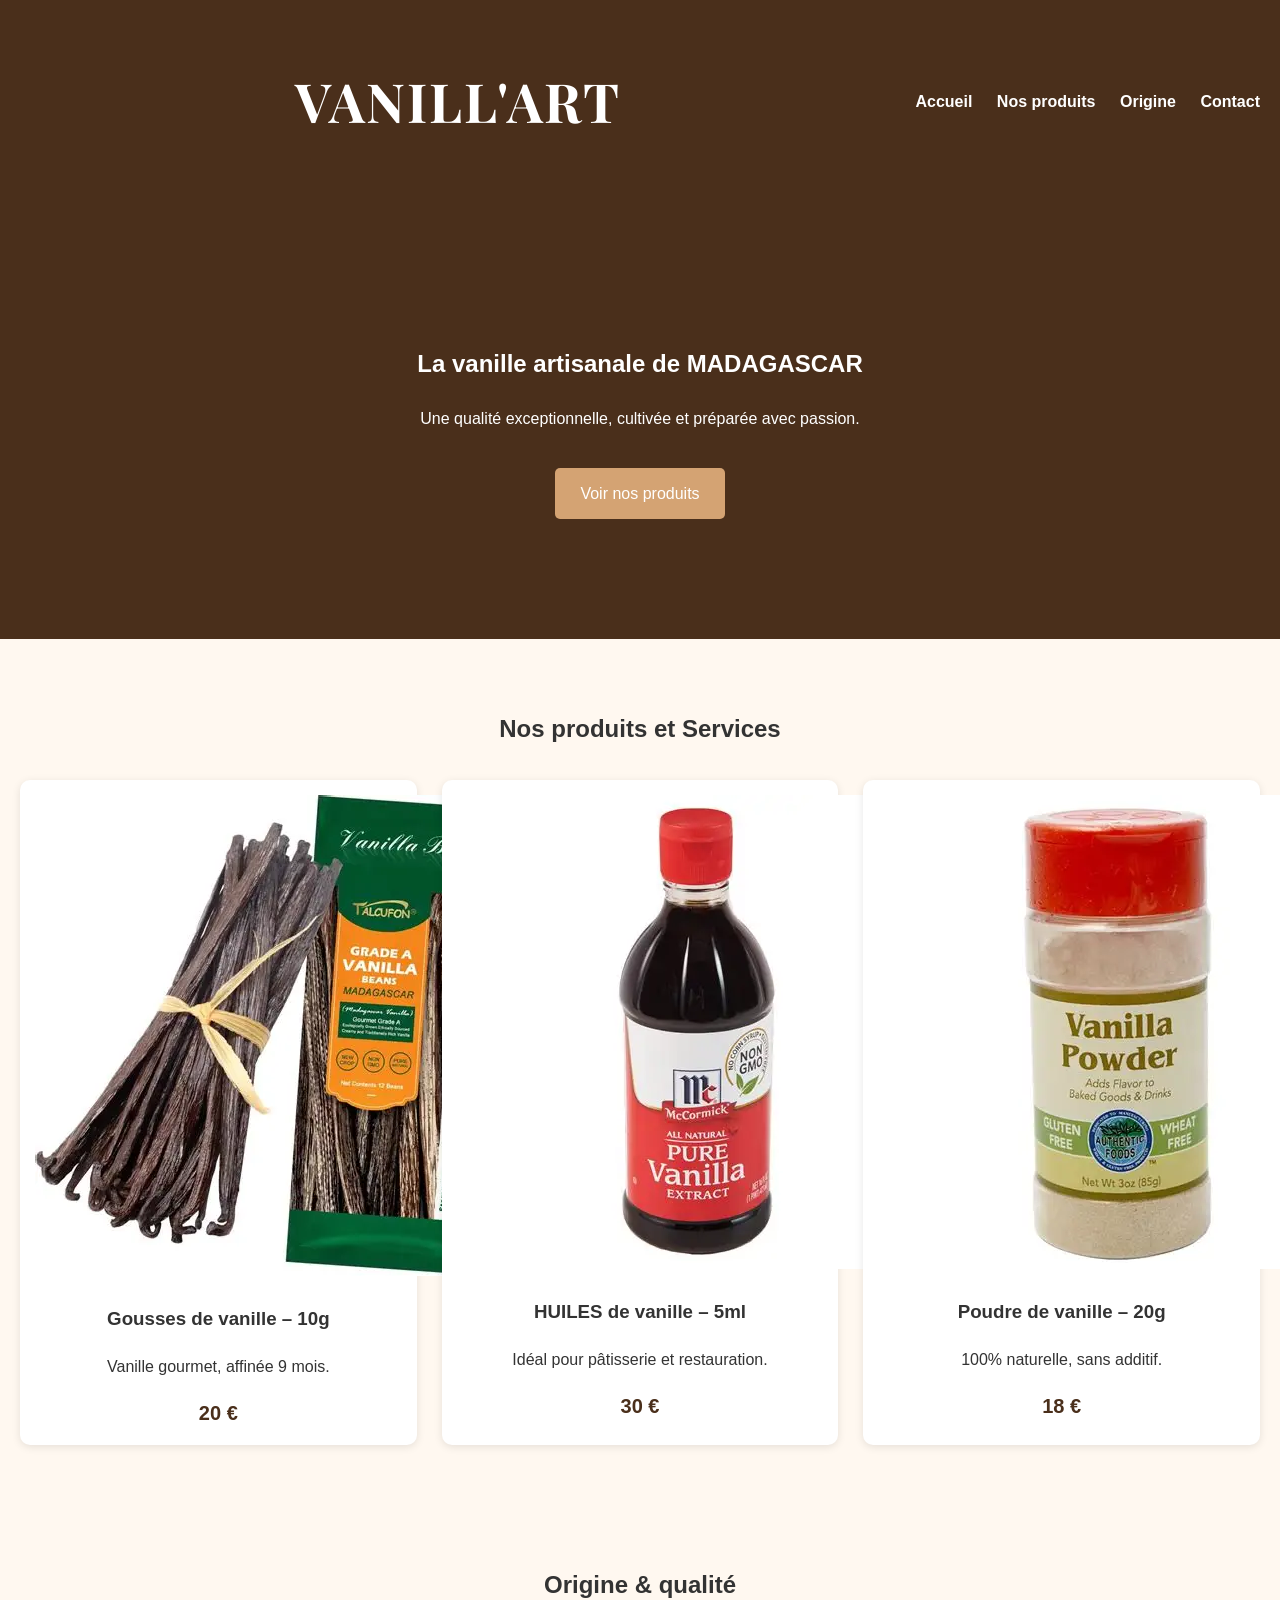
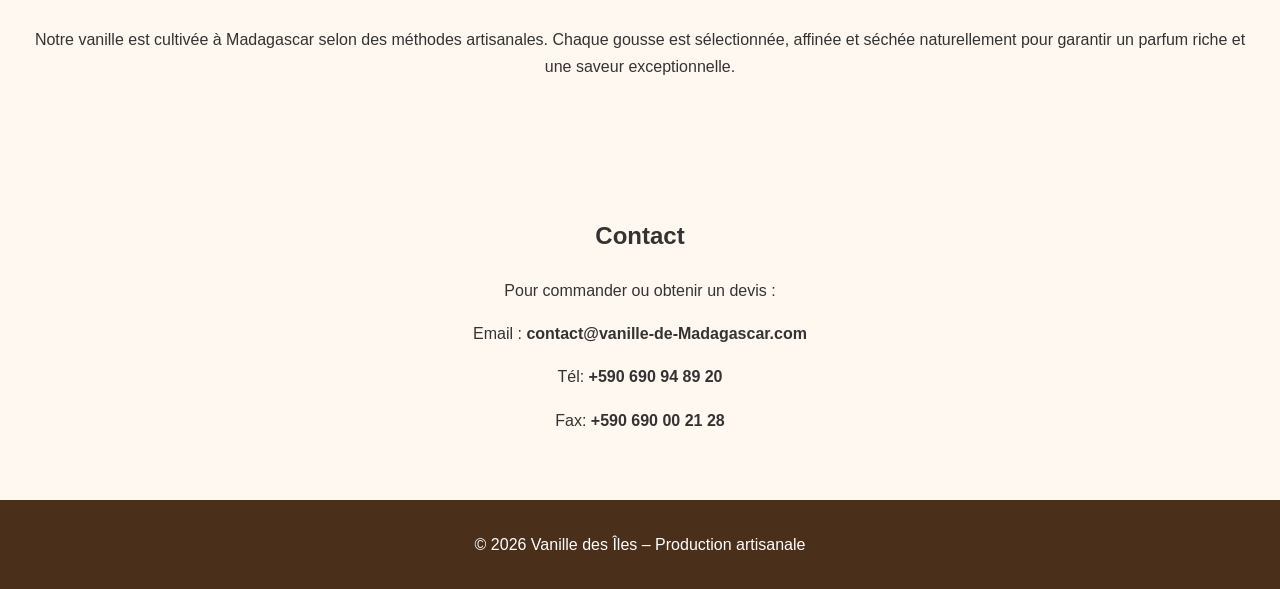
==== index.html @ 736f60e6 "Rename VANILLE SITE3.html to index.html" ====
<!DOCTYPE html>
<html lang="fr">
<head>
    <link rel="preconnect" href="https://fonts.googleapis.com">
<link rel="preconnect" href="https://fonts.gstatic.com" crossorigin>
<link href="https://fonts.googleapis.com/css2?family=Playfair+Display:ital,wght@0,400..900;1,400..900&display=swap" rel="stylesheet">

    <meta charset="UTF-8">
    <meta name="viewport" content="width=device-width, initial-scale=1.0">
    <title>La Vanille de MADAGASCAR – Producteur & Vente Directe</title>
    <link rel="stylesheet" href="style.css">
</head>

<body>

<header>
    <h1>VANILL'ART</h1>
    <nav>
        <a href="#accueil">Accueil</a>
        <a href="#produits">Nos produits</a>
        <a href="#origine">Origine</a>
        <a href="#contact">Contact</a>
    </nav>
</header>

<section id="accueil" class="hero">
    <h2>La vanille artisanale de MADAGASCAR</h2>
    <p>Une qualité exceptionnelle, cultivée et préparée avec passion.</p>
    <a class="cta" href="#produits">Voir nos produits</a>
</section>

<section id="produits" class="section">
    <h2>Nos produits et Services </h2>

    <div class="grid">
        <div class="card">
             <img src="images/GOUSSES.webp" alt="Gousses de vanille">

            <h3>Gousses de vanille – 10g</h3>
            <p>Vanille gourmet, affinée 9 mois.</p>
            <span class="price">20 €</span>
        </div>

        <div class="card">
            <img src="images/HUILES DE VANILLES.webp" alt="Huiles de vanille">
            <h3>HUILES de vanille – 5ml</h3>
            <p>Idéal pour pâtisserie et restauration.</p>
            <span class="price">30 €</span>
        </div>

        <div class="card">
            <img src="images/POUDRES.webp" alt="Poudre de vanille">
            <h3>Poudre de vanille – 20g</h3>
            <p>100% naturelle, sans additif.</p>
            <span class="price">18 €</span>
        </div>
    </div>
</section>

<section id="origine" class="section">
    <h2>Origine & qualité</h2>
    <p>
        Notre vanille est cultivée à Madagascar selon des méthodes artisanales.
        Chaque gousse est sélectionnée, affinée et séchée naturellement pour garantir
        un parfum riche et une saveur exceptionnelle.
    </p>
</section>

<section id="contact" class="section">
    <h2>Contact</h2>
    <p>Pour commander ou obtenir un devis :</p>
    <p>Email : <strong>contact@vanille-de-Madagascar.com</strong></p>
    <p>Tél: <strong>+590 690 94 89 20</strong></p>
    <p>Fax: <strong>+590 690 00 21 28</strong></p>
</section>

<footer>
    <p>© 2026 Vanille des Îles – Production artisanale</p>
</footer>

</body>
</html>
---- style.css ----
/* --- Style global --- */
body {
    margin: 0;
    padding: 0;
    font-family: "Segoe UI", Roboto, Arial, sans-serif;
    background: #fff8f0;
    color: #333;
    line-height: 1.7;
    -webkit-font-smoothing: antialiased;
    -moz-osx-font-smoothing: grayscale;
}

/* --- Header --- */
header {
    background: #4a2f1b;
    color: white;
    padding: 20px;
    display: flex;
    justify-content: space-between;
    align-items: center;
    
}
header h1 {
    flex: 1;
    text-align: center;
    font-size: 54px;
    font-family: 'Playfair Display', serif;
    font-weight: 700;
    letter-spacing: 2px;
}



header nav a {
    color: white;
    margin-left: 20px;
    text-decoration: none;
    font-weight: bold;
}

/* --- Section Hero --- */
.hero {
    background: url('vanille.jpg') center/cover no-repeat;
    padding: 120px 20px;
    text-align: center;
    color: white;
    background-color: #4a2f1b;
}

.cta {
    display: inline-block;
    margin-top: 20px;
    padding: 12px 25px;
    background: #d4a373;
    color: white;
    text-decoration: none;
    border-radius: 5px;
}

/* --- Sections --- */
.section {
    padding: 50px 20px;
    text-align: center;
}

/* --- Grille produits --- */
.grid {
    display: grid;
    grid-template-columns: repeat(auto-fit, minmax(250px, 1fr));
    gap: 25px;
    margin-top: 30px;
}

.card {
    background: white;
    padding: 20px;
    border-radius: 8px;
    box-shadow: 0 2px 8px rgba(0,0,0,0.1);
}
.card {
    background: #fff;
    padding: 15px;
    border-radius: 10px;
    box-shadow: 0 2px 8px rgba(0,0,0,0.1);
    text-align: center;
}

.price {
    display: block;
    margin-top: 10px;
    font-size: 20px;
    font-weight: bold;
    color: #4a2f1b;
}

/* --- Footer --- */
footer {
    background: #4a2f1b;
    color: white;
    text-align: center;
    padding: 15px;
}
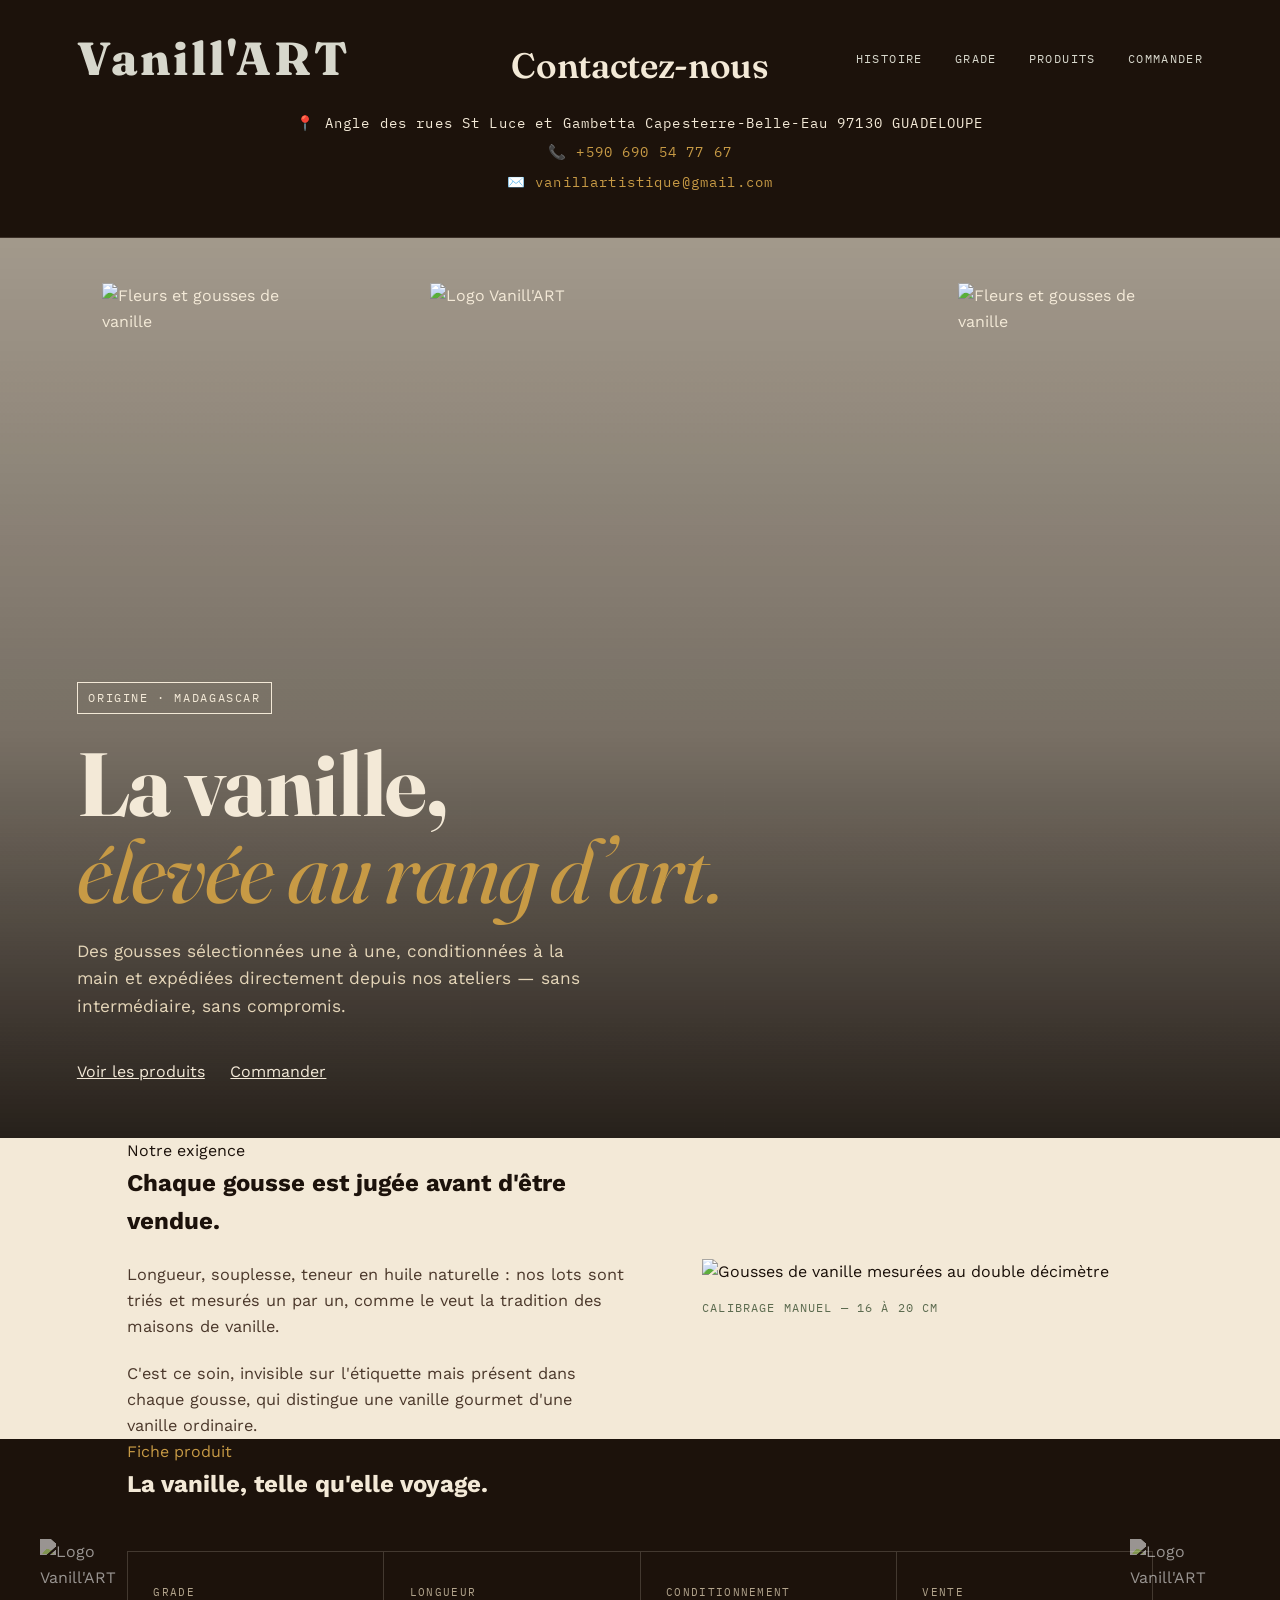
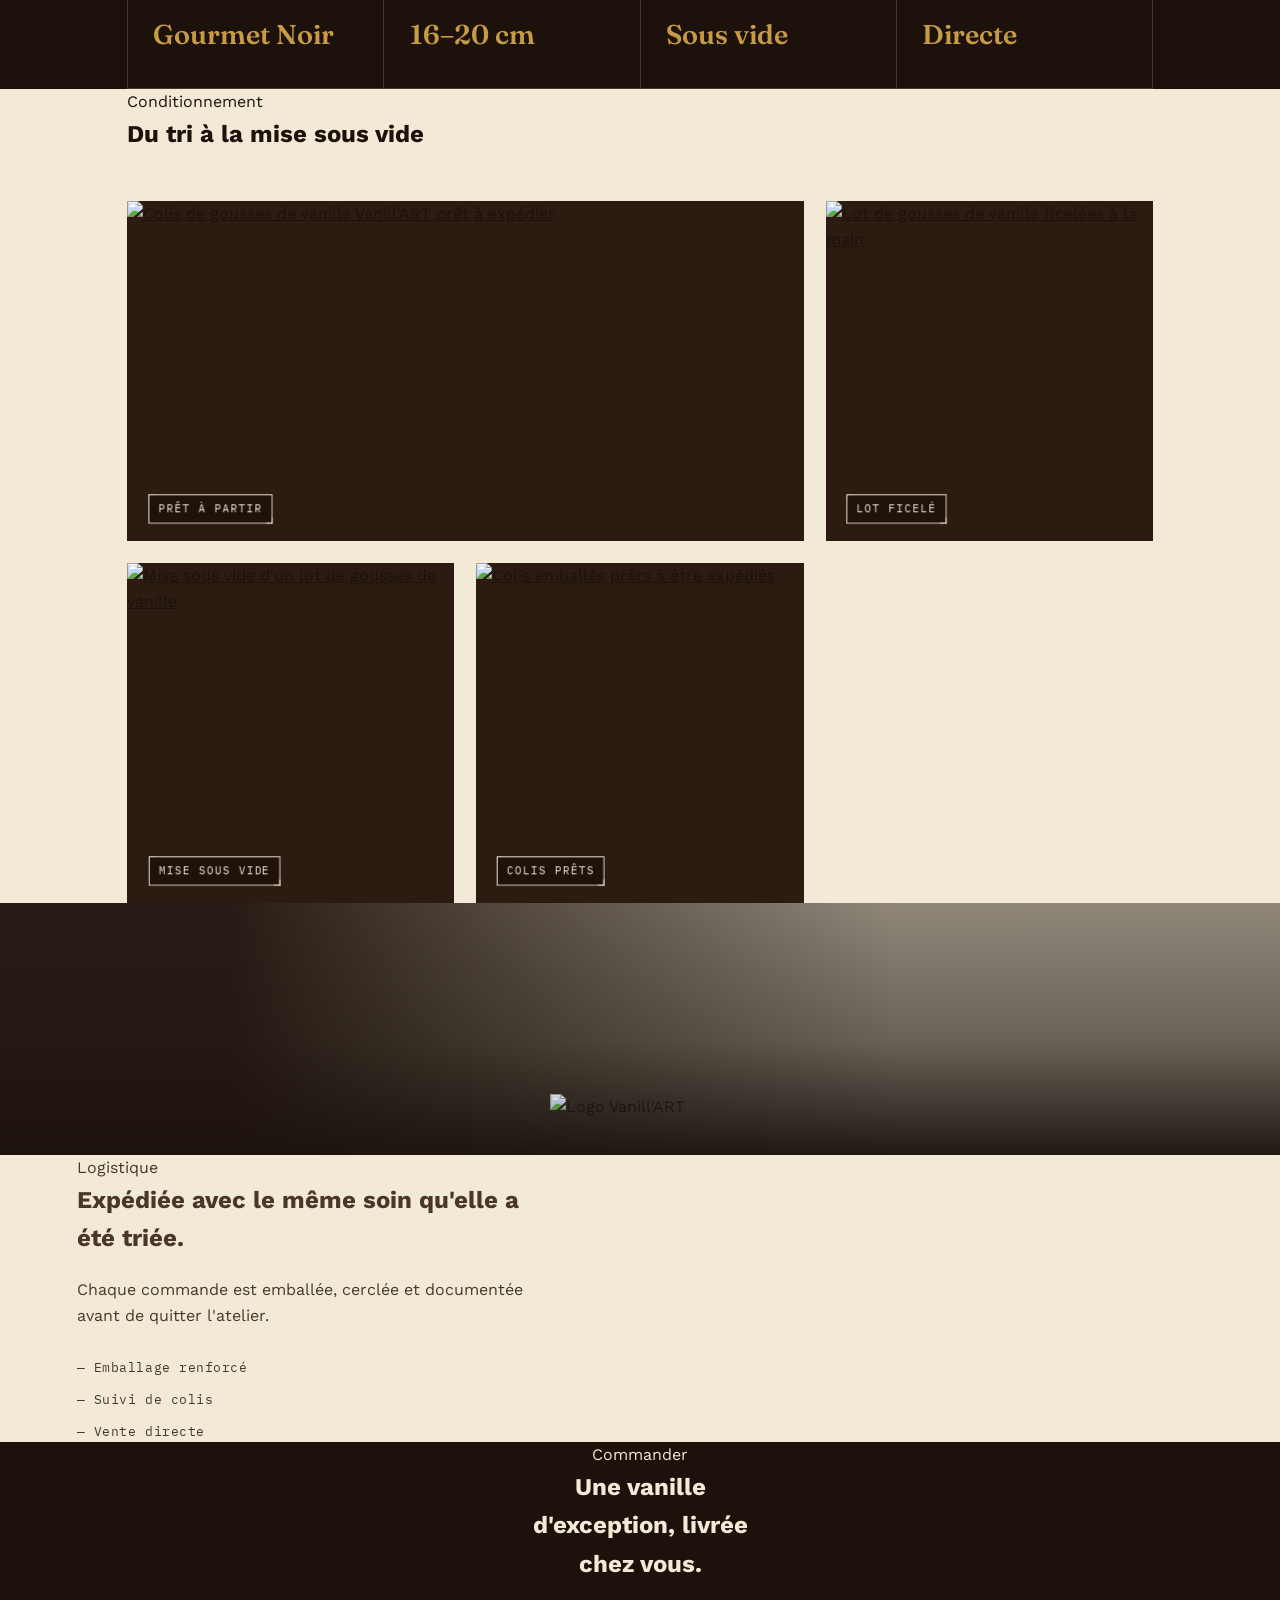
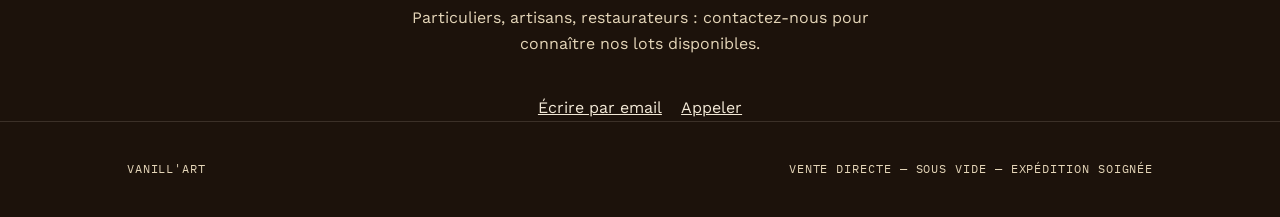
==== commit 1637aad4: "Add files via upload" ====
--- a/index.html
+++ b/index.html
@@ -1,82 +1,265 @@
-<!DOCTYPE html>
-<html lang="fr">
-<head>
-    <link rel="preconnect" href="https://fonts.googleapis.com">
-<link rel="preconnect" href="https://fonts.gstatic.com" crossorigin>
-<link href="https://fonts.googleapis.com/css2?family=Playfair+Display:ital,wght@0,400..900;1,400..900&display=swap" rel="stylesheet">
-
-    <meta charset="UTF-8">
-    <meta name="viewport" content="width=device-width, initial-scale=1.0">
-    <title>La Vanille de MADAGASCAR – Producteur & Vente Directe</title>
-    <link rel="stylesheet" href="style.css">
-</head>
-
-<body>
-
-<header>
-    <h1>VANILL'ART</h1>
-    <nav>
-        <a href="#accueil">Accueil</a>
-        <a href="#produits">Nos produits</a>
-        <a href="#origine">Origine</a>
-        <a href="#contact">Contact</a>
-    </nav>
-</header>
-
-<section id="accueil" class="hero">
-    <h2>La vanille artisanale de MADAGASCAR</h2>
-    <p>Une qualité exceptionnelle, cultivée et préparée avec passion.</p>
-    <a class="cta" href="#produits">Voir nos produits</a>
-</section>
-
-<section id="produits" class="section">
-    <h2>Nos produits et Services </h2>
-
-    <div class="grid">
-        <div class="card">
-             <img src="images/GOUSSES.webp" alt="Gousses de vanille">
-
-            <h3>Gousses de vanille – 10g</h3>
-            <p>Vanille gourmet, affinée 9 mois.</p>
-            <span class="price">20 €</span>
-        </div>
-
-        <div class="card">
-            <img src="images/HUILES DE VANILLES.webp" alt="Huiles de vanille">
-            <h3>HUILES de vanille – 5ml</h3>
-            <p>Idéal pour pâtisserie et restauration.</p>
-            <span class="price">30 €</span>
-        </div>
-
-        <div class="card">
-            <img src="images/POUDRES.webp" alt="Poudre de vanille">
-            <h3>Poudre de vanille – 20g</h3>
-            <p>100% naturelle, sans additif.</p>
-            <span class="price">18 €</span>
-        </div>
-    </div>
-</section>
-
-<section id="origine" class="section">
-    <h2>Origine & qualité</h2>
-    <p>
-        Notre vanille est cultivée à Madagascar selon des méthodes artisanales.
-        Chaque gousse est sélectionnée, affinée et séchée naturellement pour garantir
-        un parfum riche et une saveur exceptionnelle.
-    </p>
-</section>
-
-<section id="contact" class="section">
-    <h2>Contact</h2>
-    <p>Pour commander ou obtenir un devis :</p>
-    <p>Email : <strong>contact@vanille-de-Madagascar.com</strong></p>
-    <p>Tél: <strong>+590 690 94 89 20</strong></p>
-    <p>Fax: <strong>+590 690 00 21 28</strong></p>
-</section>
-
-<footer>
-    <p>© 2026 Vanille des Îles – Production artisanale</p>
-</footer>
-
-</body>
-</html>
+<!DOCTYPE html>
+<html lang="fr">
+<head>
+<meta charset="UTF-8">
+<meta name="viewport" content="width=device-width, initial-scale=1.0">
+<title>Vanill'ART — Vanille gourmet, vente directe</title>
+<meta name="description" content="Vanill'ART : gousses de vanille gourmet sélectionnées avec exigence, conditionnées et expédiées avec soin.">
+<meta property="og:title" content="Vanill'ART — Vanille gourmet, vente directe">
+<meta property="og:description" content="Gousses de vanille gourmet sélectionnées une à une, conditionnées à la main et expédiées directement depuis nos ateliers.">
+<meta property="og:image" content="images/1000057220.jpg">
+<meta property="og:type" content="website">
+<meta property="og:locale" content="fr_FR">
+<link rel="icon" href="data:image/svg+xml,%3Csvg xmlns='http://www.w3.org/2000/svg' viewBox='0 0 100 100'%3E%3Crect width='100' height='100' fill='%231C120B'/%3E%3Ctext x='50' y='68' font-size='60' text-anchor='middle' fill='%23C79A45' font-family='serif'%3EV%3C/text%3E%3C/svg%3E">
+<link rel="stylesheet" href="style.css">
+</head>
+<body>
+ <div id="top"></div>
+  <!-- reste du site -->
+<a class="skip-link" href="#histoire">Aller au contenu</a>
+
+<header class="site-header">
+  <div class="brand">Vanill'ART</div>
+  <nav id="site-nav">
+    <a href="#histoire">Histoire</a>
+    <a href="#grade">Grade</a>
+    <a href="#produits">Produits</a>
+    <a href="#contact">Commander</a>
+  </nav>
+  <button class="nav-toggle" id="nav-toggle" aria-expanded="false" aria-controls="site-nav" aria-label="Ouvrir le menu">
+    <span></span><span></span><span></span>
+  </button>
+</header>
+
+<section class="contact-direct">
+  <div class="wrap">
+    <h2>Contactez-nous</h2>
+     <p class="contact-line">
+      📍 Angle des rues St Luce et Gambetta
+       Capesterre-Belle-Eau
+       97130 GUADELOUPE
+      </p>
+
+    <p class="contact-line">
+      📞 <a href="tel:+590690547767">+590 690 54 77 67</a>
+    </p>
+    <p class="contact-line">
+      ✉️ <a href="mailto:vanillartistique@gmail.com">vanillartistique@gmail.com</a>
+    </p>
+  </div>
+</section>
+
+<!-- HERO -->
+<section class="hero">
+
+  <!-- LOGO SUPERPOSÉ -->
+  <img class="hero-logo" src="images/IMG-20260721-WA0007.jpg" alt="Logo Vanill'ART">
+ <!-- IMAGES LATÉRALES -->
+  <img class="hero-side left" src="images/Vanille.png" alt="Fleurs et gousses de vanille">
+  <img class="hero-side right" src="images/Vanille.png" alt="Fleurs et gousses de vanille">
+
+  <div class="hero-bg" role="img" aria-label="Bouquet de gousses de vanille noire tenu à la main"></div>
+
+  <div class="hero-content">
+    <span class="tag">Origine · MADAGASCAR</span>
+    <h1>La vanille,<br><em>élevée au rang d’art.</em></h1>
+    <p>Des gousses sélectionnées une à une, conditionnées à la main et expédiées directement depuis nos ateliers — sans intermédiaire, sans compromis.</p>
+    <div class="hero-actions">
+      <a href="#produits" class="btn">Voir les produits</a>
+      <a href="#contact" class="btn ghost">Commander</a>
+    </div>
+  </div>
+</section>
+
+<!-- HISTOIRE -->
+<section id="histoire">
+  <div class="wrap story">
+    <div class="story-text">
+      <span class="eyebrow">Notre exigence</span>
+      <h2>Chaque gousse est jugée avant d'être vendue.</h2>
+      <p>Longueur, souplesse, teneur en huile naturelle : nos lots sont triés et mesurés un par un, comme le veut la tradition des maisons de vanille.</p>
+      <p>C'est ce soin, invisible sur l'étiquette mais présent dans chaque gousse, qui distingue une vanille gourmet d'une vanille ordinaire.</p>
+    </div>
+    <figure class="story-figure">
+      <img src="images/IMG-20260720-WA0000.jpg" alt="Gousses de vanille mesurées au double décimètre" loading="lazy">
+      <figcaption>Calibrage manuel — 16 à 20 cm</figcaption>
+    </figure>
+  </div>
+</section>
+
+<!-- GRADE -->
+<section id="grade" class="manifest">
+  <div class="wrap">
+    <!-- Logos latéraux -->
+    <img class="grade-side left" src="images/IMG-20260721-WA0007.jpg" alt="Logo Vanill'ART">
+    <img class="grade-side right" src="images/IMG-20260721-WA0007.jpg" alt="Logo Vanill'ART">
+
+    
+    <span class="eyebrow">Fiche produit</span>
+    <h2>La vanille, telle qu'elle voyage.</h2>
+    <div class="manifest-grid">
+      <div class="manifest-cell">
+        <div class="label">Grade</div>
+        <div class="value">Gourmet Noir</div>
+      </div>
+      <div class="manifest-cell">
+        <div class="label">Longueur</div>
+        <div class="value">16–20 cm</div>
+      </div>
+      <div class="manifest-cell">
+        <div class="label">Conditionnement</div>
+        <div class="value">Sous vide</div>
+      </div>
+      <div class="manifest-cell">
+        <div class="label">Vente</div>
+        <div class="value">Directe</div>
+      </div>
+    </div>
+  </div>
+</section>
+
+<!-- PRODUITS -->
+<section id="produits">
+  <div class="wrap">
+    <div class="gallery-head">
+      <div>
+        <span class="eyebrow">Conditionnement</span>
+        <h2>Du tri à la mise sous vide</h2>
+      </div>
+      
+    </div>
+
+    <div class="gallery-grid">
+
+      <div class="gallery-card wide">
+        <a href="#img1" class="lightbox">
+          <img src="images/IMG-20260720-WA0001.jpg" alt="Colis de gousses de vanille Vanill'ART prêt à expédier" loading="lazy">
+        </a>
+        <span class="tag">Prêt à partir</span>
+      </div>
+
+      <div class="gallery-card">
+        <a href="#img2" class="lightbox">
+          <img src="images/IMG-20260720-WA0002.jpg" alt="Lot de gousses de vanille ficelées à la main" loading="lazy">
+        </a>
+        <span class="tag">Lot ficelé</span>
+      </div>
+
+      <div class="gallery-card">
+        <a href="#img3" class="lightbox">
+          <img src="images/IMG-20260720-WA0003.jpg" alt="Mise sous vide d'un lot de gousses de vanille" loading="lazy">
+        </a>
+        <span class="tag">Mise sous vide</span>
+      </div>
+
+      <div class="gallery-card">
+        <a href="#img4" class="lightbox">
+          <img src="images/IMG-20260720-WA0004.jpg" alt="Colis emballés prêts à être expédiés" loading="lazy">
+        </a>
+        <span class="tag">Colis prêts</span>
+      </div>
+
+    </div>
+  </div>
+</section>
+
+<!-- MODALS (plein écran) -->
+<div id="img1" class="lightbox-modal">
+  <a href="#" class="lightbox-close" aria-label="Fermer l'image">&times;</a>
+  <img src="images/IMG-20260720-WA0001.jpg" alt="Colis de gousses de vanille Vanill'ART prêt à expédier">
+</div>
+
+<div id="img2" class="lightbox-modal">
+  <a href="#" class="lightbox-close" aria-label="Fermer l'image">&times;</a>
+  <img src="images/IMG-20260720-WA0002.jpg" alt="Lot de gousses de vanille ficelées à la main">
+</div>
+
+<div id="img3" class="lightbox-modal">
+  <a href="#" class="lightbox-close" aria-label="Fermer l'image">&times;</a>
+  <img src="images/IMG-20260720-WA0003.jpg" alt="Mise sous vide d'un lot de gousses de vanille">
+</div>
+
+<div id="img4" class="lightbox-modal">
+  <a href="#" class="lightbox-close" aria-label="Fermer l'image">&times;</a>
+  <img src="images/IMG-20260720-WA0004.jpg" alt="Colis emballés prêts à être expédiés">
+</div>
+
+
+
+<!-- EXPÉDITION -->
+<section class="expedition">
+
+  <!-- Bloc visuel avec dégradé + logo -->
+  <div class="expedition-media">
+    <img class="expedition-logo" src="images/IMG-20260721-WA0007.jpg" alt="Logo Vanill'ART">
+  </div>
+
+  <!-- Bloc texte -->
+  <div class="expedition-text">
+    <div class="inner">
+      <span class="eyebrow">Logistique</span>
+      <h2>Expédiée avec le même soin qu'elle a été triée.</h2>
+
+      <p>
+        Chaque commande est emballée, cerclée et documentée avant de quitter l'atelier.
+      </p>
+
+      <ul>
+        <li>Emballage renforcé</li>
+        <li>Suivi de colis</li>
+        <li>Vente directe</li>
+      </ul>
+    </div>
+  </div>
+
+</section>
+
+
+
+
+
+<!-- CONTACT -->
+<section id="contact" class="cta">
+  <div class="wrap">
+    <span class="eyebrow">Commander</span>
+    <h2>Une vanille d'exception, livrée chez vous.</h2>
+    <p>Particuliers, artisans, restaurateurs : contactez-nous pour connaître nos lots disponibles.</p>
+    <div class="btn-row">
+      <a href="#top" class="btn">Écrire par email</a>
+      <a href="#top" class="btn ghost">Appeler</a>
+    </div>
+  </div>
+</section>
+
+
+<footer>
+  <div class="wrap footer-row">
+    <span>Vanill'ART</span>
+    <span>Vente directe — Sous vide — Expédition soignée</span>
+  </div>
+</footer>
+
+<script>
+  // Menu mobile
+  const navToggle = document.getElementById('nav-toggle');
+  const siteNav = document.getElementById('site-nav');
+  navToggle.addEventListener('click', () => {
+    const open = siteNav.classList.toggle('open');
+    navToggle.setAttribute('aria-expanded', open);
+    navToggle.setAttribute('aria-label', open ? 'Fermer le menu' : 'Ouvrir le menu');
+  });
+  siteNav.querySelectorAll('a').forEach(a => a.addEventListener('click', () => {
+    siteNav.classList.remove('open');
+    navToggle.setAttribute('aria-expanded', 'false');
+  }));
+
+  // Fermer une lightbox ouverte avec la touche Échap
+  window.addEventListener('keydown', (e) => {
+    if (e.key === 'Escape' && location.hash.startsWith('#img')) {
+      history.replaceState(null, '', location.pathname + location.search);
+    }
+  });
+</script>
+
+</body>
+</html>
--- a/style.css
+++ b/style.css
@@ -1,102 +1,583 @@
-/* --- Style global --- */
-body {
-    margin: 0;
-    padding: 0;
-    font-family: "Segoe UI", Roboto, Arial, sans-serif;
-    background: #fff8f0;
-    color: #333;
-    line-height: 1.7;
-    -webkit-font-smoothing: antialiased;
-    -moz-osx-font-smoothing: grayscale;
-}
-
-/* --- Header --- */
-header {
-    background: #4a2f1b;
-    color: white;
-    padding: 20px;
-    display: flex;
-    justify-content: space-between;
-    align-items: center;
-    
-}
-header h1 {
-    flex: 1;
-    text-align: center;
-    font-size: 54px;
-    font-family: 'Playfair Display', serif;
-    font-weight: 700;
-    letter-spacing: 2px;
-}
-
-
-
-header nav a {
-    color: white;
-    margin-left: 20px;
-    text-decoration: none;
-    font-weight: bold;
-}
-
-/* --- Section Hero --- */
-.hero {
-    background: url('vanille.jpg') center/cover no-repeat;
-    padding: 120px 20px;
-    text-align: center;
-    color: white;
-    background-color: #4a2f1b;
-}
-
-.cta {
-    display: inline-block;
-    margin-top: 20px;
-    padding: 12px 25px;
-    background: #d4a373;
-    color: white;
-    text-decoration: none;
-    border-radius: 5px;
-}
-
-/* --- Sections --- */
-.section {
-    padding: 50px 20px;
-    text-align: center;
-}
-
-/* --- Grille produits --- */
-.grid {
-    display: grid;
-    grid-template-columns: repeat(auto-fit, minmax(250px, 1fr));
-    gap: 25px;
-    margin-top: 30px;
-}
-
-.card {
-    background: white;
-    padding: 20px;
-    border-radius: 8px;
-    box-shadow: 0 2px 8px rgba(0,0,0,0.1);
-}
-.card {
-    background: #fff;
-    padding: 15px;
-    border-radius: 10px;
-    box-shadow: 0 2px 8px rgba(0,0,0,0.1);
-    text-align: center;
-}
-
-.price {
-    display: block;
-    margin-top: 10px;
-    font-size: 20px;
-    font-weight: bold;
-    color: #4a2f1b;
-}
-
-/* --- Footer --- */
-footer {
-    background: #4a2f1b;
-    color: white;
-    text-align: center;
-    padding: 15px;
-}
+/* ============================================================
+   VANILLE DES ÎLES — feuille de style
+   Palette : Noir Vanille #1C120B · Ombre #2B1B10 · Crème Copra #F3E9D7
+             Or Gousse #C79A45 · Rouge Manifeste #A63328 · Vert Latanier #5C6B4F
+   ============================================================ */
+
+@import url('https://fonts.googleapis.com/css2?family=Fraunces:opsz,wght@9..144,400..900&family=Work+Sans:wght@300;400;500;600&family=IBM+Plex+Mono:wght@400;500&display=swap');
+
+:root{
+  --noir: #1C120B;
+  --ombre: #2B1B10;
+  --creme: #F3E9D7;
+  --or: #C79A45;
+  --rouge: #A63328;
+  --vert: #5C6B4F;
+  --creme-dim: #E4D5B8;
+
+  --display: 'Fraunces', serif;
+  --body: 'Work Sans', sans-serif;
+  --mono: 'IBM Plex Mono', monospace;
+}
+
+*{ box-sizing: border-box; margin: 0; padding: 0; }
+
+html{ scroll-behavior: smooth; }
+
+body{
+  font-family: var(--body);
+  background: var(--creme);
+  color: var(--noir);
+  line-height: 1.6;
+  -webkit-font-smoothing: antialiased;
+}
+
+img{ max-width: 100%; display: block; }
+
+a{ color: inherit; }
+
+.wrap{
+  max-width: 1180px;
+  margin: 0 auto;
+  padding: 0 6vw;
+}
+
+/* ---------- Manifest tag ---------- */
+.tag{
+  display: inline-flex;
+  align-items: center;
+  gap: .5em;
+  font-family: var(--mono);
+  font-size: .72rem;
+  letter-spacing: .14em;
+  text-transform: uppercase;
+  padding: .5em .9em;
+  border: 1px solid currentColor;
+  position: relative;
+  opacity: 0;
+  transform: scale(.92);
+  animation: stamp-in .5s ease forwards;
+}
+.tag::before, .tag::after{
+  content: '';
+  position: absolute;
+  width: 6px; height: 6px;
+  border-color: currentColor;
+}
+.tag::before{ top: -1px; left: -1px; border-top: 1px solid; border-left: 1px solid; }
+.tag::after{ bottom: -1px; right: -1px; border-bottom: 1px solid; border-right: 1px solid; }
+
+@keyframes stamp-in{
+  to{ opacity: 1; transform: scale(1); }
+}
+
+/* ---------- Skip link ---------- */
+.skip-link{
+  position: absolute;
+  top: -3rem;
+  left: 1rem;
+  z-index: 100;
+  background: var(--or);
+  color: var(--noir);
+  padding: .7rem 1.2rem;
+  font-family: var(--mono);
+  font-size: .8rem;
+  text-decoration: none;
+  transition: top .2s ease;
+}
+.skip-link:focus{ top: 1rem; }
+
+/* ---------- Header ---------- */
+.site-header{
+  position: fixed;
+  top: 0; left: 0; right: 0;
+  z-index: 50;
+  display: flex;
+  align-items: center;
+  justify-content: space-between;
+  padding: 1.4rem 6vw;
+  color: var(--creme);
+  mix-blend-mode: difference;
+}
+.site-header .brand{
+  font-family: var(--display);
+  font-weight: 800;
+  font-size: 2.9rem;
+  letter-spacing: .06em;
+}
+.site-header nav{ display: flex; gap: 2rem; }
+.site-header nav a{
+  font-family: var(--mono);
+  font-size: .72rem;
+  letter-spacing: .12em;
+  text-transform: uppercase;
+  text-decoration: none;
+}
+.nav-toggle{
+  display: none;
+  flex-direction: column;
+  justify-content: center;
+  gap: 5px;
+  width: 32px;
+  height: 32px;
+  background: none;
+  border: none;
+  cursor: pointer;
+  padding: 0;
+}
+.nav-toggle span{
+  display: block;
+  width: 100%;
+  height: 2px;
+  background: currentColor;
+  transition: transform .25s ease, opacity .25s ease;
+}
+.nav-toggle[aria-expanded="true"] span:nth-child(1){ transform: translateY(7px) rotate(45deg); }
+.nav-toggle[aria-expanded="true"] span:nth-child(2){ opacity: 0; }
+.nav-toggle[aria-expanded="true"] span:nth-child(3){ transform: translateY(-7px) rotate(-45deg); }
+
+/* ---------- Contact Direct ---------- */
+.contact-direct{
+  background: var(--noir);
+  color: var(--creme);
+  padding: 2.4rem 0;
+  text-align: center;
+  border-bottom: 1px solid rgba(243,233,215,.14);
+}
+.contact-direct h2{
+  font-family: var(--display);
+  font-size: 2.2rem;
+  font-weight: 600;
+  letter-spacing: -.01em;
+  margin-bottom: 1rem;
+}
+.contact-line{
+  font-family: var(--mono);
+  font-size: .9rem;
+  letter-spacing: .08em;
+  margin: .4rem 0;
+}
+.contact-line a{
+  color: var(--or);
+  text-decoration: none;
+}
+.contact-line a:hover{
+  text-decoration: underline;
+}
+
+/* ---------- Hero ---------- */
+.hero{
+  position: relative;
+  min-height: 100svh;
+  display: flex;
+  flex-direction: column;
+  justify-content: flex-end;
+  padding: 8vh 6vw 6vh;
+  color: var(--creme);
+  overflow: hidden;
+}
+.hero-bg{
+  position: absolute;
+  inset: 0;
+  background-image: linear-gradient(180deg, rgba(20,12,7,.35) 0%, rgba(18,11,6,.55) 55%, rgba(15,9,5,.92) 100%), url('images/1000057220.jpg');
+  background-size: cover;
+  background-position: center 30%;
+  transform: scale(1.06);
+  animation: hero-settle 1.6s ease-out forwards;
+}
+@keyframes hero-settle{
+  from{ transform: scale(1.14); }
+  to{ transform: scale(1.06); }
+}
+.hero-content{ position: relative; z-index: 2; max-width: 780px; }
+.hero .tag{ margin-bottom: 1.6rem; animation-delay: .4s; }
+.hero h1{
+  font-family: var(--display);
+  font-weight: 700;
+  font-size: clamp(2.8rem, 8vw, 5.6rem);
+  line-height: .98;
+  letter-spacing: -.01em;
+  opacity: 0;
+  transform: translateY(18px);
+  animation: rise .8s ease-out .55s forwards;
+}
+.hero h1 em{
+  font-style: italic;
+  font-weight: 400;
+  color: var(--or);
+}
+.hero p{
+  margin-top: 1.4rem;
+  max-width: 46ch;
+  font-size: 1.08rem;
+  color: var(--creme-dim);
+  opacity: 0;
+  transform: translateY(18px);
+  animation: rise .8s ease-out .75s forwards;
+}
+.hero-actions{
+  margin-top: 2.4rem;
+  display: flex;
+  align-items: center;
+  gap: 1.6rem;
+  opacity: 0;
+  transform: translateY(18px);
+  animation: rise .8s ease-out .95s forwards;
+}
+@keyframes rise{ to{ opacity: 1; transform: translateY(0); } }
+
+/* ---------- Images latérales ---------- */
+.hero-side{
+  position: absolute;
+  top: 5vh;
+  width: 220px;
+  z-index: 3;
+  opacity: 0;
+  animation: fade-in 1s ease-out .6s forwards;
+}
+.hero-side.left{ left: 8vw; }
+.hero-side.right{ right: 8vw; }
+
+/* ---------- Logo HERO ---------- */
+.hero-logo{
+  position: absolute;
+  top: 5vh;
+  left: 50%;
+  transform: translateX(-50%);
+  width: 420px;
+  z-index: 3;
+  opacity: 0;
+  animation: fade-in 1s ease-out .4s forwards;
+}
+
+@keyframes fade-in{
+  to{ opacity: 1; }
+}
+
+/* ---------- Story ---------- */
+.story{
+  display: grid;
+  grid-template-columns: 1.05fr .95fr;
+  gap: clamp(2.5rem, 6vw, 5rem);
+  align-items: center;
+}
+.story-text p{
+  margin-top: 1.3rem;
+  max-width: 52ch;
+  color: #4a372a;
+  font-size: 1.02rem;
+}
+.story-figure img{
+  width: 100%;
+  filter: sepia(.08) contrast(1.03);
+}
+.story-figure figcaption{
+  margin-top: .9rem;
+  font-family: var(--mono);
+  font-size: .72rem;
+  letter-spacing: .1em;
+  text-transform: uppercase;
+  color: var(--vert);
+}
+
+/* ---------- Manifest ---------- */
+.manifest{
+  background: var(--noir);
+  color: var(--creme);
+  position: relative;
+}
+
+.manifest .eyebrow{ color: var(--or); }
+.manifest-grid{
+  margin-top: 3rem;
+  display: grid;
+  grid-template-columns: repeat(4, 1fr);
+  border-top: 1px solid rgba(243,233,215,.18);
+  border-left: 1px solid rgba(243,233,215,.18);
+}
+.manifest-cell{
+  padding: 2rem 1.6rem;
+  border-right: 1px solid rgba(243,233,215,.18);
+  border-bottom: 1px solid rgba(243,233,215,.18);
+}
+.manifest-cell .label{
+  font-family: var(--mono);
+  font-size: .68rem;
+  letter-spacing: .12em;
+  text-transform: uppercase;
+  color: var(--creme-dim);
+  opacity: .75;
+}
+.manifest-cell .value{
+  margin-top: .7rem;
+  font-family: var(--display);
+  font-size: 1.7rem;
+  font-weight: 600;
+  color: var(--or);
+}
+
+/* ---------- Logos latéraux parfaitement alignés ---------- */
+.manifest h2{
+  position: relative;
+  z-index: 3;
+}
+
+.grade-side{
+  position: absolute;
+  width: 110px;
+  opacity: 0.55;
+  filter: brightness(2.4);
+  top: calc(100px);
+  pointer-events: none;
+}
+
+.grade-side.left{
+  left: 40px;
+}
+
+.grade-side.right{
+  right: 40px;
+}
+
+/* ---------- Gallery ---------- */
+.gallery-head{
+  display: flex;
+  justify-content: space-between;
+  align-items: flex-end;
+  gap: 2rem;
+  flex-wrap: wrap;
+}
+.gallery-head p{ max-width: 40ch; color: #4a372a; }
+.gallery-grid{
+  margin-top: 3rem;
+  display: grid;
+  grid-template-columns: repeat(3, 1fr);
+  gap: 1.4rem;
+}
+.gallery-card{
+  position: relative;
+  overflow: hidden;
+  background: var(--ombre);
+}
+.gallery-card img{
+  width: 100%;
+  height: 340px;
+  object-fit: cover;
+  transition: transform .6s cubic-bezier(.2,.7,.2,1);
+}
+.gallery-card:hover img{ transform: scale(1.06); }
+.gallery-card .tag{
+  position: absolute;
+  bottom: 1rem; left: 1rem;
+  color: var(--creme);
+  background: rgba(20,12,7,.55);
+  backdrop-filter: blur(2px);
+  animation: none;
+  opacity: 1;
+}
+.gallery-card.wide{ grid-column: span 2; }
+
+/* ---------- Lightbox ---------- */
+.lightbox-modal{
+  position: fixed;
+  inset: 0;
+  z-index: 200;
+  display: flex;
+  align-items: center;
+  justify-content: center;
+  padding: 4vh 4vw;
+  background: rgba(15,9,5,.96);
+  opacity: 0;
+  visibility: hidden;
+  transition: opacity .3s ease;
+}
+.lightbox-modal:target{
+  opacity: 1;
+  visibility: visible;
+}
+.lightbox-modal img{
+  max-width: 100%;
+  max-height: 92vh;
+  width: auto;
+  object-fit: contain;
+  box-shadow: 0 20px 60px rgba(0,0,0,.5);
+}
+.lightbox-close{
+  position: absolute;
+  top: 2rem;
+  right: 3rem;
+  width: 44px;
+  height: 44px;
+  display: flex;
+  align-items: center;
+  justify-content: center;
+  color: var(--creme);
+  font-size: 2.4rem;
+  line-height: 1;
+  text-decoration: none;
+  border: 1px solid rgba(243,233,215,.3);
+  border-radius: 50%;
+}
+.lightbox-close:hover{ border-color: var(--or); color: var(--or); }
+
+/* ---------- Expédition ---------- */
+.expedition{
+  position: relative;
+  padding: 0;
+}
+
+/* Eyebrow "Logistique" */
+.expedition-text .eyebrow{
+  color: #4a372a !important;
+}
+
+/* Titre */
+.expedition-text h2{
+  color: #4a372a !important;
+}
+
+/* Paragraphe */
+.expedition-text p{
+  margin-top: 1.2rem;
+  color: #4a372a !important;
+}
+
+/* Liste */
+.expedition-text ul{
+  margin-top: 1.8rem;
+  list-style: none;
+  display: flex;
+  flex-direction: column;
+  gap: .7rem;
+  font-family: var(--mono);
+  font-size: .82rem;
+  letter-spacing: .04em;
+  color: #4a372a !important;
+}
+
+/* Tirets */
+.expedition-text li::before{
+  content: '— ';
+  color: #4a372a !important;
+}
+
+/* Bloc visuel */
+.expedition-media{
+  position: relative;
+  min-height: 28vh;
+  background: linear-gradient(
+      180deg,
+      rgba(20,12,7,.35) 0%,
+      rgba(18,11,6,.55) 55%,
+      rgba(15,9,5,.92) 100%
+  );
+  background-size: cover;
+  background-position: center;
+}
+
+.expedition-media::after{
+  content: '';
+  position: absolute;
+  inset: 0;
+  background: linear-gradient(90deg,
+      rgba(28,18,11,.92) 18%,
+      rgba(28,18,11,.15) 70%);
+}
+
+.expedition-logo{
+  position: absolute;
+  bottom: 4vh;
+  left: 50%;
+  transform: translateX(-50%);
+  width: 180px;
+  opacity: 0.85;
+  z-index: 3;
+}
+
+/* Bloc texte */
+.expedition-text{
+  position: relative;
+  z-index: 2;
+  min-height: 28vh;
+  display: flex;
+  align-items: center;
+  padding: 0 6vw;
+  color: var(--creme);
+}
+
+.expedition-text .inner{
+  max-width: 480px;
+}
+
+/* ---------- CTA ---------- */
+.cta{
+  background: var(--noir);
+  color: var(--creme);
+  text-align: center;
+}
+.cta h2{ max-width: 16ch; margin: 0 auto; }
+.cta p{
+  margin: 1.4rem auto 0;
+  max-width: 46ch;
+  color: var(--creme-dim);
+}
+.cta .btn-row{
+  margin-top: 2.4rem;
+  display: flex;
+  justify-content: center;
+  gap: 1.2rem;
+  flex-wrap: wrap;
+}
+
+/* ---------- Footer ---------- */
+footer{
+  background: var(--noir);
+  color: var(--creme-dim);
+  border-top: 1px solid rgba(243,233,215,.14);
+  padding: 2.4rem 0;
+}
+.footer-row{
+  display: flex;
+  justify-content: space-between;
+  align-items: center;
+  flex-wrap: wrap;
+  gap: 1rem;
+  font-family: var(--mono);
+  font-size: .72rem;
+  letter-spacing: .08em;
+  text-transform: uppercase;
+}
+
+/* ---------- Responsive ---------- */
+@media (max-width: 880px){
+  .story{ grid-template-columns: 1fr; }
+  .manifest-grid{ grid-template-columns: repeat(2, 1fr); }
+  .gallery-grid{ grid-template-columns: repeat(2, 1fr); }
+  .gallery-card.wide{ grid-column: span 2; }
+
+  .expedition-media{ min-height: 40vh; }
+  .expedition-text{ min-height: auto; padding: 4rem 6vw; background: var(--noir); }
+  .expedition-media::after{ display: none; }
+  .expedition-media img{ min-height: 40vh; }
+
+  .expedition-text p{
+
+    @media (max-width: 880px){
+  .story{ grid-template-columns: 1fr; }
+  .manifest-grid{ grid-template-columns: repeat(2, 1fr); }
+  .gallery-grid{ grid-template-columns: repeat(2, 1fr); }
+  .gallery-card.wide{ grid-column: span 2; }
+
+  .expedition-media{ min-height: 40vh; }
+  .expedition-text{
+    min-height: auto;
+    padding: 4rem 6vw;
+    background: var(--noir);
+  }
+  .expedition-media::after{ display: none; }
+  .expedition-media img{ min-height: 40vh; }
+
+  .expedition-text p{
+    color: var(--creme-dim) !important;
+  }
+}
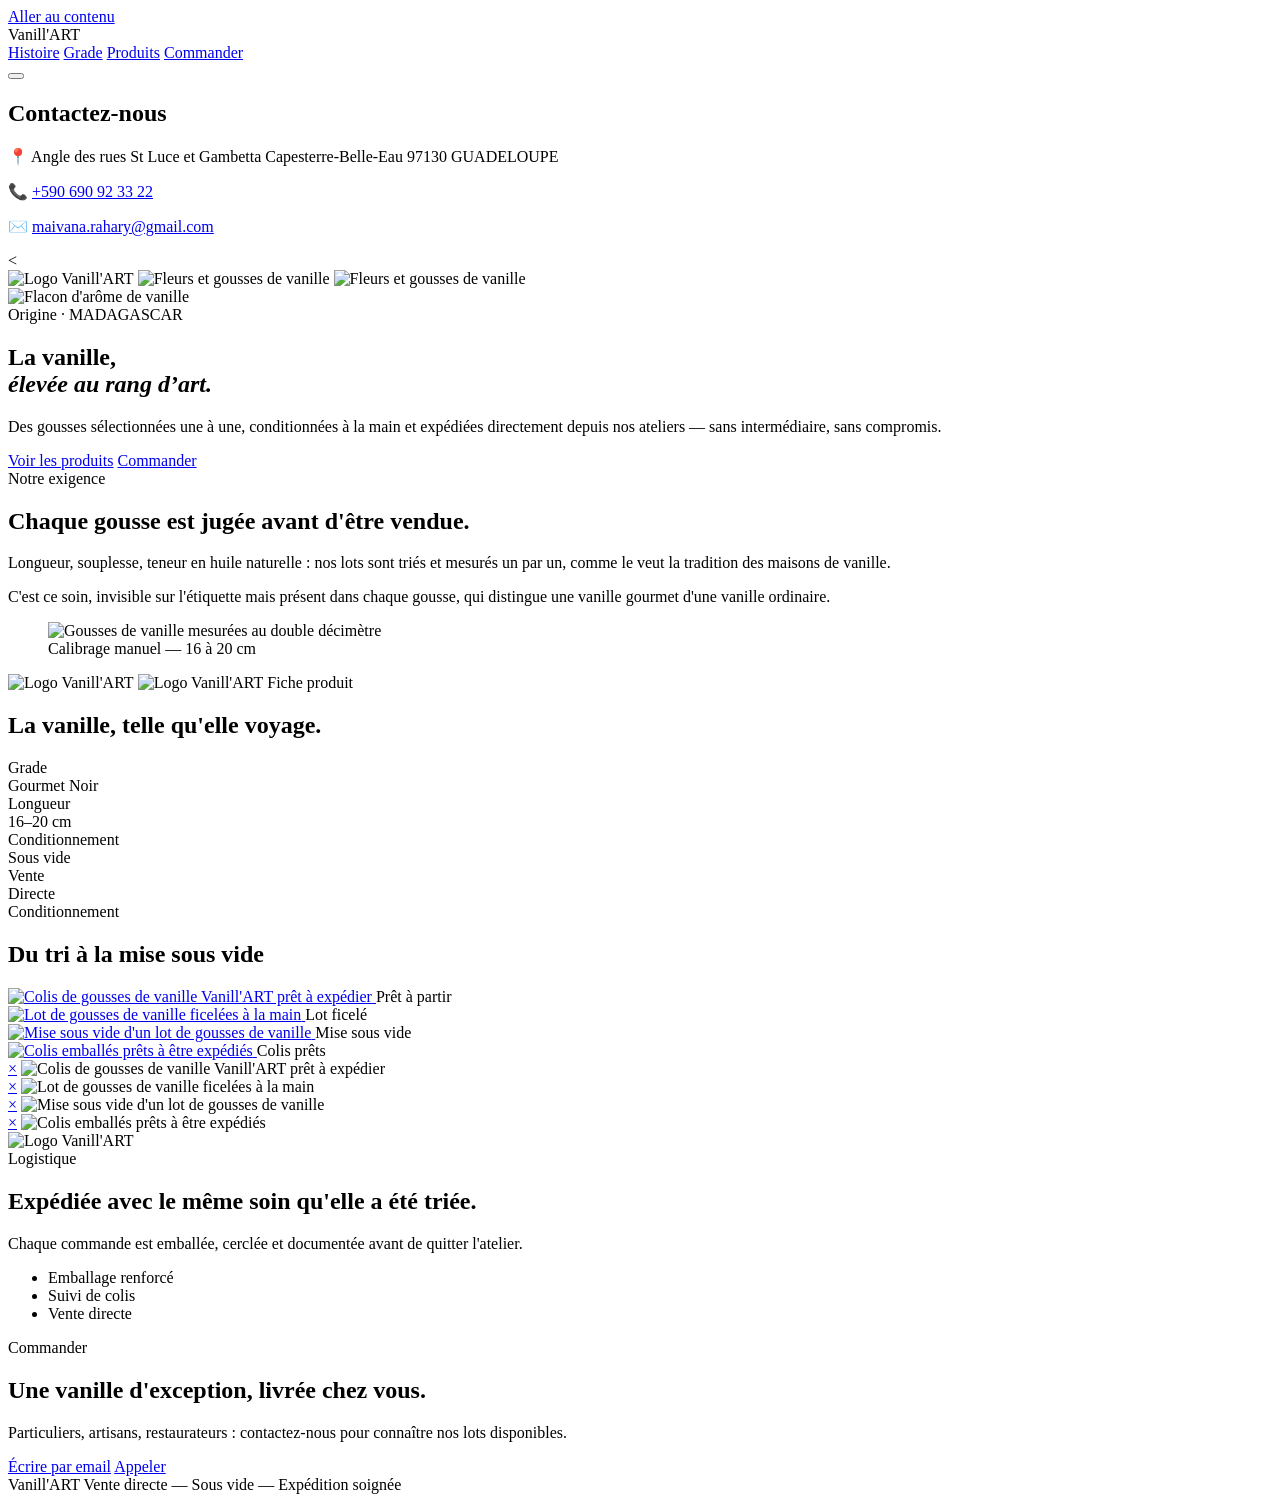
==== commit 543786b3: "Add files via upload" ====
--- a/index.html
+++ b/index.html
@@ -1,265 +1,259 @@
-<!DOCTYPE html>
-<html lang="fr">
-<head>
-<meta charset="UTF-8">
-<meta name="viewport" content="width=device-width, initial-scale=1.0">
-<title>Vanill'ART — Vanille gourmet, vente directe</title>
-<meta name="description" content="Vanill'ART : gousses de vanille gourmet sélectionnées avec exigence, conditionnées et expédiées avec soin.">
-<meta property="og:title" content="Vanill'ART — Vanille gourmet, vente directe">
-<meta property="og:description" content="Gousses de vanille gourmet sélectionnées une à une, conditionnées à la main et expédiées directement depuis nos ateliers.">
-<meta property="og:image" content="images/1000057220.jpg">
-<meta property="og:type" content="website">
-<meta property="og:locale" content="fr_FR">
-<link rel="icon" href="data:image/svg+xml,%3Csvg xmlns='http://www.w3.org/2000/svg' viewBox='0 0 100 100'%3E%3Crect width='100' height='100' fill='%231C120B'/%3E%3Ctext x='50' y='68' font-size='60' text-anchor='middle' fill='%23C79A45' font-family='serif'%3EV%3C/text%3E%3C/svg%3E">
-<link rel="stylesheet" href="style.css">
-</head>
-<body>
- <div id="top"></div>
-  <!-- reste du site -->
-<a class="skip-link" href="#histoire">Aller au contenu</a>
-
-<header class="site-header">
-  <div class="brand">Vanill'ART</div>
-  <nav id="site-nav">
-    <a href="#histoire">Histoire</a>
-    <a href="#grade">Grade</a>
-    <a href="#produits">Produits</a>
-    <a href="#contact">Commander</a>
-  </nav>
-  <button class="nav-toggle" id="nav-toggle" aria-expanded="false" aria-controls="site-nav" aria-label="Ouvrir le menu">
-    <span></span><span></span><span></span>
-  </button>
-</header>
-
-<section class="contact-direct">
-  <div class="wrap">
-    <h2>Contactez-nous</h2>
-     <p class="contact-line">
-      📍 Angle des rues St Luce et Gambetta
-       Capesterre-Belle-Eau
-       97130 GUADELOUPE
-      </p>
-
-    <p class="contact-line">
-      📞 <a href="tel:+590690547767">+590 690 54 77 67</a>
-    </p>
-    <p class="contact-line">
-      ✉️ <a href="mailto:vanillartistique@gmail.com">vanillartistique@gmail.com</a>
-    </p>
-  </div>
-</section>
-
-<!-- HERO -->
-<section class="hero">
-
-  <!-- LOGO SUPERPOSÉ -->
-  <img class="hero-logo" src="images/IMG-20260721-WA0007.jpg" alt="Logo Vanill'ART">
- <!-- IMAGES LATÉRALES -->
-  <img class="hero-side left" src="images/Vanille.png" alt="Fleurs et gousses de vanille">
-  <img class="hero-side right" src="images/Vanille.png" alt="Fleurs et gousses de vanille">
-
-  <div class="hero-bg" role="img" aria-label="Bouquet de gousses de vanille noire tenu à la main"></div>
-
-  <div class="hero-content">
-    <span class="tag">Origine · MADAGASCAR</span>
-    <h1>La vanille,<br><em>élevée au rang d’art.</em></h1>
-    <p>Des gousses sélectionnées une à une, conditionnées à la main et expédiées directement depuis nos ateliers — sans intermédiaire, sans compromis.</p>
-    <div class="hero-actions">
-      <a href="#produits" class="btn">Voir les produits</a>
-      <a href="#contact" class="btn ghost">Commander</a>
-    </div>
-  </div>
-</section>
-
-<!-- HISTOIRE -->
-<section id="histoire">
-  <div class="wrap story">
-    <div class="story-text">
-      <span class="eyebrow">Notre exigence</span>
-      <h2>Chaque gousse est jugée avant d'être vendue.</h2>
-      <p>Longueur, souplesse, teneur en huile naturelle : nos lots sont triés et mesurés un par un, comme le veut la tradition des maisons de vanille.</p>
-      <p>C'est ce soin, invisible sur l'étiquette mais présent dans chaque gousse, qui distingue une vanille gourmet d'une vanille ordinaire.</p>
-    </div>
-    <figure class="story-figure">
-      <img src="images/IMG-20260720-WA0000.jpg" alt="Gousses de vanille mesurées au double décimètre" loading="lazy">
-      <figcaption>Calibrage manuel — 16 à 20 cm</figcaption>
-    </figure>
-  </div>
-</section>
-
-<!-- GRADE -->
-<section id="grade" class="manifest">
-  <div class="wrap">
-    <!-- Logos latéraux -->
-    <img class="grade-side left" src="images/IMG-20260721-WA0007.jpg" alt="Logo Vanill'ART">
-    <img class="grade-side right" src="images/IMG-20260721-WA0007.jpg" alt="Logo Vanill'ART">
-
-    
-    <span class="eyebrow">Fiche produit</span>
-    <h2>La vanille, telle qu'elle voyage.</h2>
-    <div class="manifest-grid">
-      <div class="manifest-cell">
-        <div class="label">Grade</div>
-        <div class="value">Gourmet Noir</div>
-      </div>
-      <div class="manifest-cell">
-        <div class="label">Longueur</div>
-        <div class="value">16–20 cm</div>
-      </div>
-      <div class="manifest-cell">
-        <div class="label">Conditionnement</div>
-        <div class="value">Sous vide</div>
-      </div>
-      <div class="manifest-cell">
-        <div class="label">Vente</div>
-        <div class="value">Directe</div>
-      </div>
-    </div>
-  </div>
-</section>
-
-<!-- PRODUITS -->
-<section id="produits">
-  <div class="wrap">
-    <div class="gallery-head">
-      <div>
-        <span class="eyebrow">Conditionnement</span>
-        <h2>Du tri à la mise sous vide</h2>
-      </div>
-      
-    </div>
-
-    <div class="gallery-grid">
-
-      <div class="gallery-card wide">
-        <a href="#img1" class="lightbox">
-          <img src="images/IMG-20260720-WA0001.jpg" alt="Colis de gousses de vanille Vanill'ART prêt à expédier" loading="lazy">
-        </a>
-        <span class="tag">Prêt à partir</span>
-      </div>
-
-      <div class="gallery-card">
-        <a href="#img2" class="lightbox">
-          <img src="images/IMG-20260720-WA0002.jpg" alt="Lot de gousses de vanille ficelées à la main" loading="lazy">
-        </a>
-        <span class="tag">Lot ficelé</span>
-      </div>
-
-      <div class="gallery-card">
-        <a href="#img3" class="lightbox">
-          <img src="images/IMG-20260720-WA0003.jpg" alt="Mise sous vide d'un lot de gousses de vanille" loading="lazy">
-        </a>
-        <span class="tag">Mise sous vide</span>
-      </div>
-
-      <div class="gallery-card">
-        <a href="#img4" class="lightbox">
-          <img src="images/IMG-20260720-WA0004.jpg" alt="Colis emballés prêts à être expédiés" loading="lazy">
-        </a>
-        <span class="tag">Colis prêts</span>
-      </div>
-
-    </div>
-  </div>
-</section>
-
-<!-- MODALS (plein écran) -->
-<div id="img1" class="lightbox-modal">
-  <a href="#" class="lightbox-close" aria-label="Fermer l'image">&times;</a>
-  <img src="images/IMG-20260720-WA0001.jpg" alt="Colis de gousses de vanille Vanill'ART prêt à expédier">
-</div>
-
-<div id="img2" class="lightbox-modal">
-  <a href="#" class="lightbox-close" aria-label="Fermer l'image">&times;</a>
-  <img src="images/IMG-20260720-WA0002.jpg" alt="Lot de gousses de vanille ficelées à la main">
-</div>
-
-<div id="img3" class="lightbox-modal">
-  <a href="#" class="lightbox-close" aria-label="Fermer l'image">&times;</a>
-  <img src="images/IMG-20260720-WA0003.jpg" alt="Mise sous vide d'un lot de gousses de vanille">
-</div>
-
-<div id="img4" class="lightbox-modal">
-  <a href="#" class="lightbox-close" aria-label="Fermer l'image">&times;</a>
-  <img src="images/IMG-20260720-WA0004.jpg" alt="Colis emballés prêts à être expédiés">
-</div>
-
-
-
-<!-- EXPÉDITION -->
-<section class="expedition">
-
-  <!-- Bloc visuel avec dégradé + logo -->
-  <div class="expedition-media">
-    <img class="expedition-logo" src="images/IMG-20260721-WA0007.jpg" alt="Logo Vanill'ART">
-  </div>
-
-  <!-- Bloc texte -->
-  <div class="expedition-text">
-    <div class="inner">
-      <span class="eyebrow">Logistique</span>
-      <h2>Expédiée avec le même soin qu'elle a été triée.</h2>
-
-      <p>
-        Chaque commande est emballée, cerclée et documentée avant de quitter l'atelier.
-      </p>
-
-      <ul>
-        <li>Emballage renforcé</li>
-        <li>Suivi de colis</li>
-        <li>Vente directe</li>
-      </ul>
-    </div>
-  </div>
-
-</section>
-
-
-
-
-
-<!-- CONTACT -->
-<section id="contact" class="cta">
-  <div class="wrap">
-    <span class="eyebrow">Commander</span>
-    <h2>Une vanille d'exception, livrée chez vous.</h2>
-    <p>Particuliers, artisans, restaurateurs : contactez-nous pour connaître nos lots disponibles.</p>
-    <div class="btn-row">
-      <a href="#top" class="btn">Écrire par email</a>
-      <a href="#top" class="btn ghost">Appeler</a>
-    </div>
-  </div>
-</section>
-
-
-<footer>
-  <div class="wrap footer-row">
-    <span>Vanill'ART</span>
-    <span>Vente directe — Sous vide — Expédition soignée</span>
-  </div>
-</footer>
-
-<script>
-  // Menu mobile
-  const navToggle = document.getElementById('nav-toggle');
-  const siteNav = document.getElementById('site-nav');
-  navToggle.addEventListener('click', () => {
-    const open = siteNav.classList.toggle('open');
-    navToggle.setAttribute('aria-expanded', open);
-    navToggle.setAttribute('aria-label', open ? 'Fermer le menu' : 'Ouvrir le menu');
-  });
-  siteNav.querySelectorAll('a').forEach(a => a.addEventListener('click', () => {
-    siteNav.classList.remove('open');
-    navToggle.setAttribute('aria-expanded', 'false');
-  }));
-
-  // Fermer une lightbox ouverte avec la touche Échap
-  window.addEventListener('keydown', (e) => {
-    if (e.key === 'Escape' && location.hash.startsWith('#img')) {
-      history.replaceState(null, '', location.pathname + location.search);
-    }
-  });
-</script>
-
-</body>
-</html>
+<!DOCTYPE html>
+<html lang="fr">
+<head>
+<meta charset="UTF-8">
+<meta name="viewport" content="width=device-width, initial-scale=1.0">
+<title>Vanill'ART — Vanille gourmet, vente directe</title>
+<meta name="description" content="Vanill'ART : gousses de vanille gourmet sélectionnées avec exigence, conditionnées et expédiées avec soin.">
+<meta property="og:title" content="Vanill'ART — Vanille gourmet, vente directe">
+<meta property="og:description" content="Gousses de vanille gourmet sélectionnées une à une, conditionnées à la main et expédiées directement depuis nos ateliers.">
+<meta property="og:image" content="images/IMG-20260720-WA0005.jpg">
+<meta property="og:type" content="website">
+<meta property="og:locale" content="fr_FR">
+<link rel="icon" href="data:image/svg+xml,%3Csvg xmlns='http://www.w3.org/2000/svg' viewBox='0 0 100 100'%3E%3Crect width='100' height='100' fill='%231C120B'/%3E%3Ctext x='50' y='68' font-size='60' text-anchor='middle' fill='%23C79A45' font-family='serif'%3EV%3C/text%3E%3C/svg%3E">
+<link rel="stylesheet" href="style.css">
+</head>
+<body>
+ <div id="top"></div>
+<a class="skip-link" href="#histoire">Aller au contenu</a>
+
+<header class="site-header">
+  <div class="brand">Vanill'ART</div>
+  <nav id="site-nav">
+    <a href="#histoire">Histoire</a>
+    <a href="#grade">Grade</a>
+    <a href="#produits">Produits</a>
+    <a href="#contact">Commander</a>
+  </nav>
+  <button class="nav-toggle" id="nav-toggle" aria-expanded="false" aria-controls="site-nav" aria-label="Ouvrir le menu">
+    <span></span><span></span><span></span>
+  </button>
+</header>
+
+<section class="contact-direct">
+  <div class="wrap">
+    <h2>Contactez-nous</h2>
+     <p class="contact-line">
+      📍 Angle des rues St Luce et Gambetta
+       Capesterre-Belle-Eau
+       97130 GUADELOUPE
+      </p>
+
+    <p class="contact-line">
+      📞 <a href="tel:+590690923322">+590 690 92 33 22</a>
+    </p>
+    <p class="contact-line">
+      ✉️ <a href="mailto:maivana.rahary@gmail.com">maivana.rahary@gmail.com</a>
+    </p>
+  </div>
+</section>
+
+<<!-- HERO -->
+<section class="hero">
+
+  <!-- LOGO SUPERPOSÉ -->
+  <img class="hero-logo" src="images/logo-vanillart.png" alt="Logo Vanill'ART">
+  
+  <!-- IMAGES LATÉRALES DU HAUT -->
+  <img class="hero-side left" src="images/Vanille.png" alt="Fleurs et gousses de vanille">
+  <img class="hero-side right" src="images/Vanille.png" alt="Fleurs et gousses de vanille">
+
+  <div class="hero-bg" role="img" aria-label="Bouquet de gousses de vanille noire tenu à la main"></div>
+
+  <!-- NOUVELLE IMAGE AROME (Positionnée à droite en face du titre) -->
+  <img class="hero-arome" src="images/Arome-de-vanille.jpg" alt="Flacon d'arôme de vanille">
+
+  <div class="hero-content">
+    <span class="tag">Origine · MADAGASCAR</span>
+    <h1>La vanille,<br><em>élevée au rang d’art.</em></h1>
+    <p>Des gousses sélectionnées une à une, conditionnées à la main et expédiées directement depuis nos ateliers — sans intermédiaire, sans compromis.</p>
+    <div class="hero-actions">
+      <a href="#produits" class="btn">Voir les produits</a>
+      <a href="#contact" class="btn ghost">Commander</a>
+    </div>
+  </div>
+</section>
+
+<!-- HISTOIRE -->
+<section id="histoire">
+  <div class="wrap story">
+    <div class="story-text">
+      <span class="eyebrow">Notre exigence</span>
+      <h2>Chaque gousse est jugée avant d'être vendue.</h2>
+      <p>Longueur, souplesse, teneur en huile naturelle : nos lots sont triés et mesurés un par un, comme le veut la tradition des maisons de vanille.</p>
+      <p>C'est ce soin, invisible sur l'étiquette mais présent dans chaque gousse, qui distingue une vanille gourmet d'une vanille ordinaire.</p>
+    </div>
+    <figure class="story-figure">
+      <img src="images/IMG-20260720-WA0000.jpg" alt="Gousses de vanille mesurées au double décimètre" loading="lazy">
+      <figcaption>Calibrage manuel — 16 à 20 cm</figcaption>
+    </figure>
+  </div>
+</section>
+
+<!-- GRADE -->
+<section id="grade" class="manifest">
+  <div class="wrap">
+    <!-- Logos latéraux -->
+    <img class="grade-side left" src="images/logo-vanillart.png" alt="Logo Vanill'ART">
+    <img class="grade-side right" src="images/logo-vanillart.png" alt="Logo Vanill'ART">
+
+    <span class="eyebrow">Fiche produit</span>
+    <h2>La vanille, telle qu'elle voyage.</h2>
+    <div class="manifest-grid">
+      <div class="manifest-cell">
+        <div class="label">Grade</div>
+        <div class="value">Gourmet Noir</div>
+      </div>
+      <div class="manifest-cell">
+        <div class="label">Longueur</div>
+        <div class="value">16–20 cm</div>
+      </div>
+      <div class="manifest-cell">
+        <div class="label">Conditionnement</div>
+        <div class="value">Sous vide</div>
+      </div>
+      <div class="manifest-cell">
+        <div class="label">Vente</div>
+        <div class="value">Directe</div>
+      </div>
+    </div>
+  </div>
+</section>
+
+<!-- PRODUITS -->
+<section id="produits">
+  <div class="wrap">
+    <div class="gallery-head">
+      <div>
+        <span class="eyebrow">Conditionnement</span>
+        <h2>Du tri à la mise sous vide</h2>
+      </div>
+    </div>
+
+    <div class="gallery-grid">
+
+      <div class="gallery-card wide">
+        <a href="#img1" class="lightbox">
+          <img src="images/IMG-20260720-WA0001.jpg" alt="Colis de gousses de vanille Vanill'ART prêt à expédier" loading="lazy">
+        </a>
+        <span class="tag">Prêt à partir</span>
+      </div>
+
+      <div class="gallery-card">
+        <a href="#img2" class="lightbox">
+          <img src="images/IMG-20260720-WA0002.jpg" alt="Lot de gousses de vanille ficelées à la main" loading="lazy">
+        </a>
+        <span class="tag">Lot ficelé</span>
+      </div>
+
+      <div class="gallery-card">
+        <a href="#img3" class="lightbox">
+          <img src="images/IMG-20260720-WA0003.jpg" alt="Mise sous vide d'un lot de gousses de vanille" loading="lazy">
+        </a>
+        <span class="tag">Mise sous vide</span>
+      </div>
+
+      <div class="gallery-card">
+        <a href="#img4" class="lightbox">
+          <img src="images/IMG-20260720-WA0004.jpg" alt="Colis emballés prêts à être expédiés" loading="lazy">
+        </a>
+        <span class="tag">Colis prêts</span>
+      </div>
+
+    </div>
+  </div>
+</section>
+
+<!-- MODALS (plein écran) -->
+<div id="img1" class="lightbox-modal">
+  <a href="#" class="lightbox-close" aria-label="Fermer l'image">&times;</a>
+  <img src="images/IMG-20260720-WA0001.jpg" alt="Colis de gousses de vanille Vanill'ART prêt à expédier">
+</div>
+
+<div id="img2" class="lightbox-modal">
+  <a href="#" class="lightbox-close" aria-label="Fermer l'image">&times;</a>
+  <img src="images/IMG-20260720-WA0002.jpg" alt="Lot de gousses de vanille ficelées à la main">
+</div>
+
+<div id="img3" class="lightbox-modal">
+  <a href="#" class="lightbox-close" aria-label="Fermer l'image">&times;</a>
+  <img src="images/IMG-20260720-WA0003.jpg" alt="Mise sous vide d'un lot de gousses de vanille">
+</div>
+
+<div id="img4" class="lightbox-modal">
+  <a href="#" class="lightbox-close" aria-label="Fermer l'image">&times;</a>
+  <img src="images/IMG-20260720-WA0004.jpg" alt="Colis emballés prêts à être expédiés">
+</div>
+
+<!-- EXPÉDITION -->
+<section class="expedition">
+
+  <!-- Bloc visuel avec dégradé + logo -->
+  <div class="expedition-media">
+    <img class="expedition-logo" src="images/logo-vanillart.png" alt="Logo Vanill'ART">
+  </div>
+
+  <!-- Bloc texte -->
+  <div class="expedition-text">
+    <div class="inner">
+      <span class="eyebrow">Logistique</span>
+      <h2>Expédiée avec le même soin qu'elle a été triée.</h2>
+
+      <p>
+        Chaque commande est emballée, cerclée et documentée avant de quitter l'atelier.
+      </p>
+
+      <ul>
+        <li>Emballage renforcé</li>
+        <li>Suivi de colis</li>
+        <li>Vente directe</li>
+      </ul>
+    </div>
+  </div>
+
+</section>
+
+<!-- CONTACT -->
+<section id="contact" class="cta">
+  <div class="wrap">
+    <span class="eyebrow">Commander</span>
+    <h2>Une vanille d'exception, livrée chez vous.</h2>
+    <p>Particuliers, artisans, restaurateurs : contactez-nous pour connaître nos lots disponibles.</p>
+    <div class="btn-row">
+      <a href="#top" class="btn">Écrire par email</a>
+      <a href="#top" class="btn ghost">Appeler</a>
+    </div>
+  </div>
+</section>
+
+<footer>
+  <div class="wrap footer-row">
+    <span>Vanill'ART</span>
+    <span>Vente directe — Sous vide — Expédition soignée</span>
+  </div>
+</footer>
+
+<script>
+  // Menu mobile
+  const navToggle = document.getElementById('nav-toggle');
+  const siteNav = document.getElementById('site-nav');
+  navToggle.addEventListener('click', () => {
+    const open = siteNav.classList.toggle('open');
+    navToggle.setAttribute('aria-expanded', open);
+    navToggle.setAttribute('aria-label', open ? 'Fermer le menu' : 'Ouvrir le menu');
+  });
+  siteNav.querySelectorAll('a').forEach(a => a.addEventListener('click', () => {
+    siteNav.classList.remove('open');
+    navToggle.setAttribute('aria-expanded', 'false');
+  }));
+
+  // Fermer une lightbox ouverte avec la touche Échap
+  window.addEventListener('keydown', (e) => {
+    if (e.key === 'Escape' && location.hash.startsWith('#img')) {
+      history.replaceState(null, '', location.pathname + location.search);
+    }
+  });
+</script>
+
+</body>
+</html>
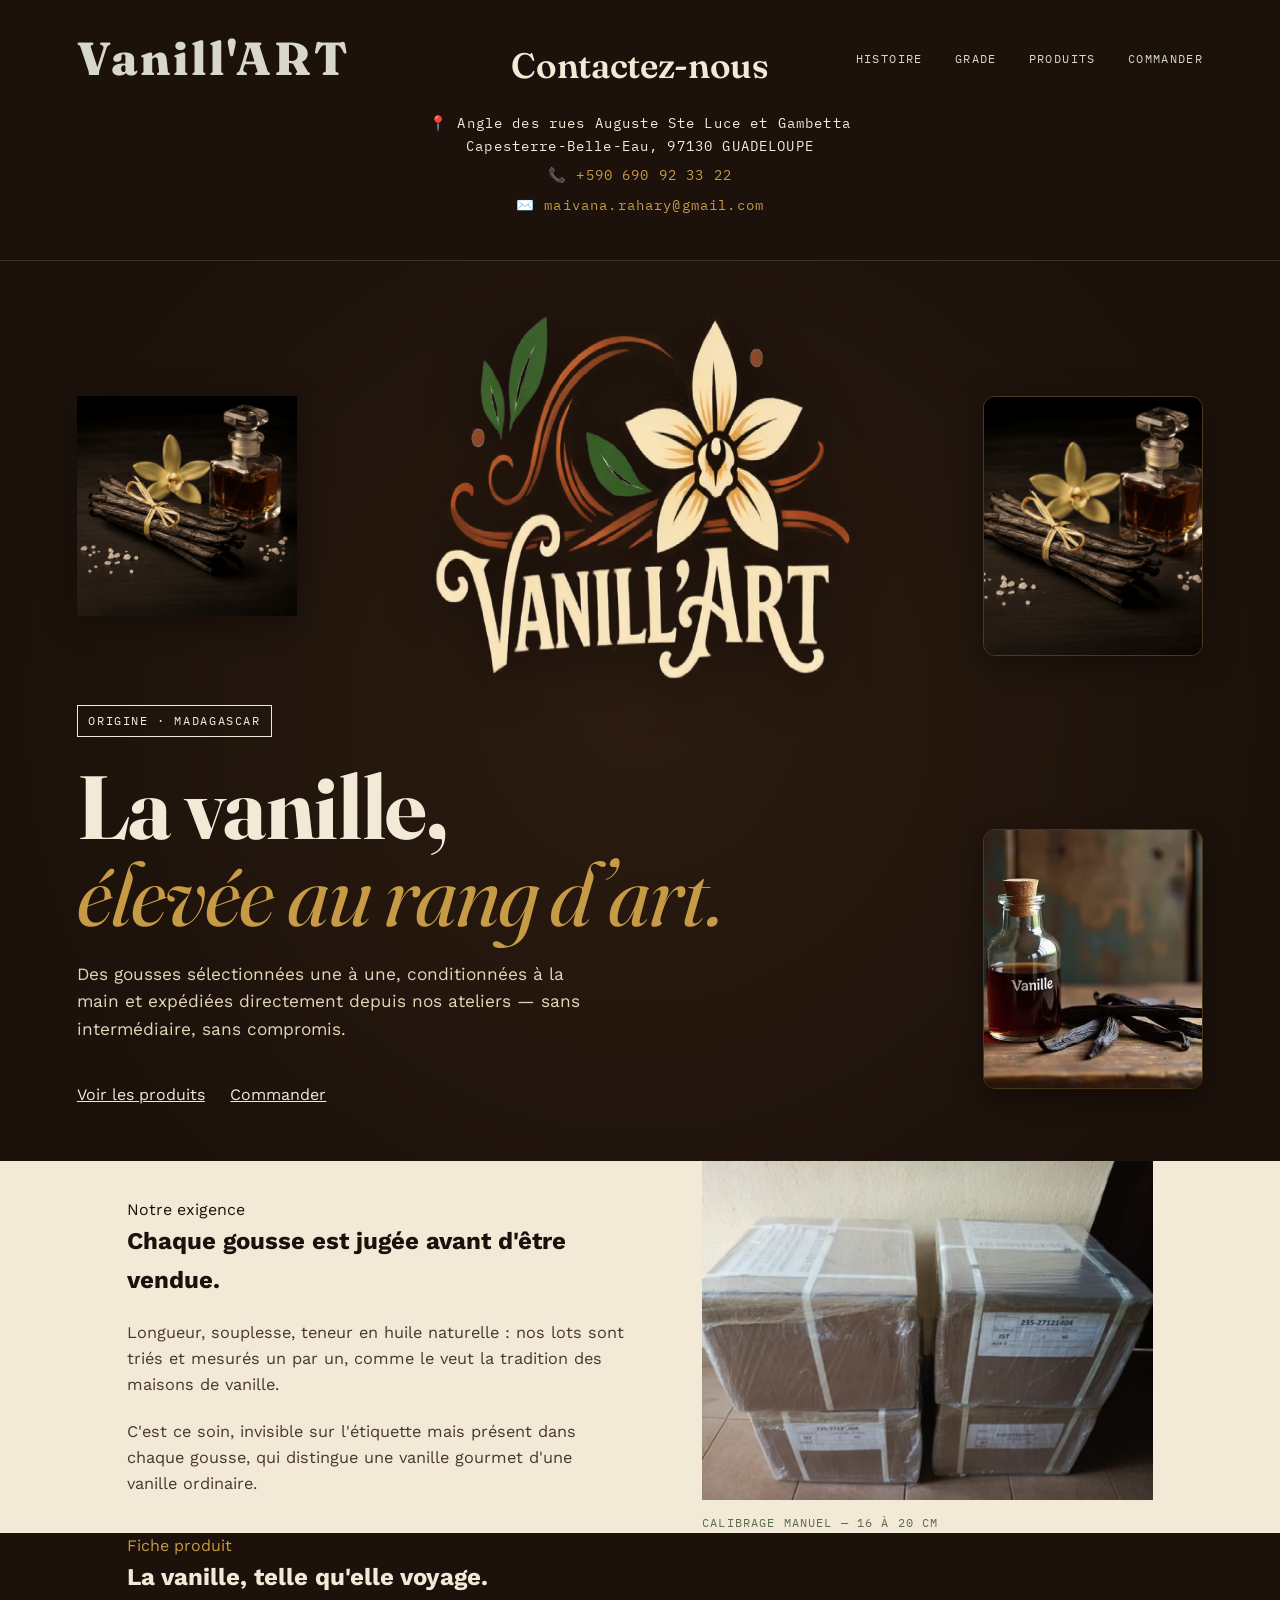
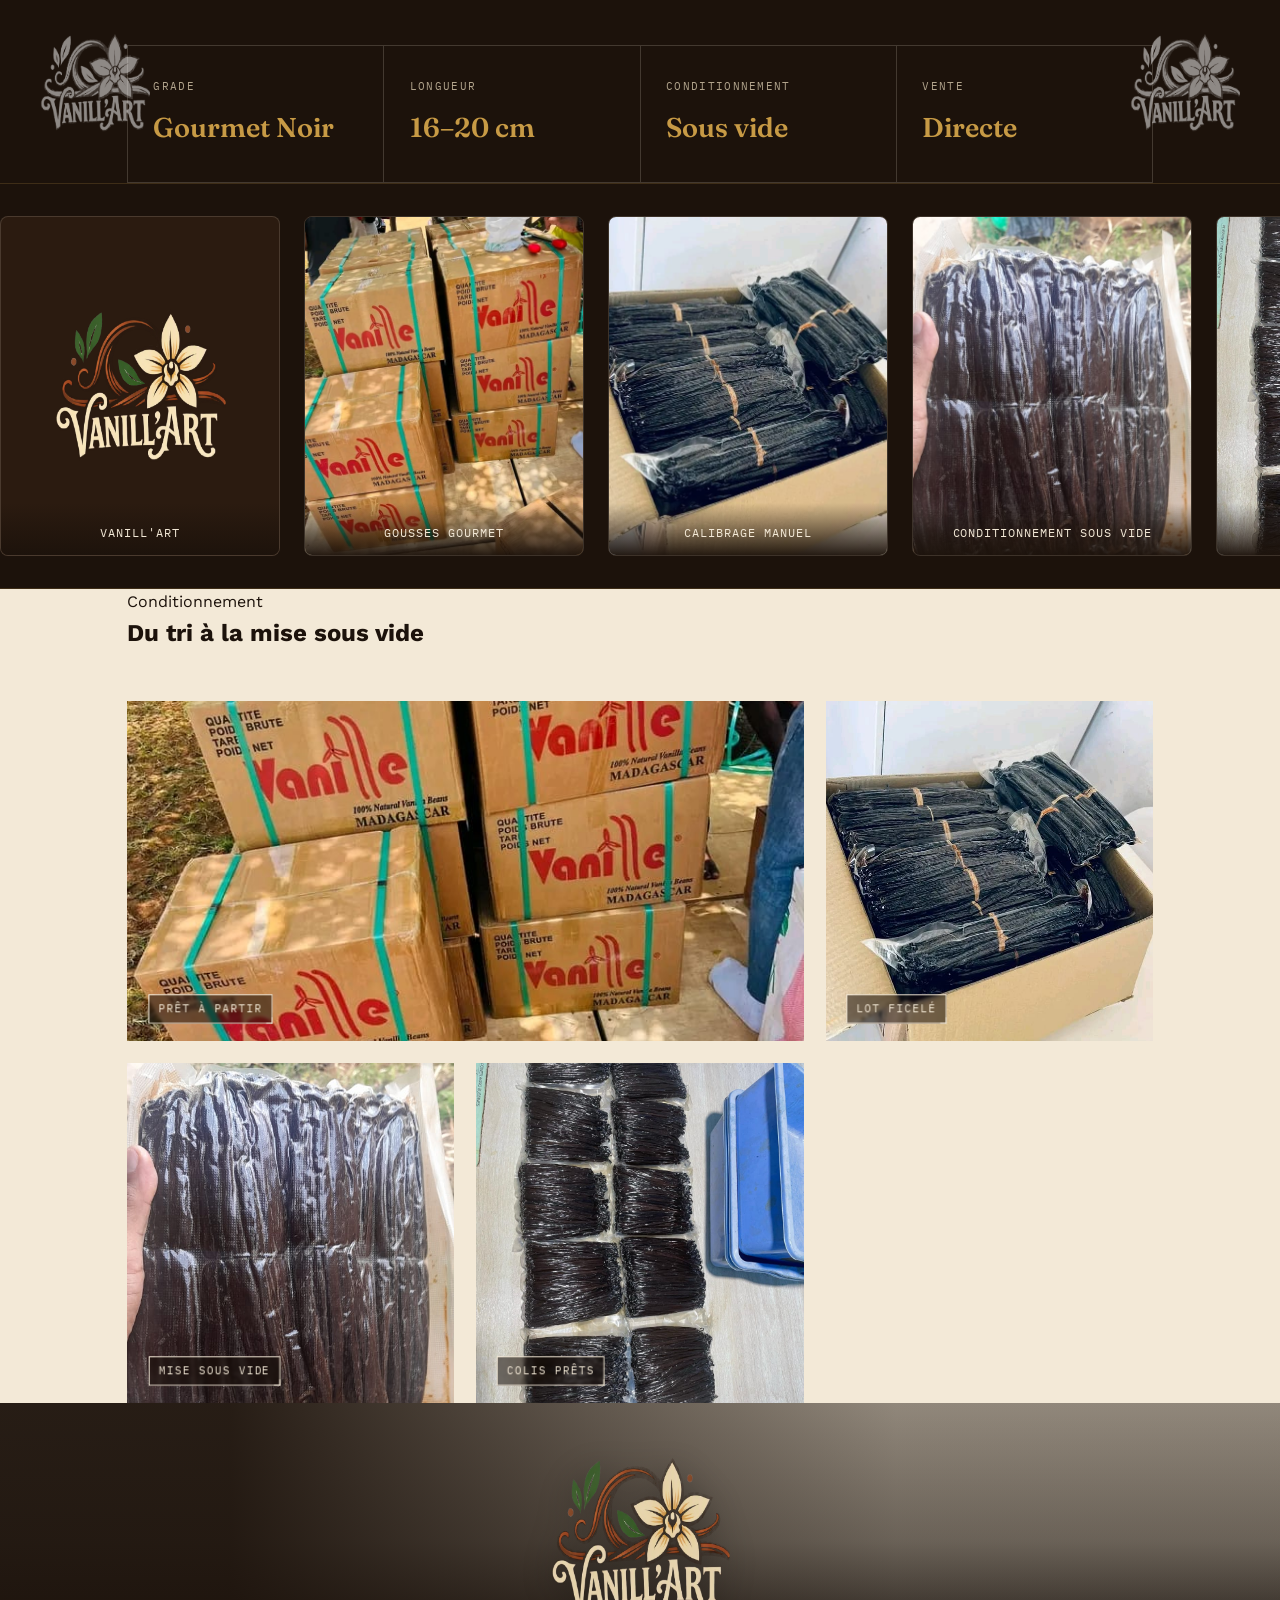
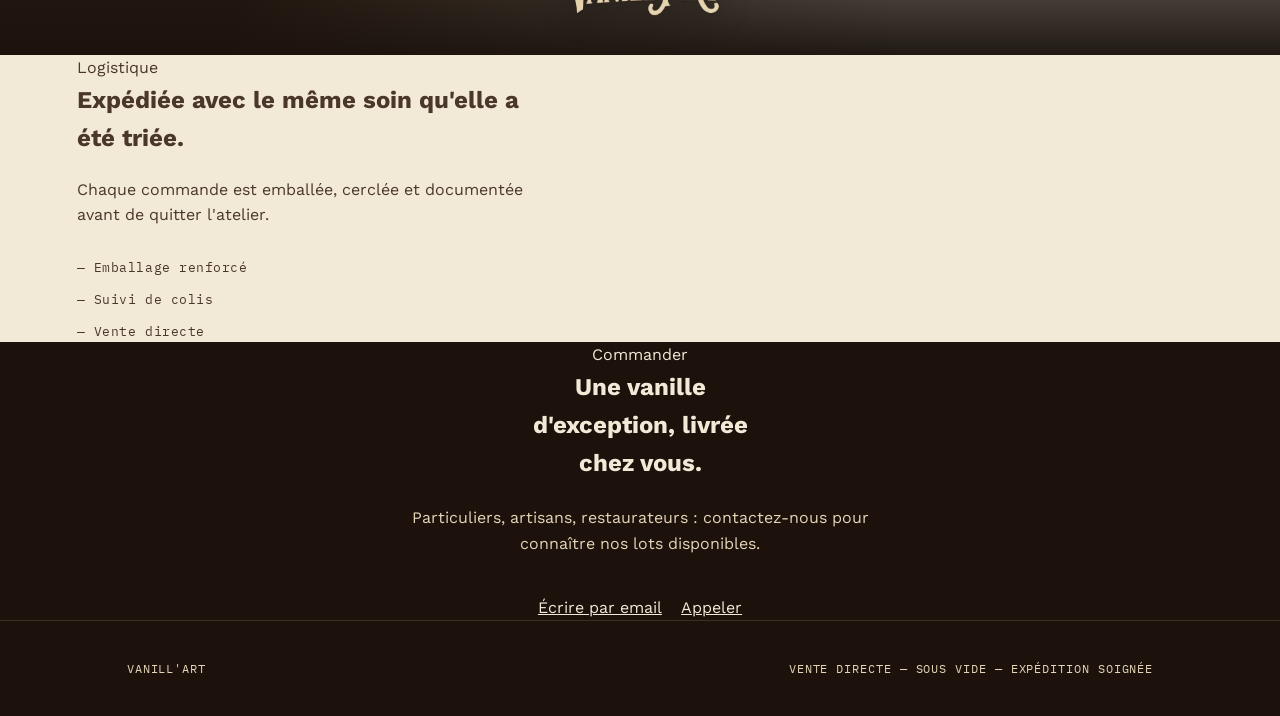
==== commit 1d69df11: "Add files via upload" ====
--- a/index.html
+++ b/index.html
@@ -34,9 +34,8 @@
   <div class="wrap">
     <h2>Contactez-nous</h2>
      <p class="contact-line">
-      📍 Angle des rues St Luce et Gambetta
-       Capesterre-Belle-Eau
-       97130 GUADELOUPE
+      📍 Angle des rues Auguste Ste Luce et Gambetta<br>
+        Capesterre-Belle-Eau, 97130 GUADELOUPE
       </p>
 
     <p class="contact-line">
@@ -48,7 +47,7 @@
   </div>
 </section>
 
-<<!-- HERO -->
+<!-- HERO -->
 <section class="hero">
 
   <!-- LOGO SUPERPOSÉ -->
@@ -58,9 +57,9 @@
   <img class="hero-side left" src="images/Vanille.png" alt="Fleurs et gousses de vanille">
   <img class="hero-side right" src="images/Vanille.png" alt="Fleurs et gousses de vanille">
 
-  <div class="hero-bg" role="img" aria-label="Bouquet de gousses de vanille noire tenu à la main"></div>
-
-  <!-- NOUVELLE IMAGE AROME (Positionnée à droite en face du titre) -->
+  <div class="hero-bg" role="img" aria-label="Bouquet de gousses de vanille noire tenu à la hand"></div>
+
+  <!-- IMAGE AROME -->
   <img class="hero-arome" src="images/Arome-de-vanille.jpg" alt="Flacon d'arôme de vanille">
 
   <div class="hero-content">
@@ -120,6 +119,65 @@
   </div>
 </section>
 
+<!-- BANNIÈRE DÉFILANTE AUTOMATIQUE AVEC LOGO -->
+<div class="banner-carousel">
+  <div class="carousel-track">
+    
+    <!-- Premier groupe d'images -->
+    <div class="carousel-slide logo-slide">
+      <img src="images/logo-vanillart.png" alt="Logo Vanill'ART" class="slide-logo-img">
+      <span class="slide-label">Vanill'ART</span>
+    </div>
+    <div class="carousel-slide">
+      <img src="images/IMG-20260720-WA0001.jpg" alt="Colis de gousses de vanille">
+      <span class="slide-label">Gousses Gourmet</span>
+    </div>
+    <div class="carousel-slide">
+      <img src="images/IMG-20260720-WA0002.jpg" alt="Lot de gousses ficelées">
+      <span class="slide-label">Calibrage Manuel</span>
+    </div>
+    <div class="carousel-slide">
+      <img src="images/IMG-20260720-WA0003.jpg" alt="Mise sous vide">
+      <span class="slide-label">Conditionnement Sous Vide</span>
+    </div>
+    <div class="carousel-slide">
+      <img src="images/IMG-20260720-WA0004.jpg" alt="Colis emballés">
+      <span class="slide-label">Expédition Directe</span>
+    </div>
+    <div class="carousel-slide">
+      <img src="images/Arome-de-vanille.jpg" alt="Extrait et Arôme de vanille">
+      <span class="slide-label">Arôme & Extraits</span>
+    </div>
+
+    <!-- Deuxième groupe (identique pour l'effet de boucle infinie) -->
+    <div class="carousel-slide logo-slide">
+      <img src="images/logo-vanillart.png" alt="Logo Vanill'ART" class="slide-logo-img">
+      <span class="slide-label">Vanill'ART</span>
+    </div>
+    <div class="carousel-slide">
+      <img src="images/IMG-20260720-WA0001.jpg" alt="Colis de gousses de vanille">
+      <span class="slide-label">Gousses Gourmet</span>
+    </div>
+    <div class="carousel-slide">
+      <img src="images/IMG-20260720-WA0002.jpg" alt="Lot de gousses ficelées">
+      <span class="slide-label">Calibrage Manuel</span>
+    </div>
+    <div class="carousel-slide">
+      <img src="images/IMG-20260720-WA0003.jpg" alt="Mise sous vide">
+      <span class="slide-label">Conditionnement Sous Vide</span>
+    </div>
+    <div class="carousel-slide">
+      <img src="images/IMG-20260720-WA0004.jpg" alt="Colis emballés">
+      <span class="slide-label">Expédition Directe</span>
+    </div>
+    <div class="carousel-slide">
+      <img src="images/Arome-de-vanille.jpg" alt="Extrait et Arôme de vanille">
+      <span class="slide-label">Arôme & Extraits</span>
+    </div>
+
+  </div>
+</div>
+
 <!-- PRODUITS -->
 <section id="produits">
   <div class="wrap">
@@ -220,8 +278,8 @@
     <h2>Une vanille d'exception, livrée chez vous.</h2>
     <p>Particuliers, artisans, restaurateurs : contactez-nous pour connaître nos lots disponibles.</p>
     <div class="btn-row">
-      <a href="#top" class="btn">Écrire par email</a>
-      <a href="#top" class="btn ghost">Appeler</a>
+      <a href="mailto:maivana.rahary@gmail.com" class="btn">Écrire par email</a>
+      <a href="tel:+590690923322" class="btn ghost">Appeler</a>
     </div>
   </div>
 </section>
@@ -256,4 +314,4 @@
 </script>
 
 </body>
-</html>+</html>
--- a/style.css
+++ b/style.css
@@ -0,0 +1,668 @@
+/* ============================================================
+   VANILLE DES ÎLES — feuille de style
+   Palette : Noir Vanille #1C120B · Ombre #2B1B10 · Crème Copra #F3E9D7
+             Or Gousse #C79A45 · Rouge Manifeste #A63328 · Vert Latanier #5C6B4F
+   ============================================================ */
+
+@import url('https://fonts.googleapis.com/css2?family=Fraunces:opsz,wght@9..144,400..900&family=Work+Sans:wght@300;400;500;600&family=IBM+Plex+Mono:wght@400;500&display=swap');
+
+:root{
+  --noir: #1C120B;
+  --ombre: #2B1B10;
+  --creme: #F3E9D7;
+  --or: #C79A45;
+  --rouge: #A63328;
+  --vert: #5C6B4F;
+  --creme-dim: #E4D5B8;
+
+  --display: 'Fraunces', serif;
+  --body: 'Work Sans', sans-serif;
+  --mono: 'IBM Plex Mono', monospace;
+}
+
+*{ box-sizing: border-box; margin: 0; padding: 0; }
+
+html{ scroll-behavior: smooth; }
+
+body{
+  font-family: var(--body);
+  background: var(--creme);
+  color: var(--noir);
+  line-height: 1.6;
+  -webkit-font-smoothing: antialiased;
+}
+
+img{ max-width: 100%; display: block; }
+
+a{ color: inherit; }
+
+.wrap{
+  max-width: 1180px;
+  margin: 0 auto;
+  padding: 0 6vw;
+}
+
+/* ---------- Manifest tag ---------- */
+.tag{
+  display: inline-flex;
+  align-items: center;
+  gap: .5em;
+  font-family: var(--mono);
+  font-size: .72rem;
+  letter-spacing: .14em;
+  text-transform: uppercase;
+  padding: .5em .9em;
+  border: 1px solid currentColor;
+  position: relative;
+  opacity: 0;
+  transform: scale(.92);
+  animation: stamp-in .5s ease forwards;
+}
+.tag::before, .tag::after{
+  content: '';
+  position: absolute;
+  width: 6px; height: 6px;
+  border-color: currentColor;
+}
+.tag::before{ top: -1px; left: -1px; border-top: 1px solid; border-left: 1px solid; }
+.tag::after{ bottom: -1px; right: -1px; border-bottom: 1px solid; border-right: 1px solid; }
+
+@keyframes stamp-in{
+  to{ opacity: 1; transform: scale(1); }
+}
+
+/* ---------- Skip link ---------- */
+.skip-link{
+  position: absolute;
+  top: -3rem;
+  left: 1rem;
+  z-index: 100;
+  background: var(--or);
+  color: var(--noir);
+  padding: .7rem 1.2rem;
+  font-family: var(--mono);
+  font-size: .8rem;
+  text-decoration: none;
+  transition: top .2s ease;
+}
+.skip-link:focus{ top: 1rem; }
+
+/* ---------- Header ---------- */
+.site-header{
+  position: fixed;
+  top: 0; left: 0; right: 0;
+  z-index: 50;
+  display: flex;
+  align-items: center;
+  justify-content: space-between;
+  padding: 1.4rem 6vw;
+  color: var(--creme);
+  mix-blend-mode: difference;
+}
+.site-header .brand{
+  font-family: var(--display);
+  font-weight: 800;
+  font-size: 2.9rem;
+  letter-spacing: .06em;
+}
+.site-header nav{ display: flex; gap: 2rem; }
+.site-header nav a{
+  font-family: var(--mono);
+  font-size: .72rem;
+  letter-spacing: .12em;
+  text-transform: uppercase;
+  text-decoration: none;
+}
+.nav-toggle{
+  display: none;
+  flex-direction: column;
+  justify-content: center;
+  gap: 5px;
+  width: 32px;
+  height: 32px;
+  background: none;
+  border: none;
+  cursor: pointer;
+  padding: 0;
+}
+.nav-toggle span{
+  display: block;
+  width: 100%;
+  height: 2px;
+  background: currentColor;
+  transition: transform .25s ease, opacity .25s ease;
+}
+.nav-toggle[aria-expanded="true"] span:nth-child(1){ transform: translateY(7px) rotate(45deg); }
+.nav-toggle[aria-expanded="true"] span:nth-child(2){ opacity: 0; }
+.nav-toggle[aria-expanded="true"] span:nth-child(3){ transform: translateY(-7px) rotate(-45deg); }
+
+/* ---------- Contact Direct ---------- */
+.contact-direct{
+  background: var(--noir);
+  color: var(--creme);
+  padding: 2.4rem 0;
+  text-align: center;
+  border-bottom: 1px solid rgba(243,233,215,.14);
+}
+.contact-direct h2{
+  font-family: var(--display);
+  font-size: 2.2rem;
+  font-weight: 600;
+  letter-spacing: -.01em;
+  margin-bottom: 1rem;
+}
+.contact-line{
+  font-family: var(--mono);
+  font-size: .9rem;
+  letter-spacing: .08em;
+  margin: .4rem 0;
+}
+.contact-line a{
+  color: var(--or);
+  text-decoration: none;
+}
+.contact-line a:hover{
+  text-decoration: underline;
+}
+
+/* ---------- Hero ---------- */
+.hero{
+  position: relative;
+  min-height: 100svh;
+  display: flex;
+  flex-direction: column;
+  justify-content: flex-end;
+  padding: 8vh 6vw 6vh;
+  color: var(--creme);
+  overflow: hidden;
+}
+
+/* Fond uni harmonieux avec dégradé radial */
+.hero-bg{
+  position: absolute;
+  inset: 0;
+  background: radial-gradient(circle at center, var(--ombre) 0%, var(--noir) 80%);
+}
+
+.hero-content{ position: relative; z-index: 2; max-width: 780px; }
+.hero .tag{ margin-bottom: 1.6rem; animation-delay: .4s; }
+.hero h1{
+  font-family: var(--display);
+  font-weight: 700;
+  font-size: clamp(2.8rem, 8vw, 5.6rem);
+  line-height: .98;
+  letter-spacing: -.01em;
+  opacity: 0;
+  transform: translateY(18px);
+  animation: rise .8s ease-out .55s forwards;
+}
+.hero h1 em{
+  font-style: italic;
+  font-weight: 400;
+  color: var(--or);
+}
+.hero p{
+  margin-top: 1.4rem;
+  max-width: 46ch;
+  font-size: 1.08rem;
+  color: var(--creme-dim);
+  opacity: 0;
+  transform: translateY(18px);
+  animation: rise .8s ease-out .75s forwards;
+}
+.hero-actions{
+  margin-top: 2.4rem;
+  display: flex;
+  align-items: center;
+  gap: 1.6rem;
+  opacity: 0;
+  transform: translateY(18px);
+  animation: rise .8s ease-out .95s forwards;
+}
+@keyframes rise{ to{ opacity: 1; transform: translateY(0); } }
+
+/* ---------- Images latérales HERO ---------- */
+.hero-side{
+  position: absolute;
+  top: 15vh;
+  width: 220px;
+  z-index: 3;
+  opacity: 0;
+  filter: drop-shadow(0 6px 16px rgba(0,0,0,.35));
+  animation: fade-in 1s ease-out .6s forwards;
+}
+.hero-side.left{ left: 6vw; }
+
+/* Styles spécifiques pour l'image Arôme de vanille (droite) */
+.hero-side.right{
+  right: 6vw;
+  width: 220px;
+  height: 260px;
+  object-fit: cover;
+  border-radius: 12px;
+  border: 1px solid rgba(199, 154, 69, 0.3);
+}
+
+/* ---------- Logo HERO ---------- */
+.hero-logo{
+  position: absolute;
+  top: 5vh;
+  left: 50%;
+  transform: translateX(-50%);
+  width: 420px;
+  z-index: 3;
+  opacity: 0;
+  filter: drop-shadow(0 8px 26px rgba(0,0,0,.45));
+  animation: fade-in 1s ease-out .4s forwards;
+}
+
+@keyframes fade-in{
+  to{ opacity: 1; }
+}
+
+/* ---------- Story ---------- */
+.story{
+  display: grid;
+  grid-template-columns: 1.05fr .95fr;
+  gap: clamp(2.5rem, 6vw, 5rem);
+  align-items: center;
+}
+.story-text p{
+  margin-top: 1.3rem;
+  max-width: 52ch;
+  color: #4a372a;
+  font-size: 1.02rem;
+}
+.story-figure img{
+  width: 100%;
+  filter: sepia(.08) contrast(1.03);
+}
+.story-figure figcaption{
+  margin-top: .9rem;
+  font-family: var(--mono);
+  font-size: .72rem;
+  letter-spacing: .1em;
+  text-transform: uppercase;
+  color: var(--vert);
+}
+
+/* ---------- Manifest ---------- */
+.manifest{
+  background: var(--noir);
+  color: var(--creme);
+  position: relative;
+}
+
+.manifest .eyebrow{ color: var(--or); }
+.manifest-grid{
+  margin-top: 3rem;
+  display: grid;
+  grid-template-columns: repeat(4, 1fr);
+  border-top: 1px solid rgba(243,233,215,.18);
+  border-left: 1px solid rgba(243,233,215,.18);
+}
+.manifest-cell{
+  padding: 2rem 1.6rem;
+  border-right: 1px solid rgba(243,233,215,.18);
+  border-bottom: 1px solid rgba(243,233,215,.18);
+}
+.manifest-cell .label{
+  font-family: var(--mono);
+  font-size: .68rem;
+  letter-spacing: .12em;
+  text-transform: uppercase;
+  color: var(--creme-dim);
+  opacity: .75;
+}
+.manifest-cell .value{
+  margin-top: .7rem;
+  font-family: var(--display);
+  font-size: 1.7rem;
+  font-weight: 600;
+  color: var(--or);
+}
+
+/* ---------- Logos latéraux parfaitement alignés ---------- */
+.manifest h2{
+  position: relative;
+  z-index: 3;
+}
+
+.grade-side{
+  position: absolute;
+  width: 110px;
+  opacity: 0.5;
+  filter: brightness(0) invert(1);
+  top: calc(100px);
+  pointer-events: none;
+}
+
+.grade-side.left{ left: 40px; }
+.grade-side.right{ right: 40px; }
+
+/* ---------- Gallery ---------- */
+.gallery-head{
+  display: flex;
+  justify-content: space-between;
+  align-items: flex-end;
+  gap: 2rem;
+  flex-wrap: wrap;
+}
+.gallery-head p{ max-width: 40ch; color: #4a372a; }
+.gallery-grid{
+  margin-top: 3rem;
+  display: grid;
+  grid-template-columns: repeat(3, 1fr);
+  gap: 1.4rem;
+}
+.gallery-card{
+  position: relative;
+  overflow: hidden;
+  background: var(--ombre);
+}
+.gallery-card img{
+  width: 100%;
+  height: 340px;
+  object-fit: cover;
+  transition: transform .6s cubic-bezier(.2,.7,.2,1);
+}
+.gallery-card:hover img{ transform: scale(1.06); }
+.gallery-card .tag{
+  position: absolute;
+  bottom: 1rem; left: 1rem;
+  color: var(--creme);
+  background: rgba(20,12,7,.55);
+  backdrop-filter: blur(2px);
+  animation: none;
+  opacity: 1;
+}
+.gallery-card.wide{ grid-column: span 2; }
+
+/* ---------- Lightbox ---------- */
+.lightbox-modal{
+  position: fixed;
+  inset: 0;
+  z-index: 200;
+  display: flex;
+  align-items: center;
+  justify-content: center;
+  padding: 4vh 4vw;
+  background: rgba(15,9,5,.96);
+  opacity: 0;
+  visibility: hidden;
+  transition: opacity .3s ease;
+}
+.lightbox-modal:target{
+  opacity: 1;
+  visibility: visible;
+}
+.lightbox-modal img{
+  max-width: 100%;
+  max-height: 92vh;
+  width: auto;
+  object-fit: contain;
+  box-shadow: 0 20px 60px rgba(0,0,0,.5);
+}
+.lightbox-close{
+  position: absolute;
+  top: 2rem;
+  right: 3rem;
+  width: 44px;
+  height: 44px;
+  display: flex;
+  align-items: center;
+  justify-content: center;
+  color: var(--creme);
+  font-size: 2.4rem;
+  line-height: 1;
+  text-decoration: none;
+  border: 1px solid rgba(243,233,215,.3);
+  border-radius: 50%;
+}
+.lightbox-close:hover{ border-color: var(--or); color: var(--or); }
+
+/* ---------- Expédition ---------- */
+.expedition{
+  position: relative;
+  padding: 0;
+}
+
+.expedition-text .eyebrow{ color: #4a372a !important; }
+.expedition-text h2{ color: #4a372a !important; }
+.expedition-text p{
+  margin-top: 1.2rem;
+  color: #4a372a !important;
+}
+
+.expedition-text ul{
+  margin-top: 1.8rem;
+  list-style: none;
+  display: flex;
+  flex-direction: column;
+  gap: .7rem;
+  font-family: var(--mono);
+  font-size: .82rem;
+  letter-spacing: .04em;
+  color: #4a372a !important;
+}
+
+.expedition-text li::before{
+  content: '— ';
+  color: #4a372a !important;
+}
+
+.expedition-media{
+  position: relative;
+  min-height: 28vh;
+  background: linear-gradient(
+      180deg,
+      rgba(20,12,7,.35) 0%,
+      rgba(18,11,6,.55) 55%,
+      rgba(15,9,5,.92) 100%
+  );
+  background-size: cover;
+  background-position: center;
+}
+
+.expedition-media::after{
+  content: '';
+  position: absolute;
+  inset: 0;
+  background: linear-gradient(90deg,
+      rgba(28,18,11,.92) 18%,
+      rgba(28,18,11,.15) 70%);
+}
+
+.expedition-logo{
+  position: absolute;
+  bottom: 4vh;
+  left: 50%;
+  transform: translateX(-50%);
+  width: 180px;
+  opacity: 0.9;
+  z-index: 3;
+  filter: drop-shadow(0 6px 18px rgba(0,0,0,.4));
+}
+
+.expedition-text{
+  position: relative;
+  z-index: 2;
+  min-height: 28vh;
+  display: flex;
+  align-items: center;
+  padding: 0 6vw;
+  color: var(--creme);
+}
+
+.expedition-text .inner{ max-width: 480px; }
+
+/* ---------- CTA ---------- */
+.cta{
+  background: var(--noir);
+  color: var(--creme);
+  text-align: center;
+}
+.cta h2{ max-width: 16ch; margin: 0 auto; }
+.cta p{
+  margin: 1.4rem auto 0;
+  max-width: 46ch;
+  color: var(--creme-dim);
+}
+.cta .btn-row{
+  margin-top: 2.4rem;
+  display: flex;
+  justify-content: center;
+  gap: 1.2rem;
+  flex-wrap: wrap;
+}
+
+/* ---------- Footer ---------- */
+footer{
+  background: var(--noir);
+  color: var(--creme-dim);
+  border-top: 1px solid rgba(243,233,215,.14);
+  padding: 2.4rem 0;
+}
+.footer-row{
+  display: flex;
+  justify-content: space-between;
+  align-items: center;
+  flex-wrap: wrap;
+  gap: 1rem;
+  font-family: var(--mono);
+  font-size: .72rem;
+  letter-spacing: .08em;
+  text-transform: uppercase;
+}
+
+/* ---------- Responsive ---------- */
+@media (max-width: 1024px){
+  .hero-side{ display: none; } /* Masque les images latérales sur écran réduit pour ne pas surcharger le titre */
+}
+
+@media (max-width: 880px){
+  .story{ grid-template-columns: 1fr; }
+  .manifest-grid{ grid-template-columns: repeat(2, 1fr); }
+  .gallery-grid{ grid-template-columns: repeat(2, 1fr); }
+  .gallery-card.wide{ grid-column: span 2; }
+
+  .expedition-media{ min-height: 40vh; }
+  .expedition-text{ min-height: auto; padding: 4rem 6vw; background: var(--noir); }
+  .expedition-media::after{ display: none; }
+  .expedition-media img{ min-height: 40vh; }
+
+  .expedition-text p{ color: var(--creme-dim) !important; }
+}
+/* Positionnement spécifique de l'image de l'arôme en bas à droite */
+.hero-arome {
+  position: absolute;
+  bottom: 8vh; /* Aligné avec la partie basse / le titre */
+  right: 6vw;  /* Alignement à droite */
+  width: 220px;
+  height: 260px;
+  object-fit: cover;
+  border-radius: 12px;
+  z-index: 3;
+  box-shadow: 0 10px 25px rgba(0, 0, 0, 0.4);
+  border: 1px solid rgba(199, 154, 69, 0.25);
+  opacity: 0;
+  animation: fade-in 1s ease-out .8s forwards;
+}
+
+/* Ajustement pour les écrans mobiles et tablettes */
+@media (max-width: 1024px) {
+  .hero-arome {
+    display: none; /* Masqué sur écran étroit pour ne pas chevaucher le texte */
+  }
+}
+/* ---------- BANNIÈRE DÉFILANTE AUTOMATIQUE ---------- */
+.banner-carousel {
+  width: 100%;
+  overflow: hidden; /* Masque le surplus d'images */
+  background: var(--noir);
+  padding: 2rem 0;
+  border-top: 1px solid rgba(199, 154, 69, 0.2);
+  border-bottom: 1px solid rgba(199, 154, 69, 0.2);
+}
+
+.carousel-track {
+  display: flex;
+  flex-wrap: nowrap;
+  gap: 1.5rem;
+  width: max-content;
+  /* L'animation tourne en continu pendant 25 secondes */
+  animation: scrollAuto 25s linear infinite;
+}
+
+/* Pause du défilement lorsque l'utilisateur survole la bannière */
+.banner-carousel:hover .carousel-track {
+  animation-play-state: paused;
+}
+
+.carousel-slide {
+  flex: 0 0 280px;
+  height: 340px;
+  position: relative;
+  border-radius: 8px;
+  overflow: hidden;
+  border: 1px solid rgba(243, 233, 215, 0.15);
+  transition: transform 0.3s ease, border-color 0.3s ease;
+}
+
+.carousel-slide:hover {
+  transform: translateY(-4px);
+  border-color: var(--or);
+}
+
+.carousel-slide img {
+  width: 100%;
+  height: 100%;
+  object-fit: cover;
+}
+
+.carousel-slide .slide-label {
+  position: absolute;
+  bottom: 0;
+  left: 0;
+  right: 0;
+  padding: 1.2rem 1rem .8rem;
+  background: linear-gradient(0deg, rgba(28,18,11,0.95) 0%, rgba(28,18,11,0) 100%);
+  color: var(--creme);
+  font-family: var(--mono);
+  font-size: .75rem;
+  letter-spacing: .08em;
+  text-transform: uppercase;
+  text-align: center;
+}
+
+/* KEYFRAMES : animation de défilement horizontal */
+@keyframes scrollAuto {
+  0% {
+    transform: translateX(0);
+  }
+  100% {
+    /* Décale la piste de exactement la moitié de sa largeur totale */
+    transform: translateX(calc(-50% - 0.75rem));
+  }
+}
+
+/* Adaptation Mobile */
+@media (max-width: 880px) {
+  .carousel-slide {
+    flex: 0 0 220px;
+    height: 270px;
+  }
+}/* Style spécifique pour la carte du logo dans la bannière */
+.carousel-slide.logo-slide {
+  background: var(--ombre);
+  display: flex;
+  align-items: center;
+  justify-content: center;
+  padding: 2rem;
+}
+
+.carousel-slide .slide-logo-img {
+  width: 80%;
+  height: auto;
+  object-fit: contain; /* Conserve les proportions du logo */
+}
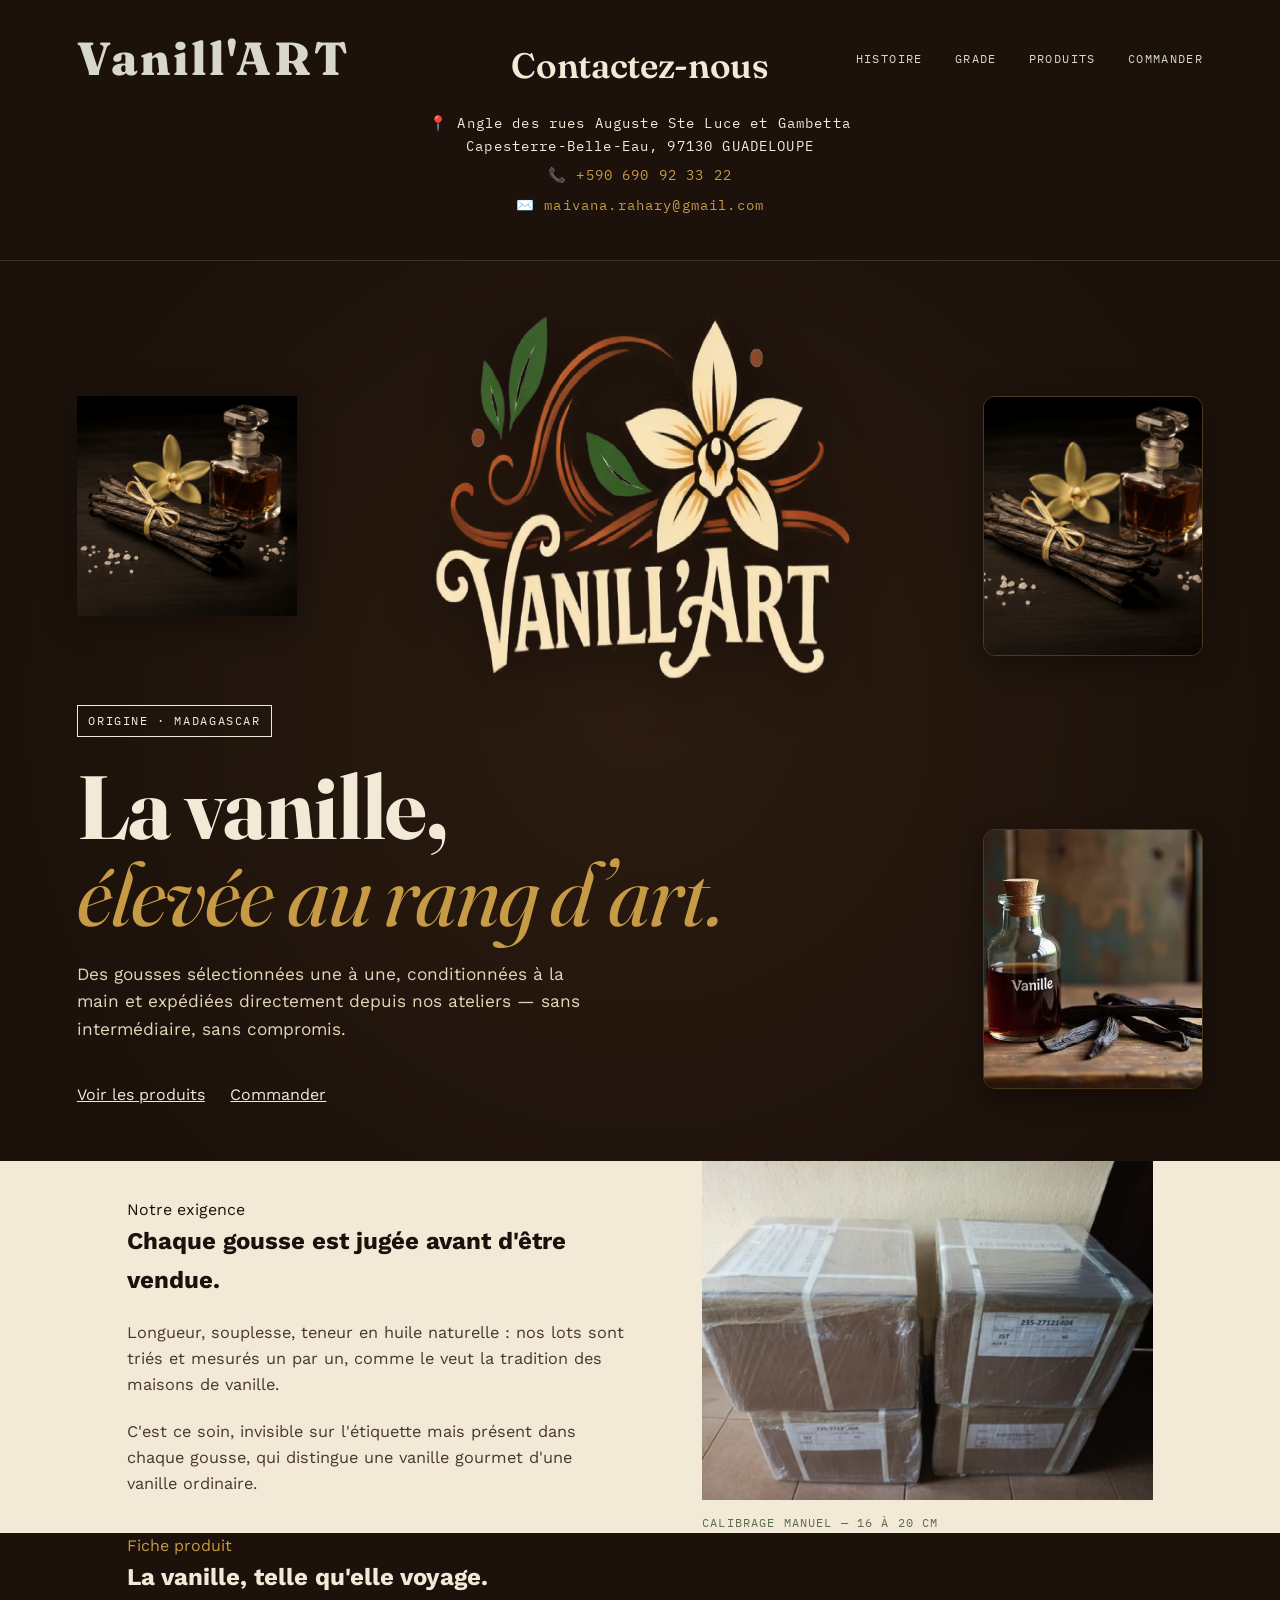
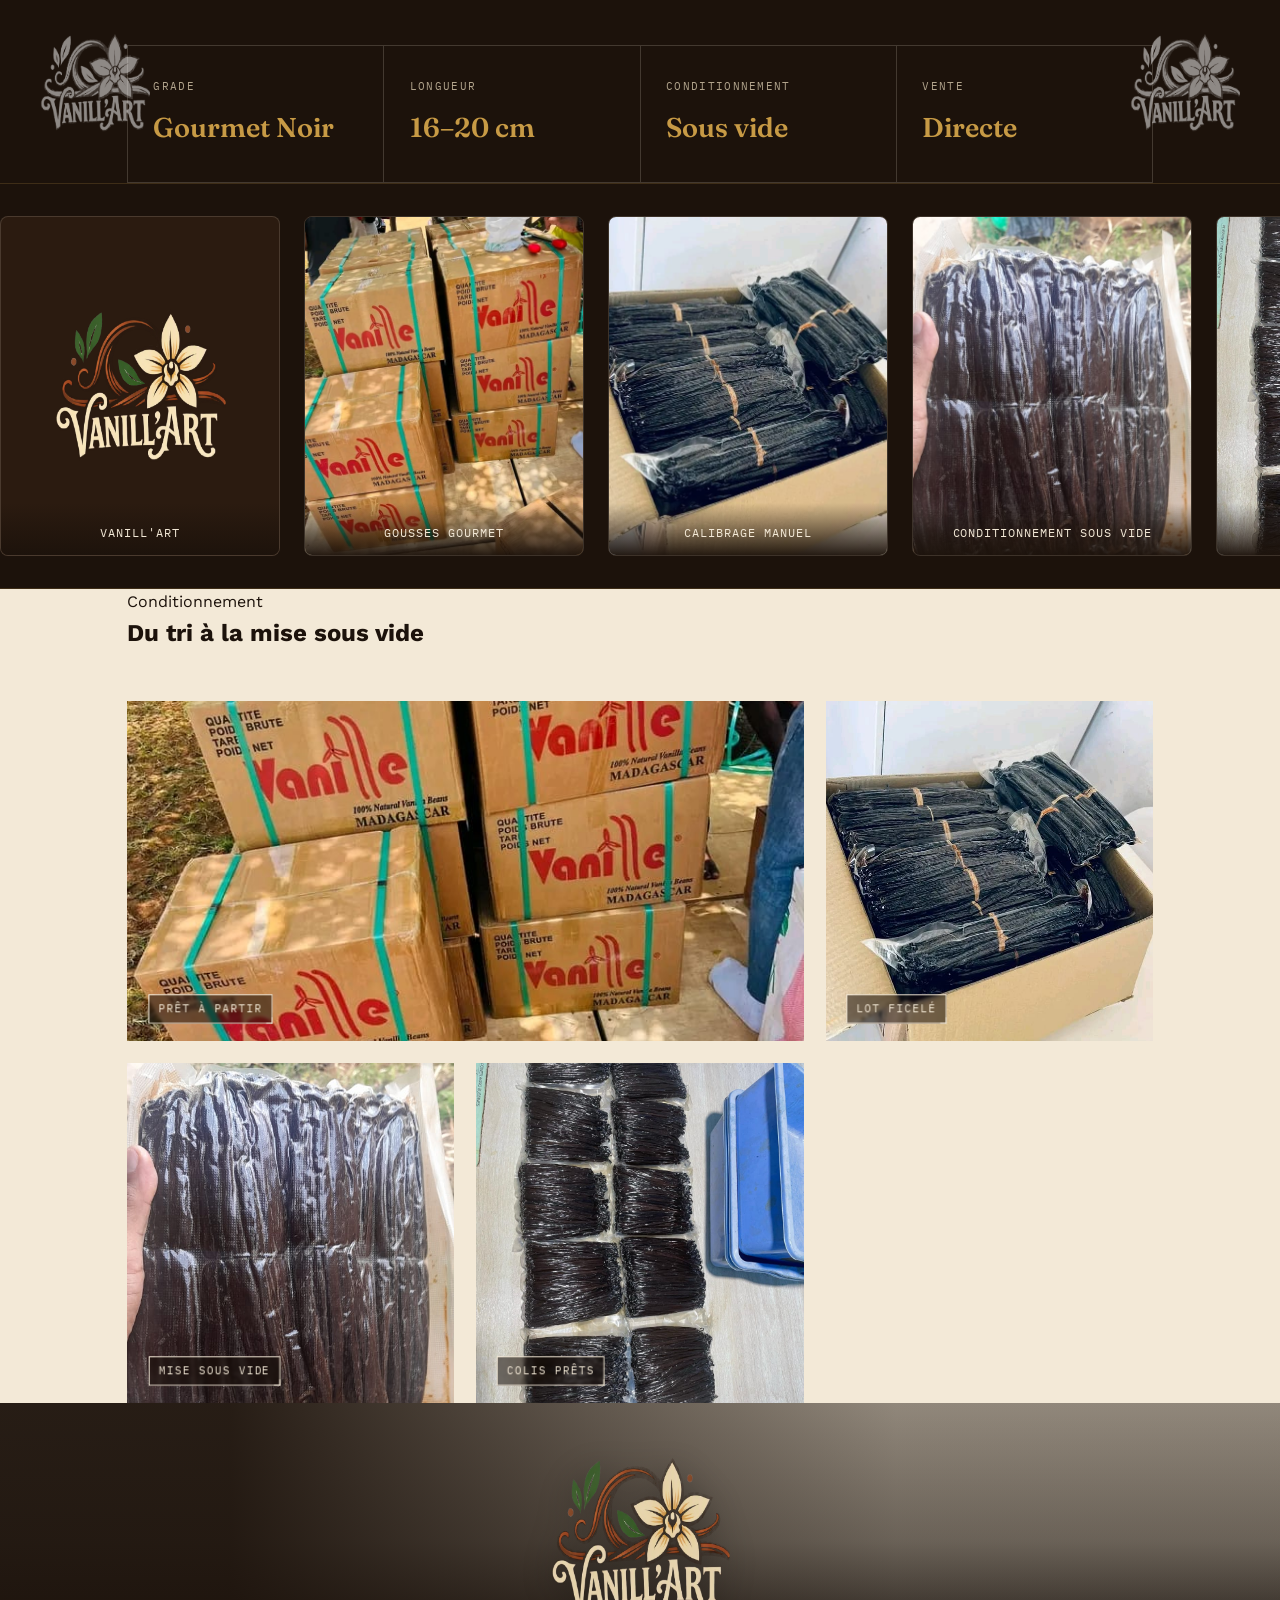
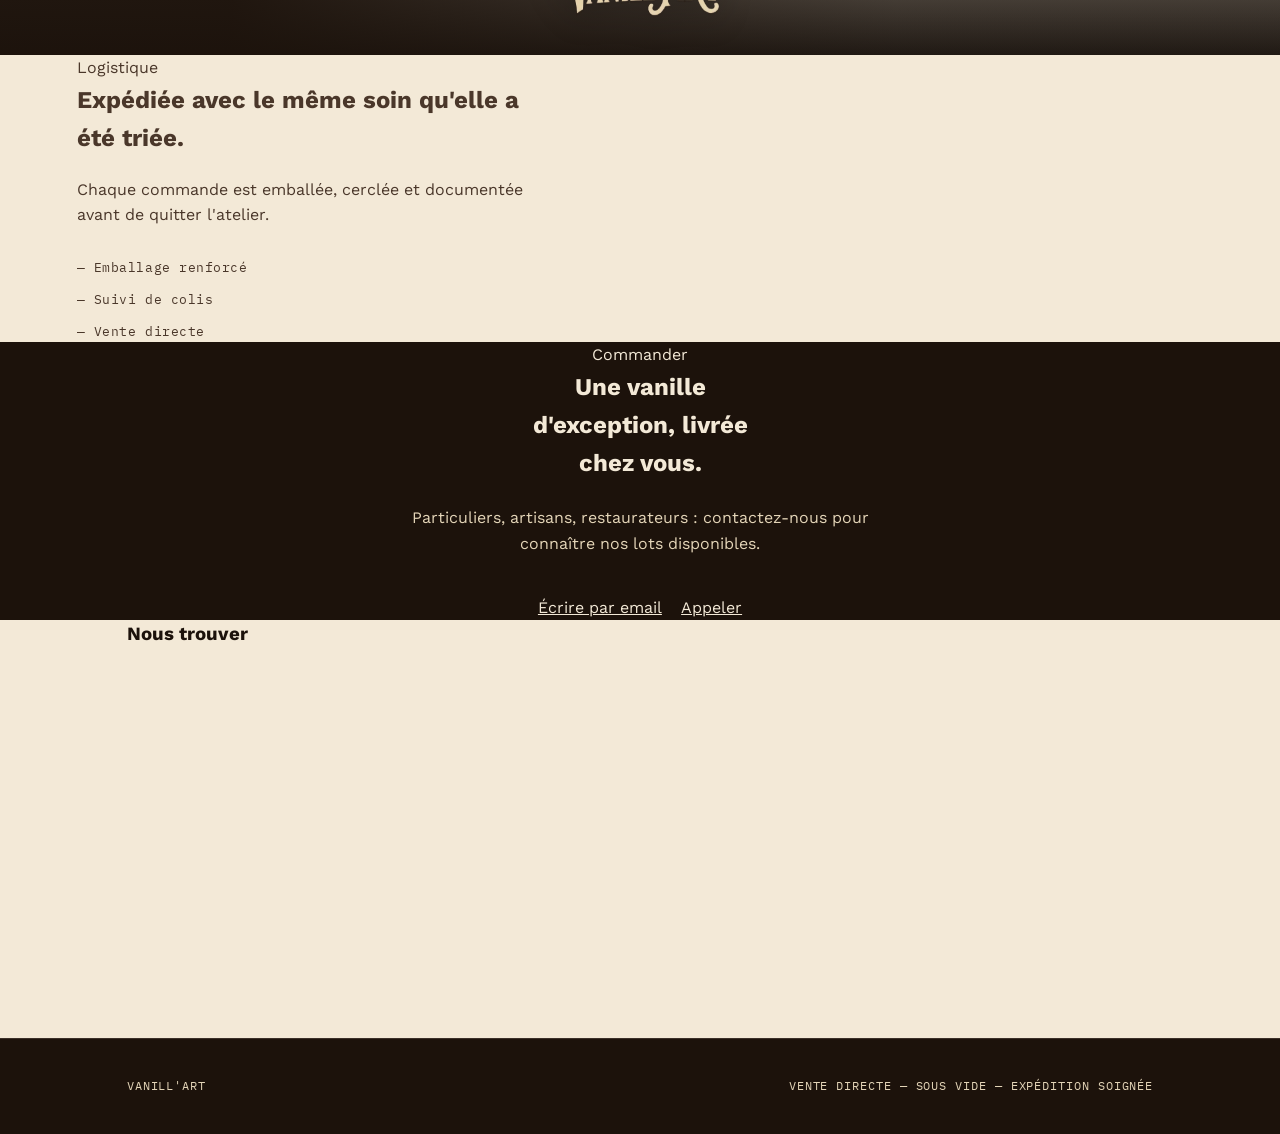
==== commit 3874ce39: "Update index.html" ====
--- a/index.html
+++ b/index.html
@@ -1,317 +1,332 @@
 <!DOCTYPE html>
 <html lang="fr">
 <head>
-<meta charset="UTF-8">
-<meta name="viewport" content="width=device-width, initial-scale=1.0">
-<title>Vanill'ART — Vanille gourmet, vente directe</title>
-<meta name="description" content="Vanill'ART : gousses de vanille gourmet sélectionnées avec exigence, conditionnées et expédiées avec soin.">
-<meta property="og:title" content="Vanill'ART — Vanille gourmet, vente directe">
-<meta property="og:description" content="Gousses de vanille gourmet sélectionnées une à une, conditionnées à la main et expédiées directement depuis nos ateliers.">
-<meta property="og:image" content="images/IMG-20260720-WA0005.jpg">
-<meta property="og:type" content="website">
-<meta property="og:locale" content="fr_FR">
-<link rel="icon" href="data:image/svg+xml,%3Csvg xmlns='http://www.w3.org/2000/svg' viewBox='0 0 100 100'%3E%3Crect width='100' height='100' fill='%231C120B'/%3E%3Ctext x='50' y='68' font-size='60' text-anchor='middle' fill='%23C79A45' font-family='serif'%3EV%3C/text%3E%3C/svg%3E">
-<link rel="stylesheet" href="style.css">
+  <meta charset="UTF-8">
+  <meta name="viewport" content="width=device-width, initial-scale=1.0">
+  <title>Vanill'ART — Vanille gourmet, vente directe</title>
+  <meta name="description" content="Vanill'ART : gousses de vanille gourmet sélectionnées avec exigence, conditionnées et expédiées avec soin.">
+  
+  <!-- Open Graph -->
+  <meta property="og:title" content="Vanill'ART — Vanille gourmet, vente directe">
+  <meta property="og:description" content="Gousses de vanille gourmet sélectionnées une à une, conditionnées à la main et expédiées directement depuis nos ateliers.">
+  <meta property="og:image" content="images/IMG-20260720-WA0005.jpg">
+  <meta property="og:type" content="website">
+  <meta property="og:locale" content="fr_FR">
+  
+  <!-- Favicon & Styles -->
+  <link rel="icon" href="data:image/svg+xml,%3Csvg xmlns='http://www.w3.org/2000/svg' viewBox='0 0 100 100'%3E%3Crect width='100' height='100' fill='%231C120B'/%3E%3Ctext x='50' y='68' font-size='60' text-anchor='middle' fill='%23C79A45' font-family='serif'%3EV%3C/text%3E%3C/svg%3E">
+  <link rel="stylesheet" href="style.css">
 </head>
 <body>
- <div id="top"></div>
-<a class="skip-link" href="#histoire">Aller au contenu</a>
-
-<header class="site-header">
-  <div class="brand">Vanill'ART</div>
-  <nav id="site-nav">
-    <a href="#histoire">Histoire</a>
-    <a href="#grade">Grade</a>
-    <a href="#produits">Produits</a>
-    <a href="#contact">Commander</a>
-  </nav>
-  <button class="nav-toggle" id="nav-toggle" aria-expanded="false" aria-controls="site-nav" aria-label="Ouvrir le menu">
-    <span></span><span></span><span></span>
-  </button>
-</header>
-
-<section class="contact-direct">
-  <div class="wrap">
-    <h2>Contactez-nous</h2>
-     <p class="contact-line">
-      📍 Angle des rues Auguste Ste Luce et Gambetta<br>
+
+  <div id="top"></div>
+  <a class="skip-link" href="#histoire">Aller au contenu</a>
+
+  <!-- HEADER -->
+  <header class="site-header">
+    <div class="brand">Vanill'ART</div>
+    <nav id="site-nav">
+      <a href="#histoire">Histoire</a>
+      <a href="#grade">Grade</a>
+      <a href="#produits">Produits</a>
+      <a href="#contact">Commander</a>
+    </nav>
+    <button class="nav-toggle" id="nav-toggle" aria-expanded="false" aria-controls="site-nav" aria-label="Ouvrir le menu">
+      <span></span><span></span><span></span>
+    </button>
+  </header>
+
+  <!-- CONTACT RAPIDE (HAUT) -->
+  <section class="contact-direct">
+    <div class="wrap">
+      <h2>Contactez-nous</h2>
+      <p class="contact-line">
+        📍 Angle des rues Auguste Ste Luce et Gambetta<br>
         Capesterre-Belle-Eau, 97130 GUADELOUPE
       </p>
-
-    <p class="contact-line">
-      📞 <a href="tel:+590690923322">+590 690 92 33 22</a>
-    </p>
-    <p class="contact-line">
-      ✉️ <a href="mailto:maivana.rahary@gmail.com">maivana.rahary@gmail.com</a>
-    </p>
-  </div>
-</section>
-
-<!-- HERO -->
-<section class="hero">
-
-  <!-- LOGO SUPERPOSÉ -->
-  <img class="hero-logo" src="images/logo-vanillart.png" alt="Logo Vanill'ART">
-  
-  <!-- IMAGES LATÉRALES DU HAUT -->
-  <img class="hero-side left" src="images/Vanille.png" alt="Fleurs et gousses de vanille">
-  <img class="hero-side right" src="images/Vanille.png" alt="Fleurs et gousses de vanille">
-
-  <div class="hero-bg" role="img" aria-label="Bouquet de gousses de vanille noire tenu à la hand"></div>
-
-  <!-- IMAGE AROME -->
-  <img class="hero-arome" src="images/Arome-de-vanille.jpg" alt="Flacon d'arôme de vanille">
-
-  <div class="hero-content">
-    <span class="tag">Origine · MADAGASCAR</span>
-    <h1>La vanille,<br><em>élevée au rang d’art.</em></h1>
-    <p>Des gousses sélectionnées une à une, conditionnées à la main et expédiées directement depuis nos ateliers — sans intermédiaire, sans compromis.</p>
-    <div class="hero-actions">
-      <a href="#produits" class="btn">Voir les produits</a>
-      <a href="#contact" class="btn ghost">Commander</a>
-    </div>
-  </div>
-</section>
-
-<!-- HISTOIRE -->
-<section id="histoire">
-  <div class="wrap story">
-    <div class="story-text">
-      <span class="eyebrow">Notre exigence</span>
-      <h2>Chaque gousse est jugée avant d'être vendue.</h2>
-      <p>Longueur, souplesse, teneur en huile naturelle : nos lots sont triés et mesurés un par un, comme le veut la tradition des maisons de vanille.</p>
-      <p>C'est ce soin, invisible sur l'étiquette mais présent dans chaque gousse, qui distingue une vanille gourmet d'une vanille ordinaire.</p>
-    </div>
-    <figure class="story-figure">
-      <img src="images/IMG-20260720-WA0000.jpg" alt="Gousses de vanille mesurées au double décimètre" loading="lazy">
-      <figcaption>Calibrage manuel — 16 à 20 cm</figcaption>
-    </figure>
-  </div>
-</section>
-
-<!-- GRADE -->
-<section id="grade" class="manifest">
-  <div class="wrap">
-    <!-- Logos latéraux -->
-    <img class="grade-side left" src="images/logo-vanillart.png" alt="Logo Vanill'ART">
-    <img class="grade-side right" src="images/logo-vanillart.png" alt="Logo Vanill'ART">
-
-    <span class="eyebrow">Fiche produit</span>
-    <h2>La vanille, telle qu'elle voyage.</h2>
-    <div class="manifest-grid">
-      <div class="manifest-cell">
-        <div class="label">Grade</div>
-        <div class="value">Gourmet Noir</div>
-      </div>
-      <div class="manifest-cell">
-        <div class="label">Longueur</div>
-        <div class="value">16–20 cm</div>
-      </div>
-      <div class="manifest-cell">
-        <div class="label">Conditionnement</div>
-        <div class="value">Sous vide</div>
-      </div>
-      <div class="manifest-cell">
-        <div class="label">Vente</div>
-        <div class="value">Directe</div>
-      </div>
-    </div>
-  </div>
-</section>
-
-<!-- BANNIÈRE DÉFILANTE AUTOMATIQUE AVEC LOGO -->
-<div class="banner-carousel">
-  <div class="carousel-track">
+      <p class="contact-line">
+        📞 <a href="tel:+590690923322">+590 690 92 33 22</a>
+      </p>
+      <p class="contact-line">
+        ✉️ <a href="mailto:maivana.rahary@gmail.com">maivana.rahary@gmail.com</a>
+      </p>
+    </div>
+  </section>
+
+  <!-- HERO -->
+  <section class="hero">
+    <!-- LOGO SUPERPOSÉ -->
+    <img class="hero-logo" src="images/logo-vanillart.png" alt="Logo Vanill'ART">
     
-    <!-- Premier groupe d'images -->
-    <div class="carousel-slide logo-slide">
-      <img src="images/logo-vanillart.png" alt="Logo Vanill'ART" class="slide-logo-img">
-      <span class="slide-label">Vanill'ART</span>
-    </div>
-    <div class="carousel-slide">
-      <img src="images/IMG-20260720-WA0001.jpg" alt="Colis de gousses de vanille">
-      <span class="slide-label">Gousses Gourmet</span>
-    </div>
-    <div class="carousel-slide">
-      <img src="images/IMG-20260720-WA0002.jpg" alt="Lot de gousses ficelées">
-      <span class="slide-label">Calibrage Manuel</span>
-    </div>
-    <div class="carousel-slide">
-      <img src="images/IMG-20260720-WA0003.jpg" alt="Mise sous vide">
-      <span class="slide-label">Conditionnement Sous Vide</span>
-    </div>
-    <div class="carousel-slide">
-      <img src="images/IMG-20260720-WA0004.jpg" alt="Colis emballés">
-      <span class="slide-label">Expédition Directe</span>
-    </div>
-    <div class="carousel-slide">
-      <img src="images/Arome-de-vanille.jpg" alt="Extrait et Arôme de vanille">
-      <span class="slide-label">Arôme & Extraits</span>
-    </div>
-
-    <!-- Deuxième groupe (identique pour l'effet de boucle infinie) -->
-    <div class="carousel-slide logo-slide">
-      <img src="images/logo-vanillart.png" alt="Logo Vanill'ART" class="slide-logo-img">
-      <span class="slide-label">Vanill'ART</span>
-    </div>
-    <div class="carousel-slide">
-      <img src="images/IMG-20260720-WA0001.jpg" alt="Colis de gousses de vanille">
-      <span class="slide-label">Gousses Gourmet</span>
-    </div>
-    <div class="carousel-slide">
-      <img src="images/IMG-20260720-WA0002.jpg" alt="Lot de gousses ficelées">
-      <span class="slide-label">Calibrage Manuel</span>
-    </div>
-    <div class="carousel-slide">
-      <img src="images/IMG-20260720-WA0003.jpg" alt="Mise sous vide">
-      <span class="slide-label">Conditionnement Sous Vide</span>
-    </div>
-    <div class="carousel-slide">
-      <img src="images/IMG-20260720-WA0004.jpg" alt="Colis emballés">
-      <span class="slide-label">Expédition Directe</span>
-    </div>
-    <div class="carousel-slide">
-      <img src="images/Arome-de-vanille.jpg" alt="Extrait et Arôme de vanille">
-      <span class="slide-label">Arôme & Extraits</span>
-    </div>
-
-  </div>
-</div>
-
-<!-- PRODUITS -->
-<section id="produits">
-  <div class="wrap">
-    <div class="gallery-head">
-      <div>
-        <span class="eyebrow">Conditionnement</span>
-        <h2>Du tri à la mise sous vide</h2>
-      </div>
-    </div>
-
-    <div class="gallery-grid">
-
-      <div class="gallery-card wide">
-        <a href="#img1" class="lightbox">
-          <img src="images/IMG-20260720-WA0001.jpg" alt="Colis de gousses de vanille Vanill'ART prêt à expédier" loading="lazy">
-        </a>
-        <span class="tag">Prêt à partir</span>
-      </div>
-
-      <div class="gallery-card">
-        <a href="#img2" class="lightbox">
-          <img src="images/IMG-20260720-WA0002.jpg" alt="Lot de gousses de vanille ficelées à la main" loading="lazy">
-        </a>
-        <span class="tag">Lot ficelé</span>
-      </div>
-
-      <div class="gallery-card">
-        <a href="#img3" class="lightbox">
-          <img src="images/IMG-20260720-WA0003.jpg" alt="Mise sous vide d'un lot de gousses de vanille" loading="lazy">
-        </a>
-        <span class="tag">Mise sous vide</span>
-      </div>
-
-      <div class="gallery-card">
-        <a href="#img4" class="lightbox">
-          <img src="images/IMG-20260720-WA0004.jpg" alt="Colis emballés prêts à être expédiés" loading="lazy">
-        </a>
-        <span class="tag">Colis prêts</span>
-      </div>
-
-    </div>
-  </div>
-</section>
-
-<!-- MODALS (plein écran) -->
-<div id="img1" class="lightbox-modal">
-  <a href="#" class="lightbox-close" aria-label="Fermer l'image">&times;</a>
-  <img src="images/IMG-20260720-WA0001.jpg" alt="Colis de gousses de vanille Vanill'ART prêt à expédier">
-</div>
-
-<div id="img2" class="lightbox-modal">
-  <a href="#" class="lightbox-close" aria-label="Fermer l'image">&times;</a>
-  <img src="images/IMG-20260720-WA0002.jpg" alt="Lot de gousses de vanille ficelées à la main">
-</div>
-
-<div id="img3" class="lightbox-modal">
-  <a href="#" class="lightbox-close" aria-label="Fermer l'image">&times;</a>
-  <img src="images/IMG-20260720-WA0003.jpg" alt="Mise sous vide d'un lot de gousses de vanille">
-</div>
-
-<div id="img4" class="lightbox-modal">
-  <a href="#" class="lightbox-close" aria-label="Fermer l'image">&times;</a>
-  <img src="images/IMG-20260720-WA0004.jpg" alt="Colis emballés prêts à être expédiés">
-</div>
-
-<!-- EXPÉDITION -->
-<section class="expedition">
-
-  <!-- Bloc visuel avec dégradé + logo -->
-  <div class="expedition-media">
-    <img class="expedition-logo" src="images/logo-vanillart.png" alt="Logo Vanill'ART">
-  </div>
-
-  <!-- Bloc texte -->
-  <div class="expedition-text">
-    <div class="inner">
-      <span class="eyebrow">Logistique</span>
-      <h2>Expédiée avec le même soin qu'elle a été triée.</h2>
-
-      <p>
-        Chaque commande est emballée, cerclée et documentée avant de quitter l'atelier.
-      </p>
-
-      <ul>
-        <li>Emballage renforcé</li>
-        <li>Suivi de colis</li>
-        <li>Vente directe</li>
-      </ul>
-    </div>
-  </div>
-
-</section>
-
-<!-- CONTACT -->
-<section id="contact" class="cta">
-  <div class="wrap">
-    <span class="eyebrow">Commander</span>
-    <h2>Une vanille d'exception, livrée chez vous.</h2>
-    <p>Particuliers, artisans, restaurateurs : contactez-nous pour connaître nos lots disponibles.</p>
-    <div class="btn-row">
-      <a href="mailto:maivana.rahary@gmail.com" class="btn">Écrire par email</a>
-      <a href="tel:+590690923322" class="btn ghost">Appeler</a>
-    </div>
-  </div>
-</section>
-
-<footer>
-  <div class="wrap footer-row">
-    <span>Vanill'ART</span>
-    <span>Vente directe — Sous vide — Expédition soignée</span>
-  </div>
-</footer>
-
-<script>
-  // Menu mobile
-  const navToggle = document.getElementById('nav-toggle');
-  const siteNav = document.getElementById('site-nav');
-  navToggle.addEventListener('click', () => {
-    const open = siteNav.classList.toggle('open');
-    navToggle.setAttribute('aria-expanded', open);
-    navToggle.setAttribute('aria-label', open ? 'Fermer le menu' : 'Ouvrir le menu');
-  });
-  siteNav.querySelectorAll('a').forEach(a => a.addEventListener('click', () => {
-    siteNav.classList.remove('open');
-    navToggle.setAttribute('aria-expanded', 'false');
-  }));
-
-  // Fermer une lightbox ouverte avec la touche Échap
-  window.addEventListener('keydown', (e) => {
-    if (e.key === 'Escape' && location.hash.startsWith('#img')) {
-      history.replaceState(null, '', location.pathname + location.search);
-    }
-  });
-</script>
+    <!-- IMAGES LATÉRALES DU HAUT -->
+    <img class="hero-side left" src="images/Vanille.png" alt="Fleurs et gousses de vanille">
+    <img class="hero-side right" src="images/Vanille.png" alt="Fleurs et gousses de vanille">
+
+    <div class="hero-bg" role="img" aria-label="Bouquet de gousses de vanille noire tenu à la main"></div>
+
+    <!-- IMAGE AROME -->
+    <img class="hero-arome" src="images/Arome-de-vanille.jpg" alt="Flacon d'arôme de vanille">
+
+    <div class="hero-content">
+      <span class="tag">Origine · MADAGASCAR</span>
+      <h1>La vanille,<br><em>élevée au rang d’art.</em></h1>
+      <p>Des gousses sélectionnées une à une, conditionnées à la main et expédiées directement depuis nos ateliers — sans intermédiaire, sans compromis.</p>
+      <div class="hero-actions">
+        <a href="#produits" class="btn">Voir les produits</a>
+        <a href="#contact" class="btn ghost">Commander</a>
+      </div>
+    </div>
+  </section>
+
+  <!-- HISTOIRE -->
+  <section id="histoire">
+    <div class="wrap story">
+      <div class="story-text">
+        <span class="eyebrow">Notre exigence</span>
+        <h2>Chaque gousse est jugée avant d'être vendue.</h2>
+        <p>Longueur, souplesse, teneur en huile naturelle : nos lots sont triés et mesurés un par un, comme le veut la tradition des maisons de vanille.</p>
+        <p>C'est ce soin, invisible sur l'étiquette mais présent dans chaque gousse, qui distingue une vanille gourmet d'une vanille ordinaire.</p>
+      </div>
+      <figure class="story-figure">
+        <img src="images/IMG-20260720-WA0000.jpg" alt="Gousses de vanille mesurées au double décimètre" loading="lazy">
+        <figcaption>Calibrage manuel — 16 à 20 cm</figcaption>
+      </figure>
+    </div>
+  </section>
+
+  <!-- GRADE -->
+  <section id="grade" class="manifest">
+    <div class="wrap">
+      <img class="grade-side left" src="images/logo-vanillart.png" alt="Logo Vanill'ART">
+      <img class="grade-side right" src="images/logo-vanillart.png" alt="Logo Vanill'ART">
+
+      <span class="eyebrow">Fiche produit</span>
+      <h2>La vanille, telle qu'elle voyage.</h2>
+      <div class="manifest-grid">
+        <div class="manifest-cell">
+          <div class="label">Grade</div>
+          <div class="value">Gourmet Noir</div>
+        </div>
+        <div class="manifest-cell">
+          <div class="label">Longueur</div>
+          <div class="value">16–20 cm</div>
+        </div>
+        <div class="manifest-cell">
+          <div class="label">Conditionnement</div>
+          <div class="value">Sous vide</div>
+        </div>
+        <div class="manifest-cell">
+          <div class="label">Vente</div>
+          <div class="value">Directe</div>
+        </div>
+      </div>
+    </div>
+  </section>
+
+  <!-- BANNIÈRE DÉFILANTE AUTOMATIQUE -->
+  <div class="banner-carousel">
+    <div class="carousel-track">
+      <!-- Groupe 1 -->
+      <div class="carousel-slide logo-slide">
+        <img src="images/logo-vanillart.png" alt="Logo Vanill'ART" class="slide-logo-img">
+        <span class="slide-label">Vanill'ART</span>
+      </div>
+      <div class="carousel-slide">
+        <img src="images/IMG-20260720-WA0001.jpg" alt="Colis de gousses de vanille">
+        <span class="slide-label">Gousses Gourmet</span>
+      </div>
+      <div class="carousel-slide">
+        <img src="images/IMG-20260720-WA0002.jpg" alt="Lot de gousses ficelées">
+        <span class="slide-label">Calibrage Manuel</span>
+      </div>
+      <div class="carousel-slide">
+        <img src="images/IMG-20260720-WA0003.jpg" alt="Mise sous vide">
+        <span class="slide-label">Conditionnement Sous Vide</span>
+      </div>
+      <div class="carousel-slide">
+        <img src="images/IMG-20260720-WA0004.jpg" alt="Colis emballés">
+        <span class="slide-label">Expédition Directe</span>
+      </div>
+      <div class="carousel-slide">
+        <img src="images/Arome-de-vanille.jpg" alt="Extrait et Arôme de vanille">
+        <span class="slide-label">Arôme & Extraits</span>
+      </div>
+
+      <!-- Groupe 2 (Duplication pour boucle infinie) -->
+      <div class="carousel-slide logo-slide">
+        <img src="images/logo-vanillart.png" alt="Logo Vanill'ART" class="slide-logo-img">
+        <span class="slide-label">Vanill'ART</span>
+      </div>
+      <div class="carousel-slide">
+        <img src="images/IMG-20260720-WA0001.jpg" alt="Colis de gousses de vanille">
+        <span class="slide-label">Gousses Gourmet</span>
+      </div>
+      <div class="carousel-slide">
+        <img src="images/IMG-20260720-WA0002.jpg" alt="Lot de gousses ficelées">
+        <span class="slide-label">Calibrage Manuel</span>
+      </div>
+      <div class="carousel-slide">
+        <img src="images/IMG-20260720-WA0003.jpg" alt="Mise sous vide">
+        <span class="slide-label">Conditionnement Sous Vide</span>
+      </div>
+      <div class="carousel-slide">
+        <img src="images/IMG-20260720-WA0004.jpg" alt="Colis emballés">
+        <span class="slide-label">Expédition Directe</span>
+      </div>
+      <div class="carousel-slide">
+        <img src="images/Arome-de-vanille.jpg" alt="Extrait et Arôme de vanille">
+        <span class="slide-label">Arôme & Extraits</span>
+      </div>
+    </div>
+  </div>
+
+  <!-- PRODUITS -->
+  <section id="produits">
+    <div class="wrap">
+      <div class="gallery-head">
+        <div>
+          <span class="eyebrow">Conditionnement</span>
+          <h2>Du tri à la mise sous vide</h2>
+        </div>
+      </div>
+
+      <div class="gallery-grid">
+        <div class="gallery-card wide">
+          <a href="#img1" class="lightbox">
+            <img src="images/IMG-20260720-WA0001.jpg" alt="Colis de gousses de vanille Vanill'ART prêt à expédier" loading="lazy">
+          </a>
+          <span class="tag">Prêt à partir</span>
+        </div>
+
+        <div class="gallery-card">
+          <a href="#img2" class="lightbox">
+            <img src="images/IMG-20260720-WA0002.jpg" alt="Lot de gousses de vanille ficelées à la main" loading="lazy">
+          </a>
+          <span class="tag">Lot ficelé</span>
+        </div>
+
+        <div class="gallery-card">
+          <a href="#img3" class="lightbox">
+            <img src="images/IMG-20260720-WA0003.jpg" alt="Mise sous vide d'un lot de gousses de vanille" loading="lazy">
+          </a>
+          <span class="tag">Mise sous vide</span>
+        </div>
+
+        <div class="gallery-card">
+          <a href="#img4" class="lightbox">
+            <img src="images/IMG-20260720-WA0004.jpg" alt="Colis emballés prêts à être expédiés" loading="lazy">
+          </a>
+          <span class="tag">Colis prêts</span>
+        </div>
+      </div>
+    </div>
+  </section>
+
+  <!-- LIGHTBOX MODALS -->
+  <div id="img1" class="lightbox-modal">
+    <a href="#" class="lightbox-close" aria-label="Fermer l'image">&times;</a>
+    <img src="images/IMG-20260720-WA0001.jpg" alt="Colis de gousses de vanille Vanill'ART prêt à expédier">
+  </div>
+
+  <div id="img2" class="lightbox-modal">
+    <a href="#" class="lightbox-close" aria-label="Fermer l'image">&times;</a>
+    <img src="images/IMG-20260720-WA0002.jpg" alt="Lot de gousses de vanille ficelées à la main">
+  </div>
+
+  <div id="img3" class="lightbox-modal">
+    <a href="#" class="lightbox-close" aria-label="Fermer l'image">&times;</a>
+    <img src="images/IMG-20260720-WA0003.jpg" alt="Mise sous vide d'un lot de gousses de vanille">
+  </div>
+
+  <div id="img4" class="lightbox-modal">
+    <a href="#" class="lightbox-close" aria-label="Fermer l'image">&times;</a>
+    <img src="images/IMG-20260720-WA0004.jpg" alt="Colis emballés prêts à être expédiés">
+  </div>
+
+  <!-- EXPÉDITION -->
+  <section class="expedition">
+    <div class="expedition-media">
+      <img class="expedition-logo" src="images/logo-vanillart.png" alt="Logo Vanill'ART">
+    </div>
+
+    <div class="expedition-text">
+      <div class="inner">
+        <span class="eyebrow">Logistique</span>
+        <h2>Expédiée avec le même soin qu'elle a été triée.</h2>
+        <p>Chaque commande est emballée, cerclée et documentée avant de quitter l'atelier.</p>
+        <ul>
+          <li>Emballage renforcé</li>
+          <li>Suivi de colis</li>
+          <li>Vente directe</li>
+        </ul>
+      </div>
+    </div>
+  </section>
+
+  <!-- CONTACT / COMMANDER -->
+  <section id="contact" class="cta">
+    <div class="wrap">
+      <span class="eyebrow">Commander</span>
+      <h2>Une vanille d'exception, livrée chez vous.</h2>
+      <p>Particuliers, artisans, restaurateurs : contactez-nous pour connaître nos lots disponibles.</p>
+      <div class="btn-row">
+        <a href="mailto:maivana.rahary@gmail.com" class="btn">Écrire par email</a>
+        <a href="tel:+590690923322" class="btn ghost">Appeler</a>
+      </div>
+    </div>
+  </section>
+
+  <!-- GOOGLE MAPS (BAS DE PAGE) -->
+  <section class="map-section">
+    <div class="wrap">
+      <h3 class="map-title">Nous trouver</h3>
+      <div class="map-container">
+      
+  <iframe 
+  src="https://www.google.com/maps?q=16.044650,-61.566154&z=18&output=embed" 
+  width="100%" 
+  height="380" 
+  style="border:0;" 
+  allowfullscreen="" 
+  loading="lazy" 
+  referrerpolicy="no-referrer-when-downgrade">
+</iframe>
+      </div>
+    </div>
+  </section>
+
+  <!-- FOOTER -->
+  <footer>
+    <div class="wrap footer-row">
+      <span>Vanill'ART</span>
+      <span>Vente directe — Sous vide — Expédition soignée</span>
+    </div>
+  </footer>
+
+  <!-- JAVASCRIPT -->
+  <script>
+    // Menu mobile
+    const navToggle = document.getElementById('nav-toggle');
+    const siteNav = document.getElementById('site-nav');
+    
+    navToggle.addEventListener('click', () => {
+      const open = siteNav.classList.toggle('open');
+      navToggle.setAttribute('aria-expanded', open);
+      navToggle.setAttribute('aria-label', open ? 'Fermer le menu' : 'Ouvrir le menu');
+    });
+
+    siteNav.querySelectorAll('a').forEach(a => a.addEventListener('click', () => {
+      siteNav.classList.remove('open');
+      navToggle.setAttribute('aria-expanded', 'false');
+    }));
+
+    // Fermer une lightbox ouverte avec la touche Échap
+    window.addEventListener('keydown', (e) => {
+      if (e.key === 'Escape' && location.hash.startsWith('#img')) {
+        history.replaceState(null, '', location.pathname + location.search);
+      }
+    });
+  </script>
 
 </body>
 </html>
--- a/style.css
+++ b/style.css
@@ -177,7 +177,6 @@
   overflow: hidden;
 }
 
-/* Fond uni harmonieux avec dégradé radial */
 .hero-bg{
   position: absolute;
   inset: 0;
@@ -233,7 +232,6 @@
 }
 .hero-side.left{ left: 6vw; }
 
-/* Styles spécifiques pour l'image Arôme de vanille (droite) */
 .hero-side.right{
   right: 6vw;
   width: 220px;
@@ -322,7 +320,6 @@
   color: var(--or);
 }
 
-/* ---------- Logos latéraux parfaitement alignés ---------- */
 .manifest h2{
   position: relative;
   z-index: 3;
@@ -535,29 +532,11 @@
   text-transform: uppercase;
 }
 
-/* ---------- Responsive ---------- */
-@media (max-width: 1024px){
-  .hero-side{ display: none; } /* Masque les images latérales sur écran réduit pour ne pas surcharger le titre */
-}
-
-@media (max-width: 880px){
-  .story{ grid-template-columns: 1fr; }
-  .manifest-grid{ grid-template-columns: repeat(2, 1fr); }
-  .gallery-grid{ grid-template-columns: repeat(2, 1fr); }
-  .gallery-card.wide{ grid-column: span 2; }
-
-  .expedition-media{ min-height: 40vh; }
-  .expedition-text{ min-height: auto; padding: 4rem 6vw; background: var(--noir); }
-  .expedition-media::after{ display: none; }
-  .expedition-media img{ min-height: 40vh; }
-
-  .expedition-text p{ color: var(--creme-dim) !important; }
-}
 /* Positionnement spécifique de l'image de l'arôme en bas à droite */
 .hero-arome {
   position: absolute;
-  bottom: 8vh; /* Aligné avec la partie basse / le titre */
-  right: 6vw;  /* Alignement à droite */
+  bottom: 8vh;
+  right: 6vw;
   width: 220px;
   height: 260px;
   object-fit: cover;
@@ -569,16 +548,10 @@
   animation: fade-in 1s ease-out .8s forwards;
 }
 
-/* Ajustement pour les écrans mobiles et tablettes */
-@media (max-width: 1024px) {
-  .hero-arome {
-    display: none; /* Masqué sur écran étroit pour ne pas chevaucher le texte */
-  }
-}
 /* ---------- BANNIÈRE DÉFILANTE AUTOMATIQUE ---------- */
 .banner-carousel {
   width: 100%;
-  overflow: hidden; /* Masque le surplus d'images */
+  overflow: hidden;
   background: var(--noir);
   padding: 2rem 0;
   border-top: 1px solid rgba(199, 154, 69, 0.2);
@@ -590,11 +563,9 @@
   flex-wrap: nowrap;
   gap: 1.5rem;
   width: max-content;
-  /* L'animation tourne en continu pendant 25 secondes */
   animation: scrollAuto 25s linear infinite;
 }
 
-/* Pause du défilement lorsque l'utilisateur survole la bannière */
 .banner-carousel:hover .carousel-track {
   animation-play-state: paused;
 }
@@ -635,34 +606,50 @@
   text-align: center;
 }
 
-/* KEYFRAMES : animation de défilement horizontal */
+/* Carte Logo dans la bannière */
+.carousel-slide.logo-slide {
+  background: var(--ombre);
+  display: flex;
+  align-items: center;
+  justify-content: center;
+  padding: 2rem;
+}
+
+.carousel-slide .slide-logo-img {
+  width: 80%;
+  height: auto;
+  object-fit: contain;
+}
+
+/* Animation de défilement horizontal */
 @keyframes scrollAuto {
   0% {
     transform: translateX(0);
   }
   100% {
-    /* Décale la piste de exactement la moitié de sa largeur totale */
     transform: translateX(calc(-50% - 0.75rem));
   }
 }
 
-/* Adaptation Mobile */
-@media (max-width: 880px) {
+/* ---------- Responsive ---------- */
+@media (max-width: 1024px){
+  .hero-side, .hero-arome { display: none; }
+}
+
+@media (max-width: 880px){
+  .story{ grid-template-columns: 1fr; }
+  .manifest-grid{ grid-template-columns: repeat(2, 1fr); }
+  .gallery-grid{ grid-template-columns: repeat(2, 1fr); }
+  .gallery-card.wide{ grid-column: span 2; }
+
+  .expedition-media{ min-height: 40vh; }
+  .expedition-text{ min-height: auto; padding: 4rem 6vw; background: var(--noir); }
+  .expedition-media::after{ display: none; }
+  .expedition-media img{ min-height: 40vh; }
+  .expedition-text p{ color: var(--creme-dim) !important; }
+
   .carousel-slide {
     flex: 0 0 220px;
     height: 270px;
   }
-}/* Style spécifique pour la carte du logo dans la bannière */
-.carousel-slide.logo-slide {
-  background: var(--ombre);
-  display: flex;
-  align-items: center;
-  justify-content: center;
-  padding: 2rem;
-}
-
-.carousel-slide .slide-logo-img {
-  width: 80%;
-  height: auto;
-  object-fit: contain; /* Conserve les proportions du logo */
-}+}
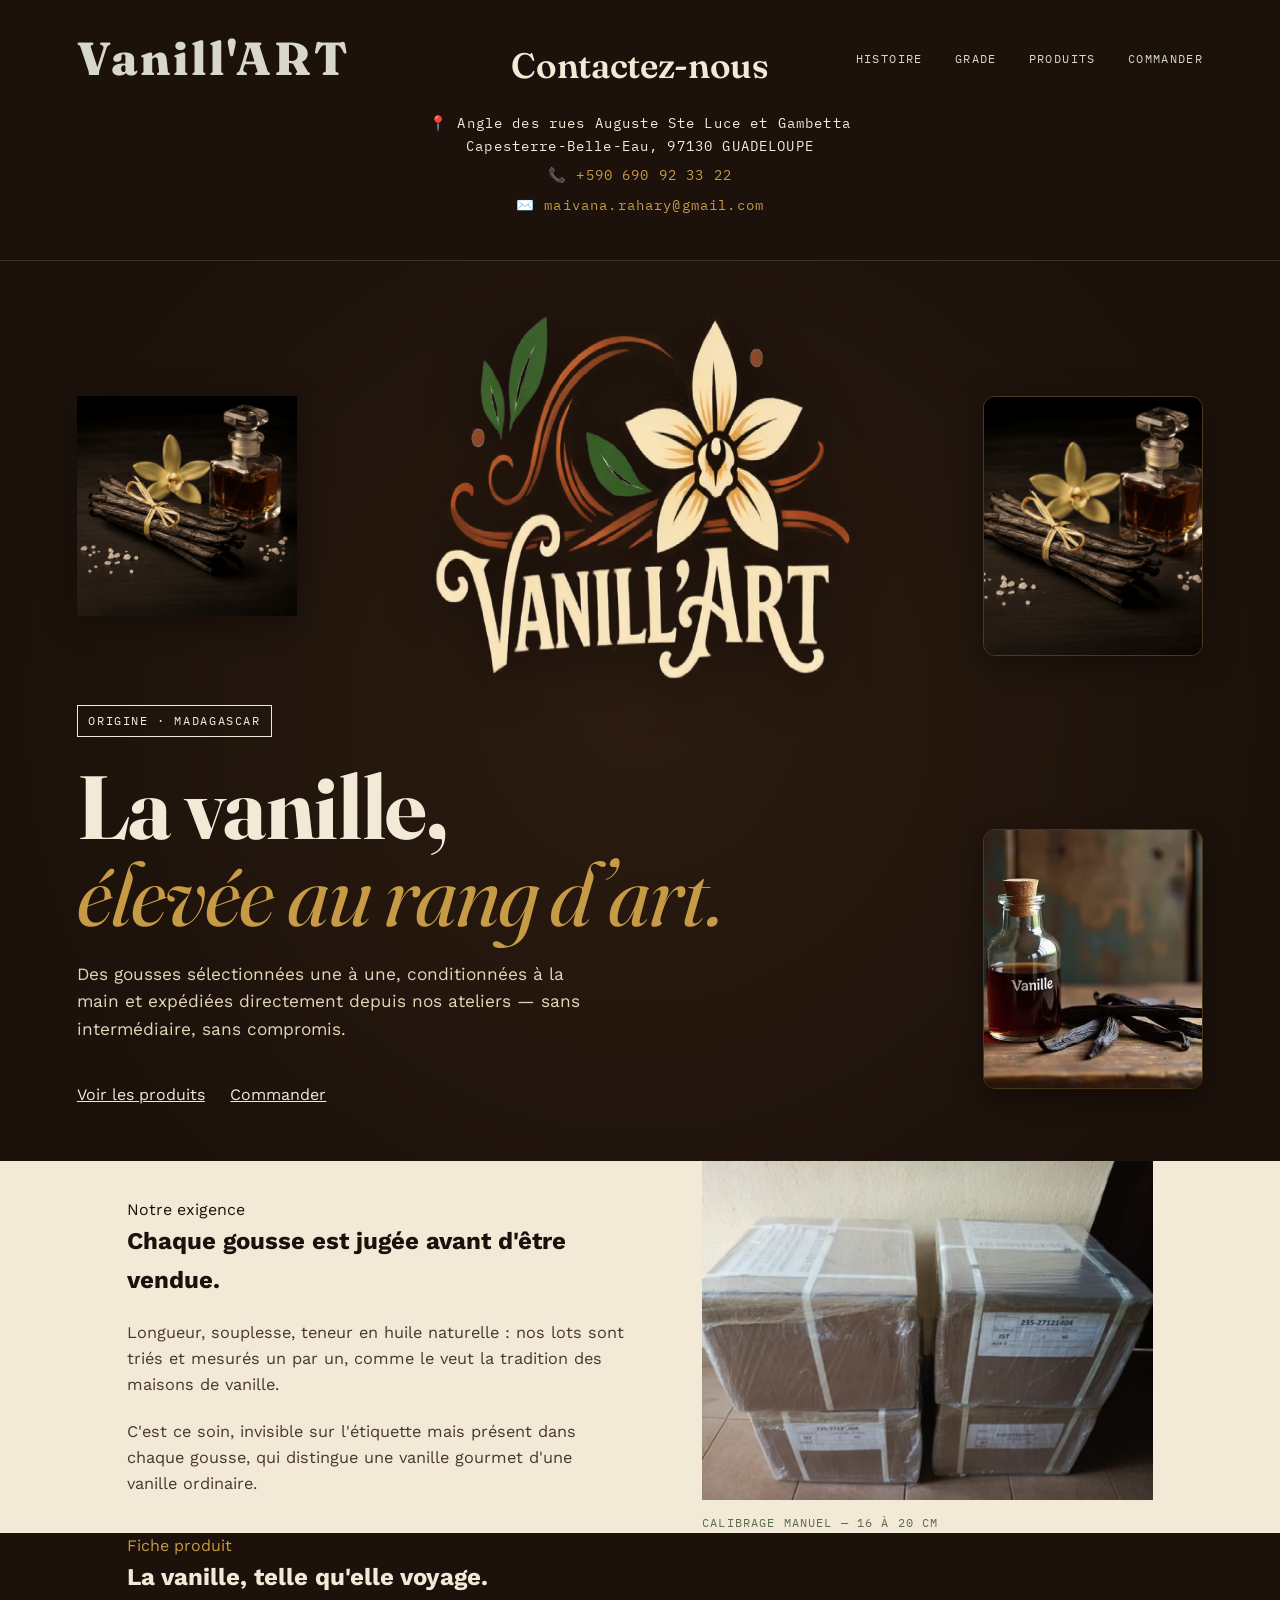
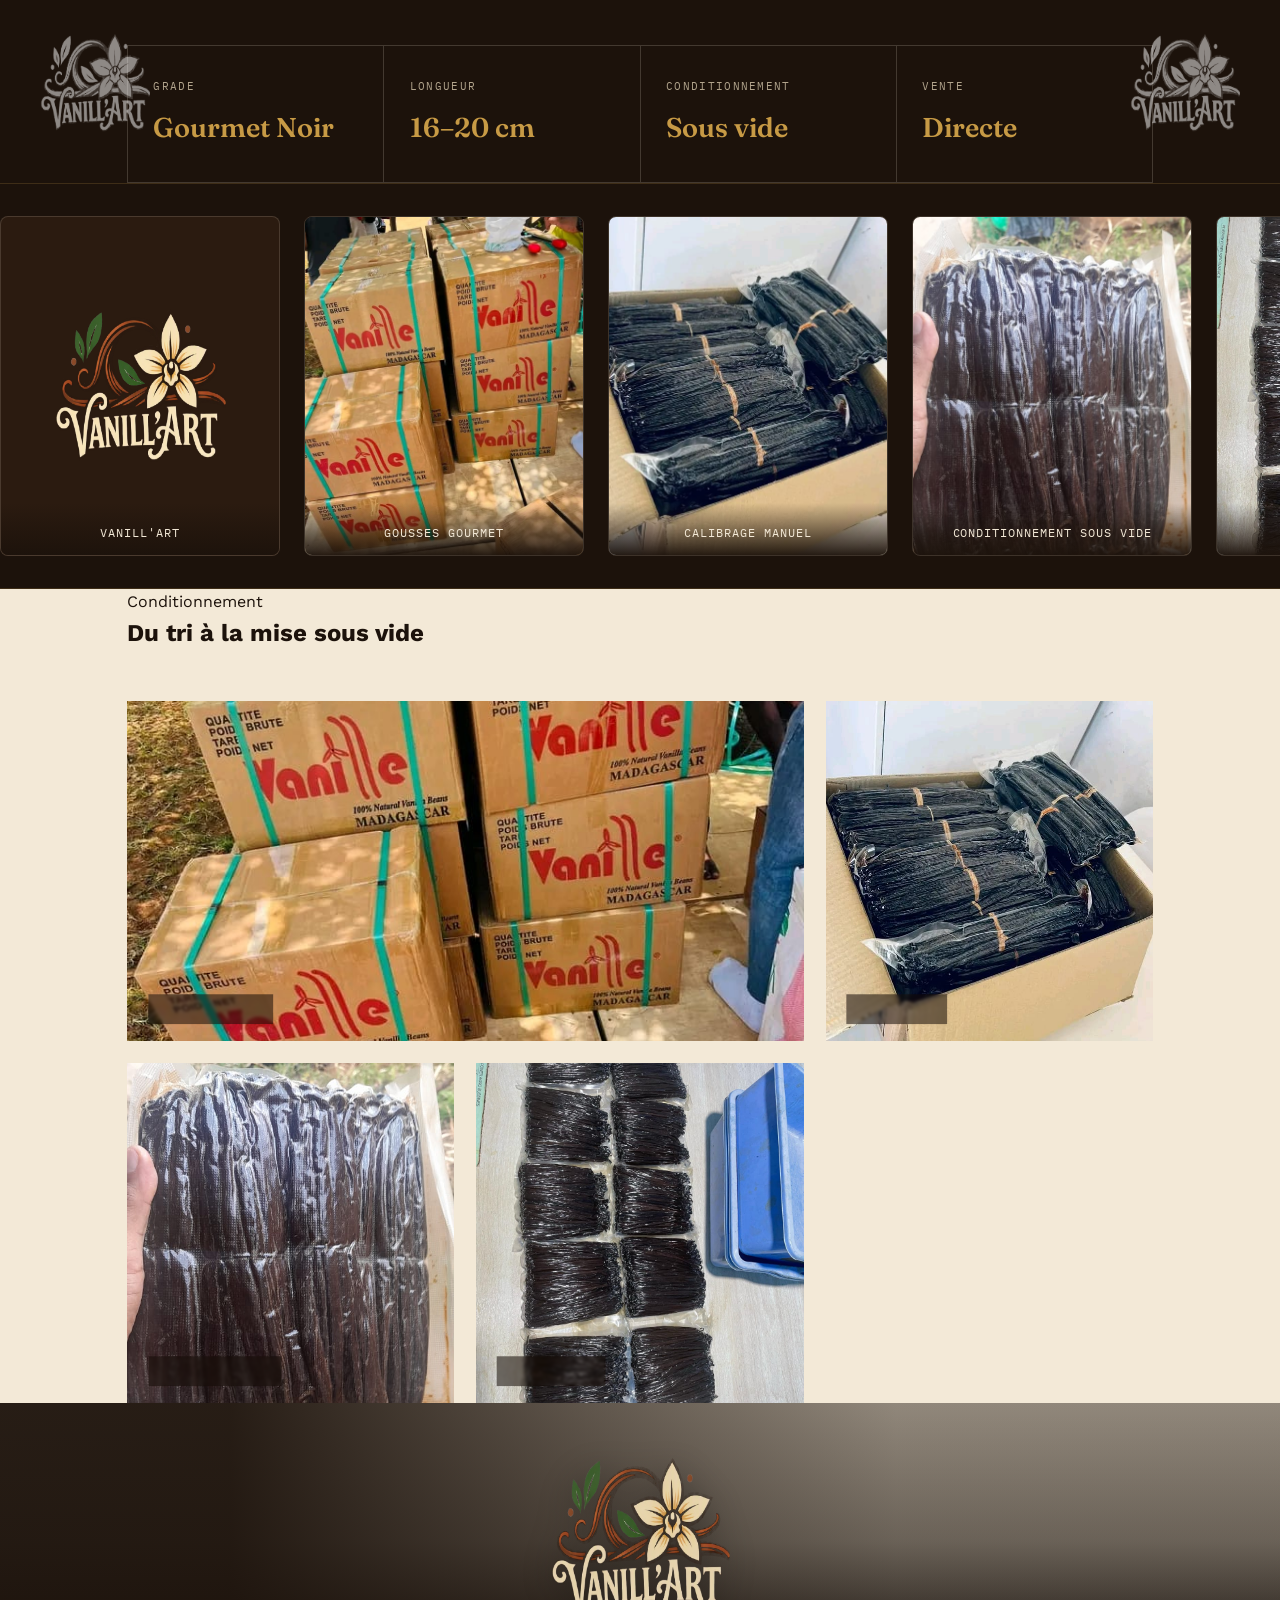
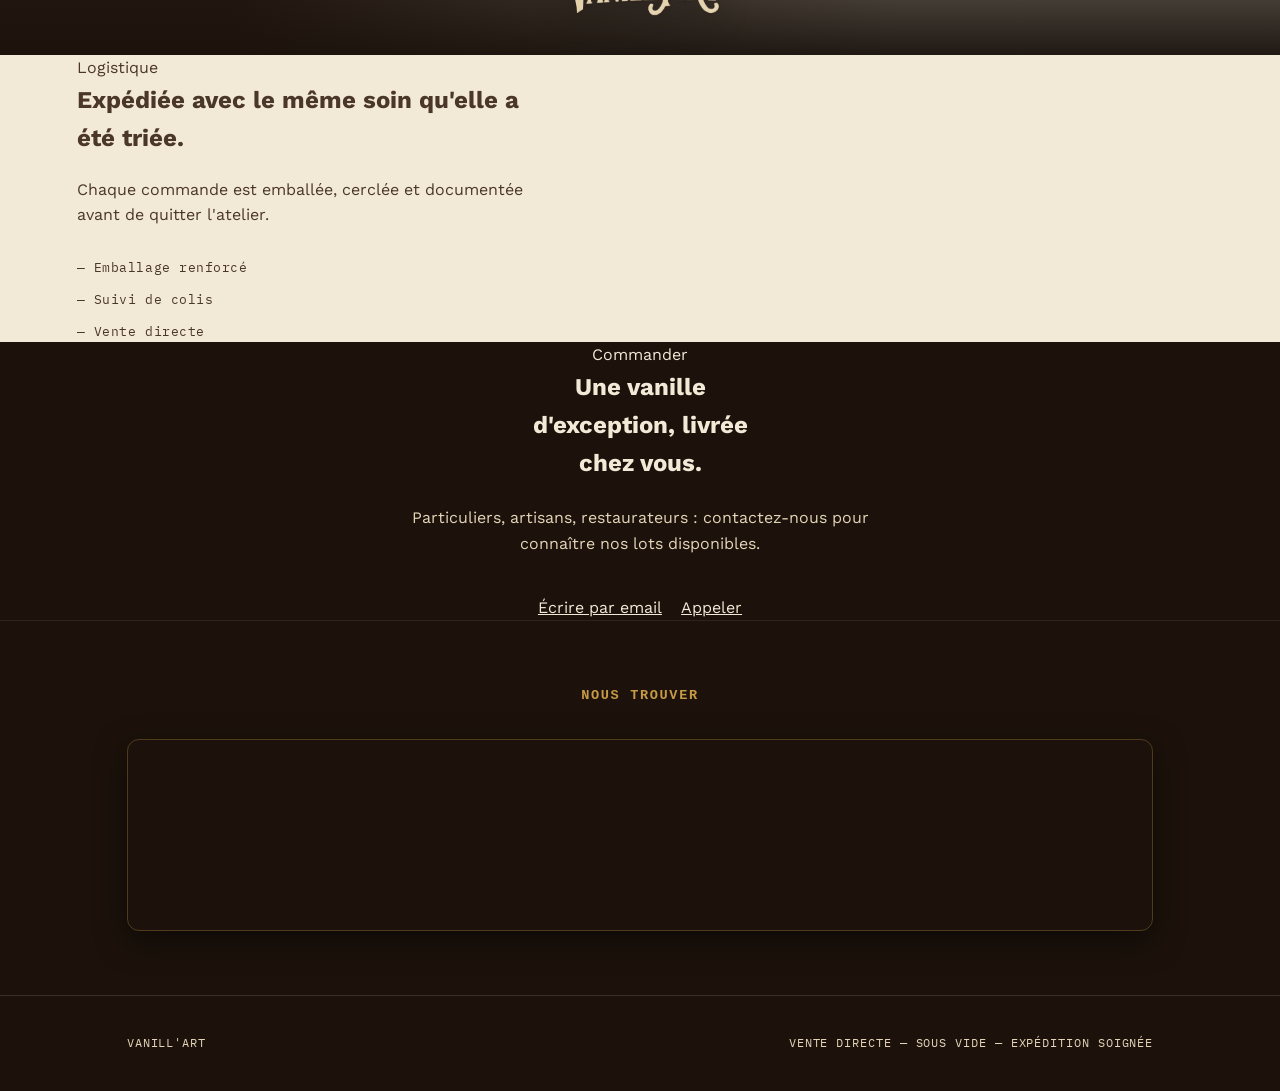
==== commit cfef3eb3: "Update index.html" ====
--- a/index.html
+++ b/index.html
@@ -285,7 +285,7 @@
   <iframe 
   src="https://www.google.com/maps?q=16.044650,-61.566154&z=18&output=embed" 
   width="100%" 
-  height="380" 
+  height="190" 
   style="border:0;" 
   allowfullscreen="" 
   loading="lazy" 
--- a/style.css
+++ b/style.css
@@ -177,6 +177,7 @@
   overflow: hidden;
 }
 
+/* Fond uni harmonieux avec dégradé radial */
 .hero-bg{
   position: absolute;
   inset: 0;
@@ -232,6 +233,7 @@
 }
 .hero-side.left{ left: 6vw; }
 
+/* Styles spécifiques pour l'image Arôme de vanille (droite) */
 .hero-side.right{
   right: 6vw;
   width: 220px;
@@ -320,6 +322,7 @@
   color: var(--or);
 }
 
+/* ---------- Logos latéraux parfaitement alignés ---------- */
 .manifest h2{
   position: relative;
   z-index: 3;
@@ -532,11 +535,29 @@
   text-transform: uppercase;
 }
 
+/* ---------- Responsive ---------- */
+@media (max-width: 1024px){
+  .hero-side{ display: none; } /* Masque les images latérales sur écran réduit pour ne pas surcharger le titre */
+}
+
+@media (max-width: 880px){
+  .story{ grid-template-columns: 1fr; }
+  .manifest-grid{ grid-template-columns: repeat(2, 1fr); }
+  .gallery-grid{ grid-template-columns: repeat(2, 1fr); }
+  .gallery-card.wide{ grid-column: span 2; }
+
+  .expedition-media{ min-height: 40vh; }
+  .expedition-text{ min-height: auto; padding: 4rem 6vw; background: var(--noir); }
+  .expedition-media::after{ display: none; }
+  .expedition-media img{ min-height: 40vh; }
+
+  .expedition-text p{ color: var(--creme-dim) !important; }
+}
 /* Positionnement spécifique de l'image de l'arôme en bas à droite */
 .hero-arome {
   position: absolute;
-  bottom: 8vh;
-  right: 6vw;
+  bottom: 8vh; /* Aligné avec la partie basse / le titre */
+  right: 6vw;  /* Alignement à droite */
   width: 220px;
   height: 260px;
   object-fit: cover;
@@ -548,10 +569,16 @@
   animation: fade-in 1s ease-out .8s forwards;
 }
 
+/* Ajustement pour les écrans mobiles et tablettes */
+@media (max-width: 1024px) {
+  .hero-arome {
+    display: none; /* Masqué sur écran étroit pour ne pas chevaucher le texte */
+  }
+}
 /* ---------- BANNIÈRE DÉFILANTE AUTOMATIQUE ---------- */
 .banner-carousel {
   width: 100%;
-  overflow: hidden;
+  overflow: hidden; /* Masque le surplus d'images */
   background: var(--noir);
   padding: 2rem 0;
   border-top: 1px solid rgba(199, 154, 69, 0.2);
@@ -563,9 +590,11 @@
   flex-wrap: nowrap;
   gap: 1.5rem;
   width: max-content;
+  /* L'animation tourne en continu pendant 25 secondes */
   animation: scrollAuto 25s linear infinite;
 }
 
+/* Pause du défilement lorsque l'utilisateur survole la bannière */
 .banner-carousel:hover .carousel-track {
   animation-play-state: paused;
 }
@@ -606,50 +635,91 @@
   text-align: center;
 }
 
-/* Carte Logo dans la bannière */
-.carousel-slide.logo-slide {
-  background: var(--ombre);
-  display: flex;
-  align-items: center;
-  justify-content: center;
-  padding: 2rem;
-}
-
-.carousel-slide .slide-logo-img {
-  width: 80%;
-  height: auto;
-  object-fit: contain;
-}
-
-/* Animation de défilement horizontal */
+/* KEYFRAMES : animation de défilement horizontal */
 @keyframes scrollAuto {
   0% {
     transform: translateX(0);
   }
   100% {
+    /* Décale la piste de exactement la moitié de sa largeur totale */
     transform: translateX(calc(-50% - 0.75rem));
   }
 }
 
-/* ---------- Responsive ---------- */
-@media (max-width: 1024px){
-  .hero-side, .hero-arome { display: none; }
-}
-
-@media (max-width: 880px){
-  .story{ grid-template-columns: 1fr; }
-  .manifest-grid{ grid-template-columns: repeat(2, 1fr); }
-  .gallery-grid{ grid-template-columns: repeat(2, 1fr); }
-  .gallery-card.wide{ grid-column: span 2; }
-
-  .expedition-media{ min-height: 40vh; }
-  .expedition-text{ min-height: auto; padding: 4rem 6vw; background: var(--noir); }
-  .expedition-media::after{ display: none; }
-  .expedition-media img{ min-height: 40vh; }
-  .expedition-text p{ color: var(--creme-dim) !important; }
-
+/* Adaptation Mobile */
+@media (max-width: 880px) {
   .carousel-slide {
     flex: 0 0 220px;
     height: 270px;
   }
-}
+}/* Style spécifique pour la carte du logo dans la bannière */
+.carousel-slide.logo-slide {
+  background: var(--ombre);
+  display: flex;
+  align-items: center;
+  justify-content: center;
+  padding: 2rem;
+}
+
+.carousel-slide .slide-logo-img {
+  width: 80%;
+  height: auto;
+  object-fit: contain; /* Conserve les proportions du logo */
+}
+/* ---------- Carte Google Maps ---------- */
+.map-container {
+  margin-top: 2rem;
+  width: 100%;
+  border-radius: 12px;
+  overflow: hidden;
+  border: 1px solid rgba(199, 154, 69, 0.3); /* Bordure couleur Or Gousse */
+  box-shadow: 0 8px 24px rgba(0, 0, 0, 0.4);
+  transition: border-color 0.3s ease;
+}
+
+.map-container:hover {
+  border-color: var(--or);
+}
+
+.map-container iframe {
+  display: block;
+  width: 100%;
+  /* Filtre optionnel pour adoucir le contraste avec le fond sombre */
+  filter: grayscale(20%) contrast(105%);
+}
+/* ---------- SECTION CARTE GOOGLE MAPS (BAS DE PAGE) ---------- */
+.map-section {
+  padding: 4rem 0;
+  background: var(--noir);
+  border-top: 1px solid rgba(243, 233, 215, 0.08);
+}
+
+.map-title {
+  font-family: var(--mono);
+  font-size: 0.85rem;
+  letter-spacing: 0.12em;
+  text-transform: uppercase;
+  color: var(--or);
+  text-align: center;
+  margin-bottom: 1.5rem;
+}
+
+.map-container {
+  width: 100%;
+  border-radius: 12px;
+  overflow: hidden;
+  border: 1px solid rgba(199, 154, 69, 0.3); /* Bordure couleur Or Gousse */
+  box-shadow: 0 10px 30px rgba(0, 0, 0, 0.5);
+  transition: border-color 0.3s ease, box-shadow 0.3s ease;
+}
+
+.map-container:hover {
+  border-color: var(--or);
+  box-shadow: 0 12px 36px rgba(199, 154, 69, 0.15);
+}
+
+.map-container iframe {
+  display: block;
+  width: 100%;
+  filter: grayscale(15%) contrast(105%); /* Adoucit les couleurs de la carte pour s'intégrer au thème sombre */
+}
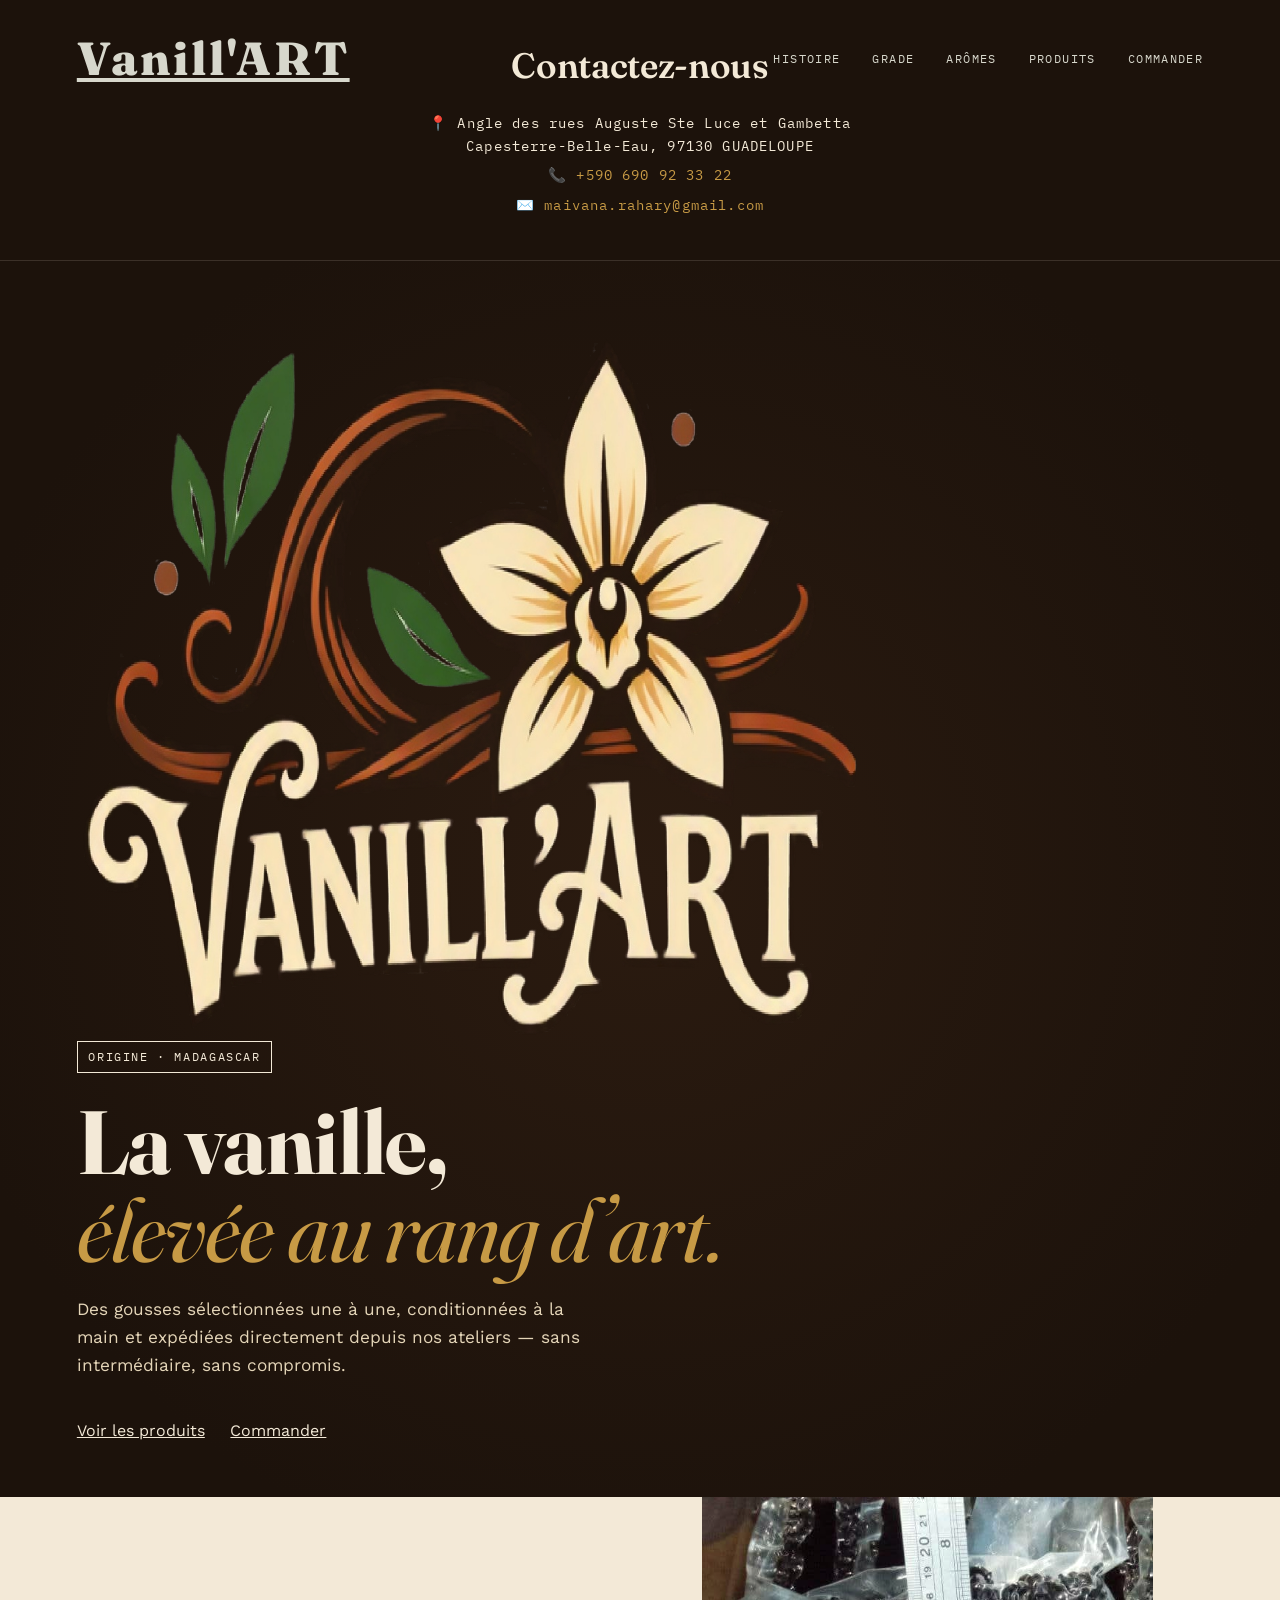
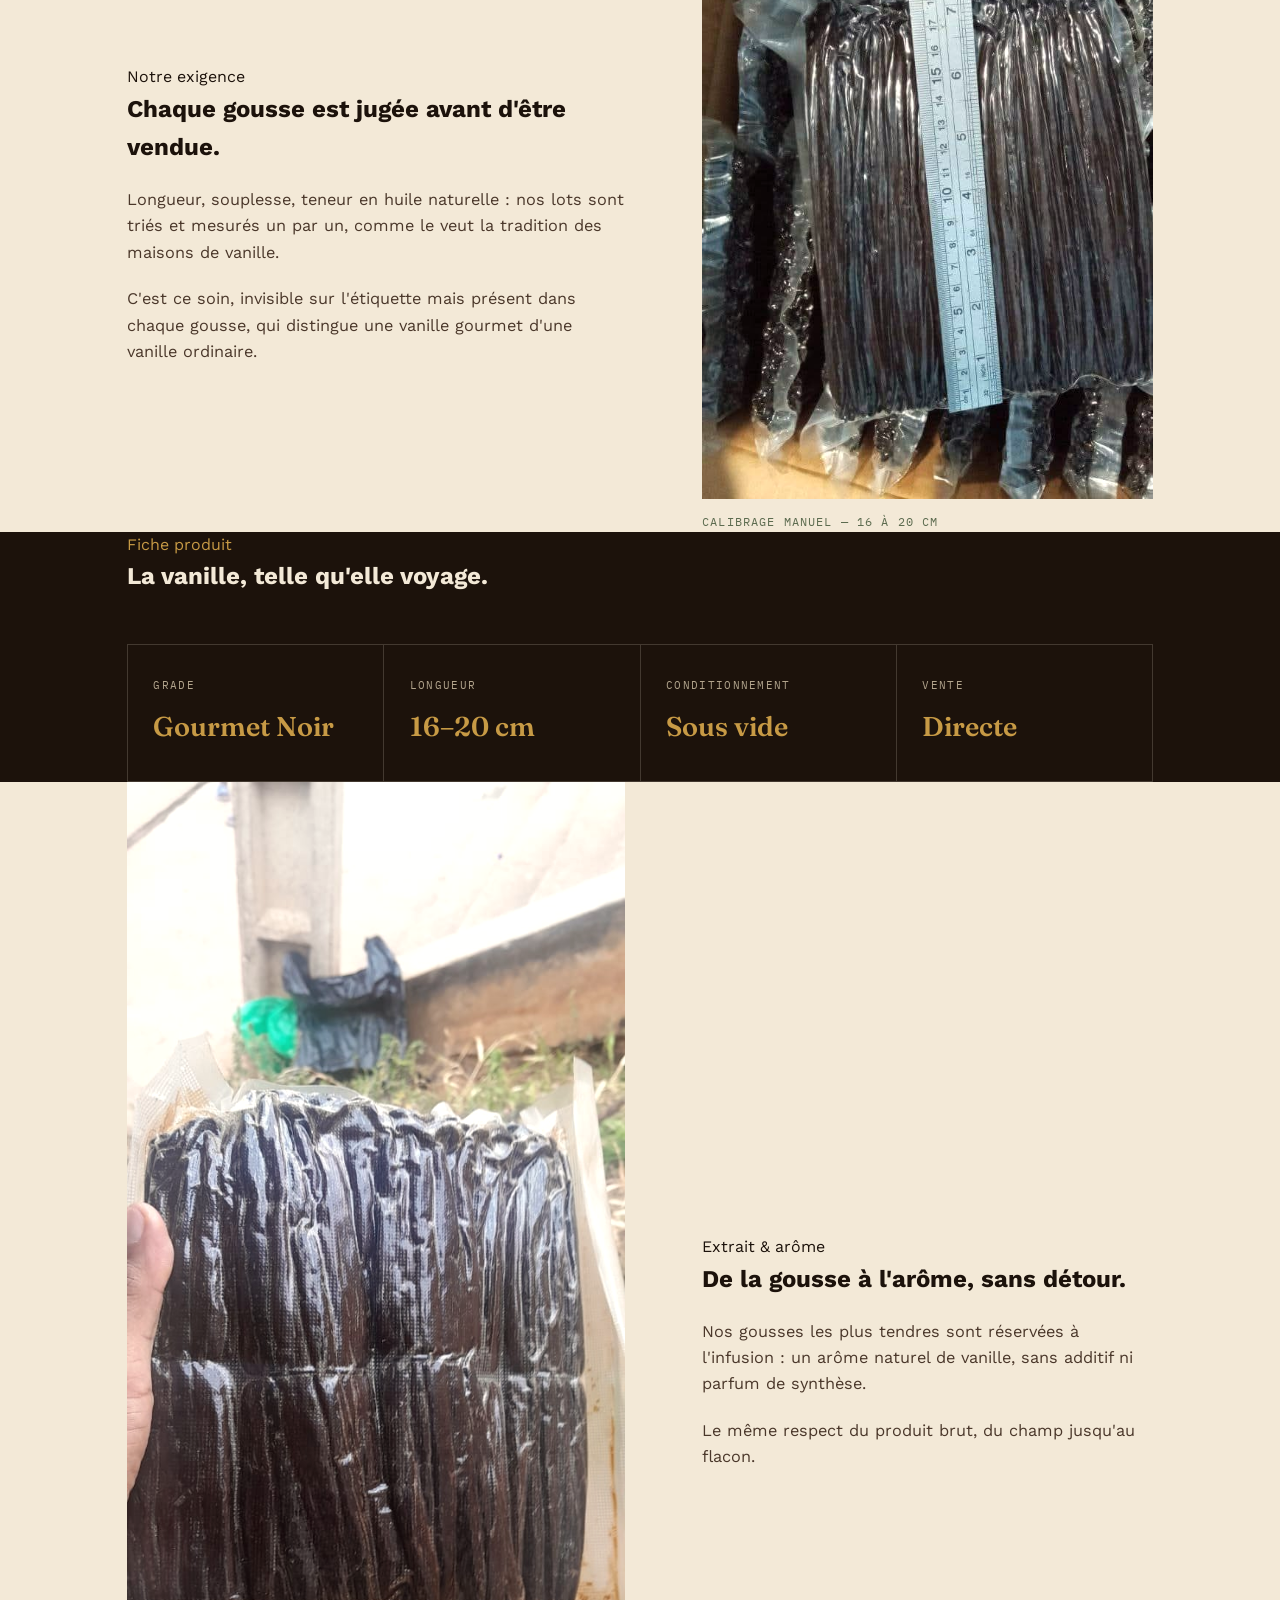
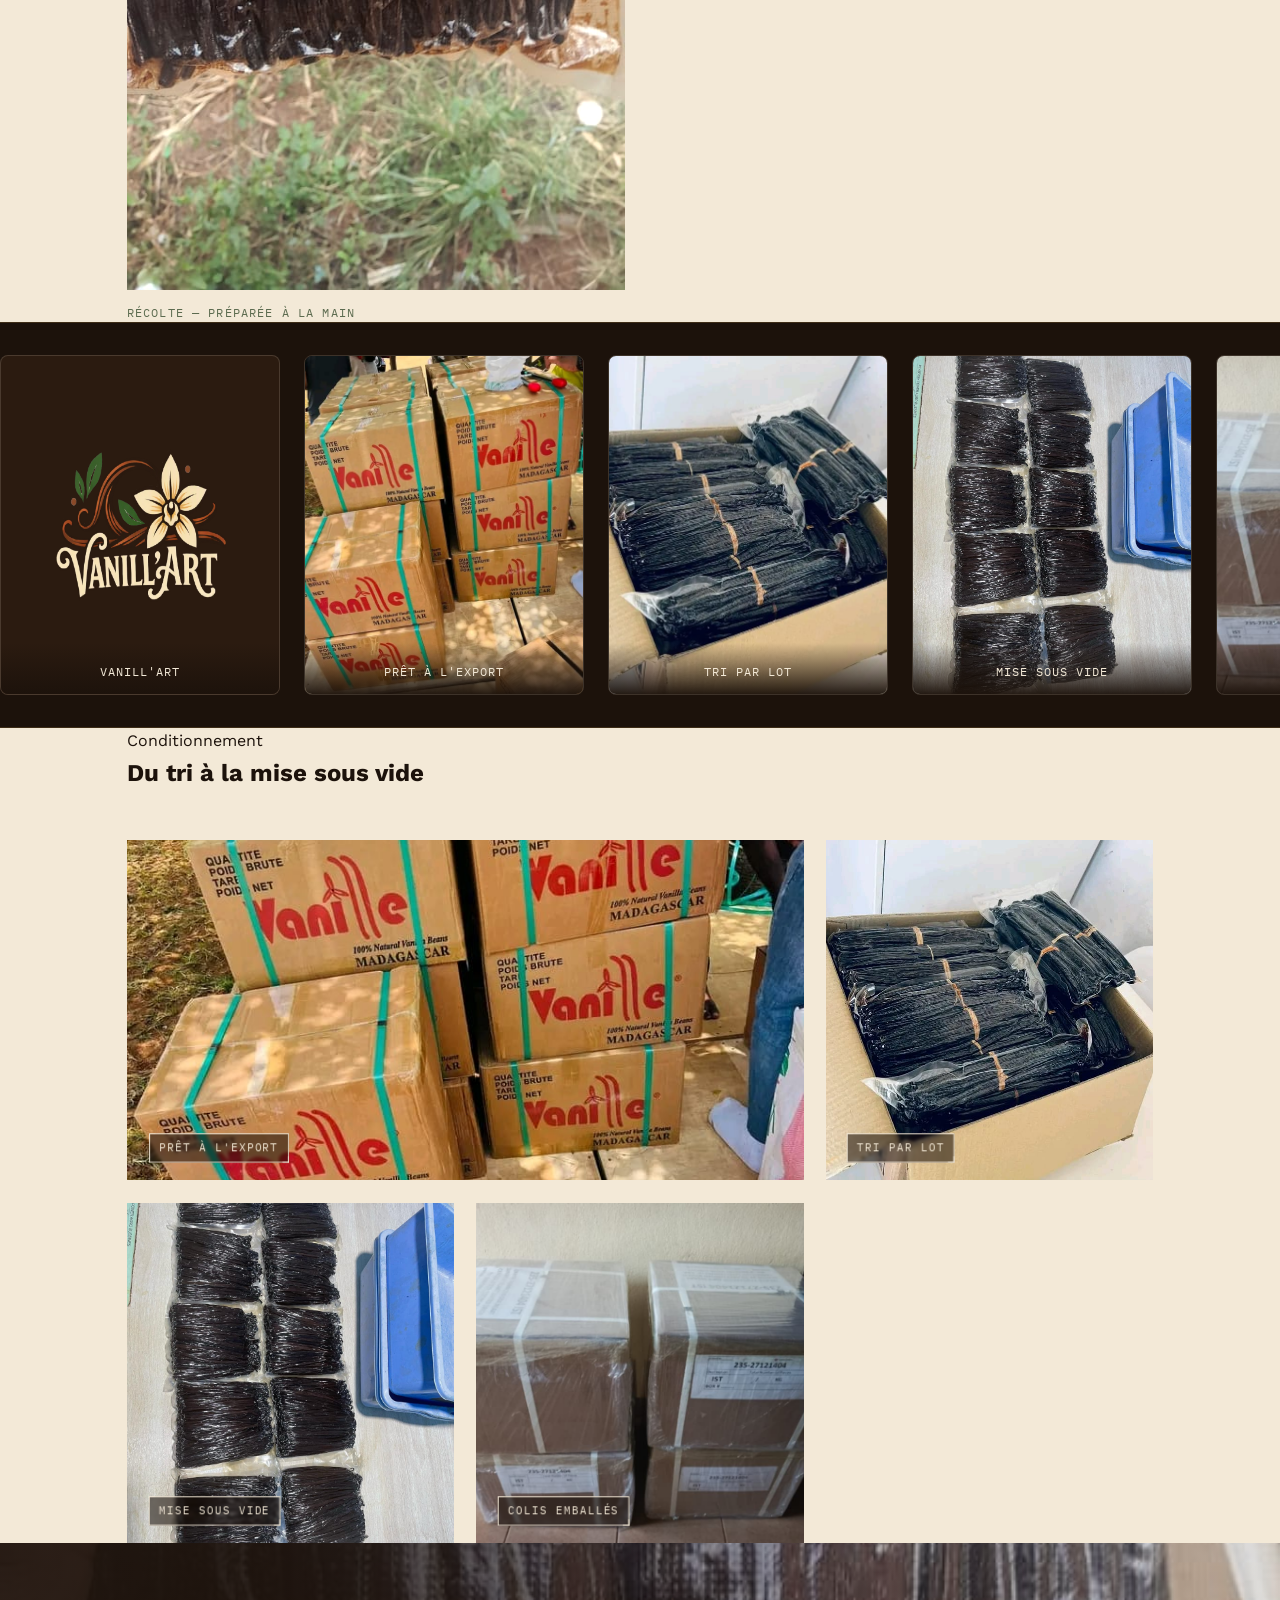
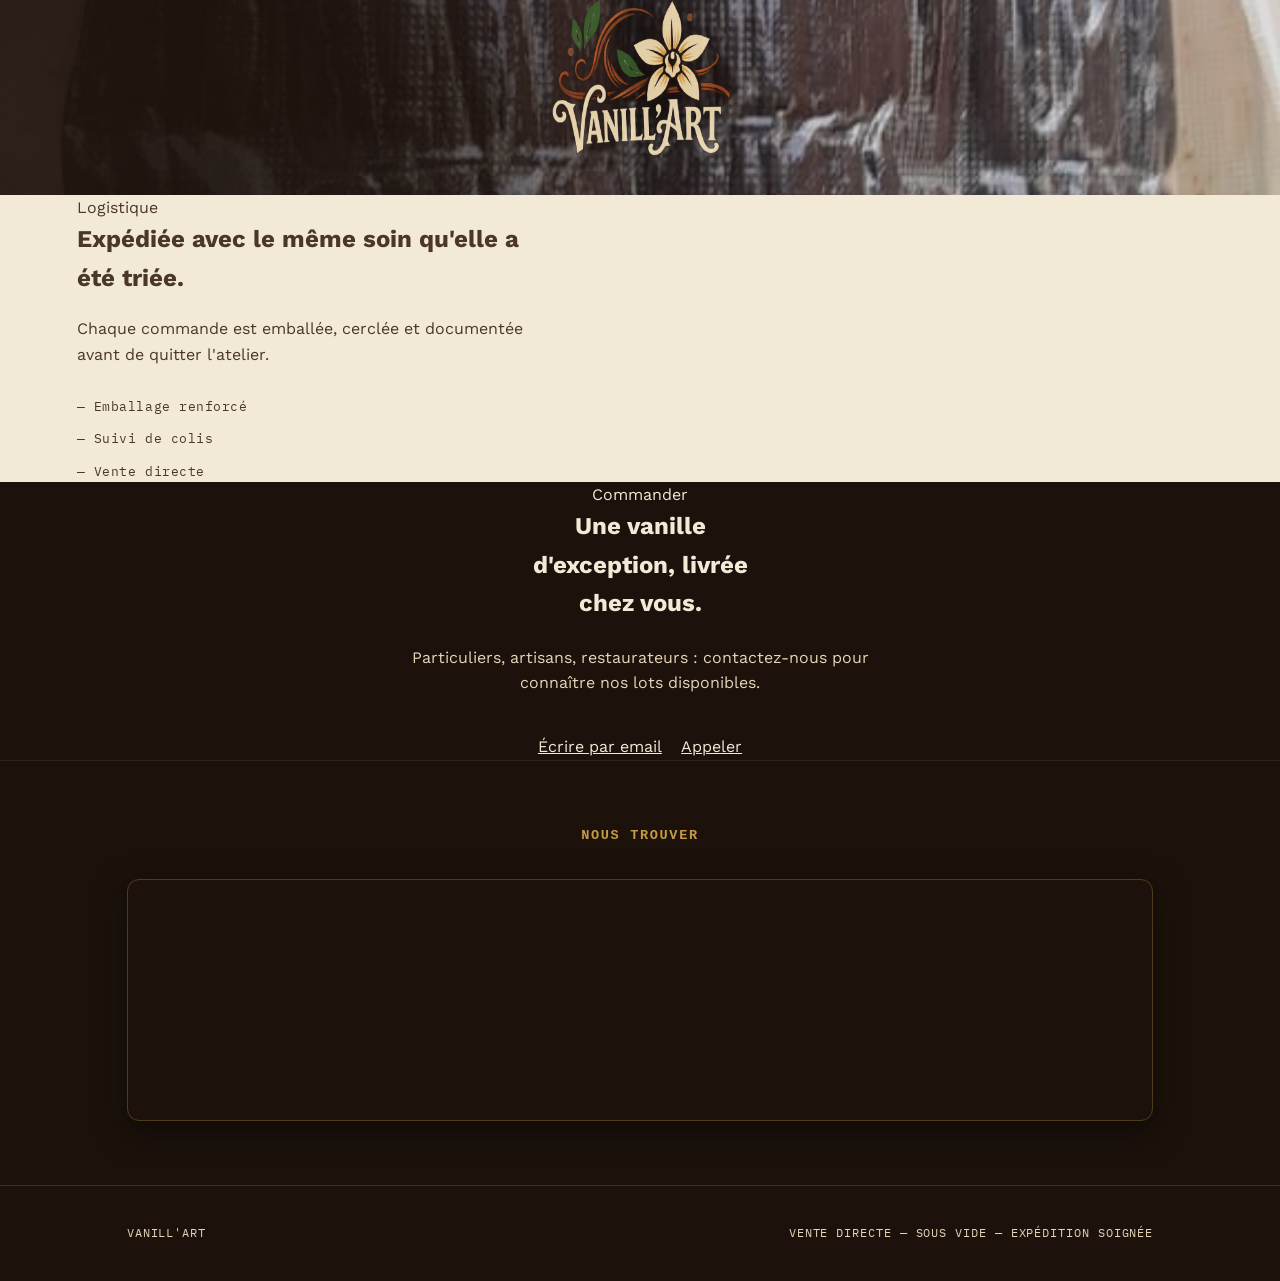
==== commit bc678b1f: "Update index.html" ====
--- a/index.html
+++ b/index.html
@@ -9,7 +9,7 @@
   <!-- Open Graph -->
   <meta property="og:title" content="Vanill'ART — Vanille gourmet, vente directe">
   <meta property="og:description" content="Gousses de vanille gourmet sélectionnées une à une, conditionnées à la main et expédiées directement depuis nos ateliers.">
-  <meta property="og:image" content="images/IMG-20260720-WA0005.jpg">
+  <meta property="og:image" content="images/Arome-de-vanille.jpg">
   <meta property="og:type" content="website">
   <meta property="og:locale" content="fr_FR">
   
@@ -24,10 +24,11 @@
 
   <!-- HEADER -->
   <header class="site-header">
-    <div class="brand">Vanill'ART</div>
+    <a href="#top" class="brand">Vanill'ART</a>
     <nav id="site-nav">
       <a href="#histoire">Histoire</a>
       <a href="#grade">Grade</a>
+      <a href="#aromes">Arômes</a>
       <a href="#produits">Produits</a>
       <a href="#contact">Commander</a>
     </nav>
@@ -55,19 +56,10 @@
 
   <!-- HERO -->
   <section class="hero">
-    <!-- LOGO SUPERPOSÉ -->
-    <img class="hero-logo" src="images/logo-vanillart.png" alt="Logo Vanill'ART">
-    
-    <!-- IMAGES LATÉRALES DU HAUT -->
-    <img class="hero-side left" src="images/Vanille.png" alt="Fleurs et gousses de vanille">
-    <img class="hero-side right" src="images/Vanille.png" alt="Fleurs et gousses de vanille">
-
-    <div class="hero-bg" role="img" aria-label="Bouquet de gousses de vanille noire tenu à la main"></div>
-
-    <!-- IMAGE AROME -->
-    <img class="hero-arome" src="images/Arome-de-vanille.jpg" alt="Flacon d'arôme de vanille">
+    <div class="hero-bg" role="img" aria-label="Bouquet de gousses de vanille, fleur et flacon d'arôme sur fond sombre"></div>
 
     <div class="hero-content">
+      <img class="hero-mark" src="images/logo-vanillart.png" alt="Vanill'ART">
       <span class="tag">Origine · MADAGASCAR</span>
       <h1>La vanille,<br><em>élevée au rang d’art.</em></h1>
       <p>Des gousses sélectionnées une à une, conditionnées à la main et expédiées directement depuis nos ateliers — sans intermédiaire, sans compromis.</p>
@@ -79,7 +71,7 @@
   </section>
 
   <!-- HISTOIRE -->
-  <section id="histoire">
+  <section id="histoire" class="section-padding">
     <div class="wrap story">
       <div class="story-text">
         <span class="eyebrow">Notre exigence</span>
@@ -88,18 +80,15 @@
         <p>C'est ce soin, invisible sur l'étiquette mais présent dans chaque gousse, qui distingue une vanille gourmet d'une vanille ordinaire.</p>
       </div>
       <figure class="story-figure">
-        <img src="images/IMG-20260720-WA0000.jpg" alt="Gousses de vanille mesurées au double décimètre" loading="lazy">
+        <img src="images/IMG-20260720-WA0005.jpg" alt="Gousses de vanille mesurées au double décimètre" loading="lazy">
         <figcaption>Calibrage manuel — 16 à 20 cm</figcaption>
       </figure>
     </div>
   </section>
 
   <!-- GRADE -->
-  <section id="grade" class="manifest">
-    <div class="wrap">
-      <img class="grade-side left" src="images/logo-vanillart.png" alt="Logo Vanill'ART">
-      <img class="grade-side right" src="images/logo-vanillart.png" alt="Logo Vanill'ART">
-
+  <section id="grade" class="manifest section-padding">
+    <div class="wrap">
       <span class="eyebrow">Fiche produit</span>
       <h2>La vanille, telle qu'elle voyage.</h2>
       <div class="manifest-grid">
@@ -119,6 +108,22 @@
           <div class="label">Vente</div>
           <div class="value">Directe</div>
         </div>
+      </div>
+    </div>
+  </section>
+
+  <!-- ARÔMES -->
+  <section id="aromes" class="section-padding">
+    <div class="wrap story story-reverse">
+      <figure class="story-figure">
+        <img src="images/IMG-20260720-WA0003.jpg" alt="Bouquet de gousses de vanille tenu à la main" loading="lazy">
+        <figcaption>Récolte — préparée à la main</figcaption>
+      </figure>
+      <div class="story-text">
+        <span class="eyebrow">Extrait & arôme</span>
+        <h2>De la gousse à l'arôme, sans détour.</h2>
+        <p>Nos gousses les plus tendres sont réservées à l'infusion : un arôme naturel de vanille, sans additif ni parfum de synthèse.</p>
+        <p>Le même respect du produit brut, du champ jusqu'au flacon.</p>
       </div>
     </div>
   </section>
@@ -132,46 +137,46 @@
         <span class="slide-label">Vanill'ART</span>
       </div>
       <div class="carousel-slide">
-        <img src="images/IMG-20260720-WA0001.jpg" alt="Colis de gousses de vanille">
-        <span class="slide-label">Gousses Gourmet</span>
-      </div>
-      <div class="carousel-slide">
-        <img src="images/IMG-20260720-WA0002.jpg" alt="Lot de gousses ficelées">
-        <span class="slide-label">Calibrage Manuel</span>
-      </div>
-      <div class="carousel-slide">
-        <img src="images/IMG-20260720-WA0003.jpg" alt="Mise sous vide">
-        <span class="slide-label">Conditionnement Sous Vide</span>
-      </div>
-      <div class="carousel-slide">
-        <img src="images/IMG-20260720-WA0004.jpg" alt="Colis emballés">
-        <span class="slide-label">Expédition Directe</span>
+        <img src="images/IMG-20260720-WA0001.jpg" alt="Cartons de gousses de vanille prêts à l'export">
+        <span class="slide-label">Prêt à l'export</span>
+      </div>
+      <div class="carousel-slide">
+        <img src="images/IMG-20260720-WA0002.jpg" alt="Lot de gousses ficelées et triées">
+        <span class="slide-label">Tri par lot</span>
+      </div>
+      <div class="carousel-slide">
+        <img src="images/IMG-20260720-WA0004.jpg" alt="Gousses conditionnées sous vide">
+        <span class="slide-label">Mise sous vide</span>
+      </div>
+      <div class="carousel-slide">
+        <img src="images/IMG-20260720-WA0000.jpg" alt="Colis emballés prêts à être expédiés">
+        <span class="slide-label">Colis emballés</span>
       </div>
       <div class="carousel-slide">
         <img src="images/Arome-de-vanille.jpg" alt="Extrait et Arôme de vanille">
         <span class="slide-label">Arôme & Extraits</span>
       </div>
 
-      <!-- Groupe 2 (Duplication pour boucle infinie) -->
+      <!-- Groupe 2 (Duplication pour boucle) -->
       <div class="carousel-slide logo-slide">
         <img src="images/logo-vanillart.png" alt="Logo Vanill'ART" class="slide-logo-img">
         <span class="slide-label">Vanill'ART</span>
       </div>
       <div class="carousel-slide">
-        <img src="images/IMG-20260720-WA0001.jpg" alt="Colis de gousses de vanille">
-        <span class="slide-label">Gousses Gourmet</span>
-      </div>
-      <div class="carousel-slide">
-        <img src="images/IMG-20260720-WA0002.jpg" alt="Lot de gousses ficelées">
-        <span class="slide-label">Calibrage Manuel</span>
-      </div>
-      <div class="carousel-slide">
-        <img src="images/IMG-20260720-WA0003.jpg" alt="Mise sous vide">
-        <span class="slide-label">Conditionnement Sous Vide</span>
-      </div>
-      <div class="carousel-slide">
-        <img src="images/IMG-20260720-WA0004.jpg" alt="Colis emballés">
-        <span class="slide-label">Expédition Directe</span>
+        <img src="images/IMG-20260720-WA0001.jpg" alt="Cartons de gousses de vanille prêts à l'export">
+        <span class="slide-label">Prêt à l'export</span>
+      </div>
+      <div class="carousel-slide">
+        <img src="images/IMG-20260720-WA0002.jpg" alt="Lot de gousses ficelées et triées">
+        <span class="slide-label">Tri par lot</span>
+      </div>
+      <div class="carousel-slide">
+        <img src="images/IMG-20260720-WA0004.jpg" alt="Gousses conditionnées sous vide">
+        <span class="slide-label">Mise sous vide</span>
+      </div>
+      <div class="carousel-slide">
+        <img src="images/IMG-20260720-WA0000.jpg" alt="Colis emballés prêts à être expédiés">
+        <span class="slide-label">Colis emballés</span>
       </div>
       <div class="carousel-slide">
         <img src="images/Arome-de-vanille.jpg" alt="Extrait et Arôme de vanille">
@@ -181,7 +186,7 @@
   </div>
 
   <!-- PRODUITS -->
-  <section id="produits">
+  <section id="produits" class="section-padding">
     <div class="wrap">
       <div class="gallery-head">
         <div>
@@ -193,30 +198,30 @@
       <div class="gallery-grid">
         <div class="gallery-card wide">
           <a href="#img1" class="lightbox">
-            <img src="images/IMG-20260720-WA0001.jpg" alt="Colis de gousses de vanille Vanill'ART prêt à expédier" loading="lazy">
+            <img src="images/IMG-20260720-WA0001.jpg" alt="Cartons de gousses de vanille prêts pour l'export" loading="lazy">
           </a>
-          <span class="tag">Prêt à partir</span>
+          <span class="tag">Prêt à l'export</span>
         </div>
 
         <div class="gallery-card">
           <a href="#img2" class="lightbox">
-            <img src="images/IMG-20260720-WA0002.jpg" alt="Lot de gousses de vanille ficelées à la main" loading="lazy">
+            <img src="images/IMG-20260720-WA0002.jpg" alt="Lot de gousses de vanille triées et ficelées" loading="lazy">
           </a>
-          <span class="tag">Lot ficelé</span>
+          <span class="tag">Tri par lot</span>
         </div>
 
         <div class="gallery-card">
           <a href="#img3" class="lightbox">
-            <img src="images/IMG-20260720-WA0003.jpg" alt="Mise sous vide d'un lot de gousses de vanille" loading="lazy">
+            <img src="images/IMG-20260720-WA0004.jpg" alt="Gousses de vanille conditionnées sous vide" loading="lazy">
           </a>
           <span class="tag">Mise sous vide</span>
         </div>
 
         <div class="gallery-card">
           <a href="#img4" class="lightbox">
-            <img src="images/IMG-20260720-WA0004.jpg" alt="Colis emballés prêts à être expédiés" loading="lazy">
+            <img src="images/IMG-20260720-WA0000.jpg" alt="Colis emballés prêts à être expédiés" loading="lazy">
           </a>
-          <span class="tag">Colis prêts</span>
+          <span class="tag">Colis emballés</span>
         </div>
       </div>
     </div>
@@ -224,28 +229,32 @@
 
   <!-- LIGHTBOX MODALS -->
   <div id="img1" class="lightbox-modal">
+    <a href="#" class="lightbox-backdrop" aria-label="Fermer"></a>
     <a href="#" class="lightbox-close" aria-label="Fermer l'image">&times;</a>
-    <img src="images/IMG-20260720-WA0001.jpg" alt="Colis de gousses de vanille Vanill'ART prêt à expédier">
+    <img src="images/IMG-20260720-WA0001.jpg" alt="Cartons de gousses de vanille Vanill'ART prêts pour l'export">
   </div>
 
   <div id="img2" class="lightbox-modal">
+    <a href="#" class="lightbox-backdrop" aria-label="Fermer"></a>
     <a href="#" class="lightbox-close" aria-label="Fermer l'image">&times;</a>
-    <img src="images/IMG-20260720-WA0002.jpg" alt="Lot de gousses de vanille ficelées à la main">
+    <img src="images/IMG-20260720-WA0002.jpg" alt="Lot de gousses de vanille triées et ficelées">
   </div>
 
   <div id="img3" class="lightbox-modal">
+    <a href="#" class="lightbox-backdrop" aria-label="Fermer"></a>
     <a href="#" class="lightbox-close" aria-label="Fermer l'image">&times;</a>
-    <img src="images/IMG-20260720-WA0003.jpg" alt="Mise sous vide d'un lot de gousses de vanille">
+    <img src="images/IMG-20260720-WA0004.jpg" alt="Gousses de vanille conditionnées sous vide">
   </div>
 
   <div id="img4" class="lightbox-modal">
+    <a href="#" class="lightbox-backdrop" aria-label="Fermer"></a>
     <a href="#" class="lightbox-close" aria-label="Fermer l'image">&times;</a>
-    <img src="images/IMG-20260720-WA0004.jpg" alt="Colis emballés prêts à être expédiés">
+    <img src="images/IMG-20260720-WA0000.jpg" alt="Colis emballés prêts à être expédiés">
   </div>
 
   <!-- EXPÉDITION -->
   <section class="expedition">
-    <div class="expedition-media">
+    <div class="expedition-media" style="background-image:url('images/IMG-20260720-WA0003.jpg')">
       <img class="expedition-logo" src="images/logo-vanillart.png" alt="Logo Vanill'ART">
     </div>
 
@@ -264,7 +273,7 @@
   </section>
 
   <!-- CONTACT / COMMANDER -->
-  <section id="contact" class="cta">
+  <section id="contact" class="cta section-padding">
     <div class="wrap">
       <span class="eyebrow">Commander</span>
       <h2>Une vanille d'exception, livrée chez vous.</h2>
@@ -276,21 +285,20 @@
     </div>
   </section>
 
-  <!-- GOOGLE MAPS (BAS DE PAGE) -->
+  <!-- GOOGLE MAPS -->
   <section class="map-section">
     <div class="wrap">
       <h3 class="map-title">Nous trouver</h3>
       <div class="map-container">
-      
-  <iframe 
-  src="https://www.google.com/maps?q=16.044650,-61.566154&z=18&output=embed" 
-  width="100%" 
-  height="190" 
-  style="border:0;" 
-  allowfullscreen="" 
-  loading="lazy" 
-  referrerpolicy="no-referrer-when-downgrade">
-</iframe>
+        <iframe 
+          src="https://www.google.com/maps?q=16.044650,-61.566154&z=18&output=embed" 
+          width="100%" 
+          height="240" 
+          style="border:0;" 
+          allowfullscreen="" 
+          loading="lazy" 
+          referrerpolicy="no-referrer-when-downgrade">
+        </iframe>
       </div>
     </div>
   </section>
@@ -305,7 +313,6 @@
 
   <!-- JAVASCRIPT -->
   <script>
-    // Menu mobile
     const navToggle = document.getElementById('nav-toggle');
     const siteNav = document.getElementById('site-nav');
     
@@ -320,7 +327,6 @@
       navToggle.setAttribute('aria-expanded', 'false');
     }));
 
-    // Fermer une lightbox ouverte avec la touche Échap
     window.addEventListener('keydown', (e) => {
       if (e.key === 'Escape' && location.hash.startsWith('#img')) {
         history.replaceState(null, '', location.pathname + location.search);
